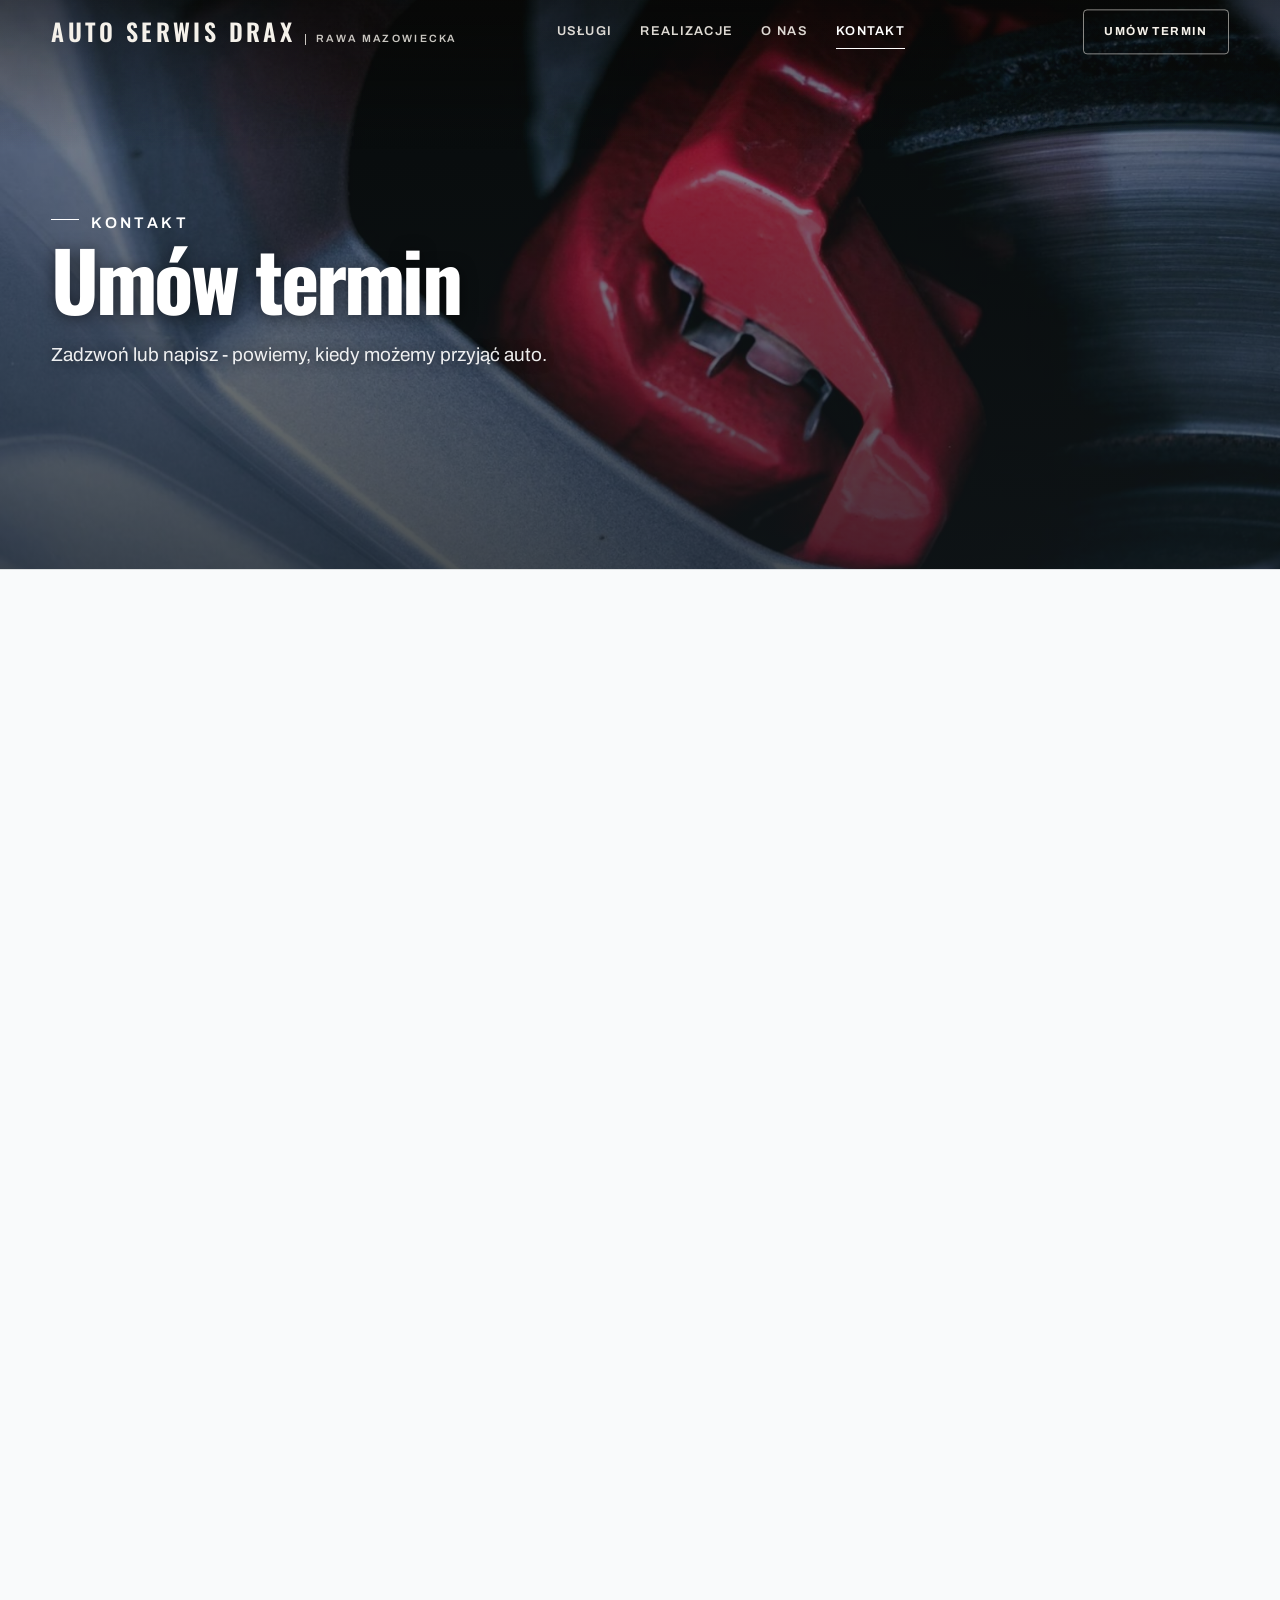
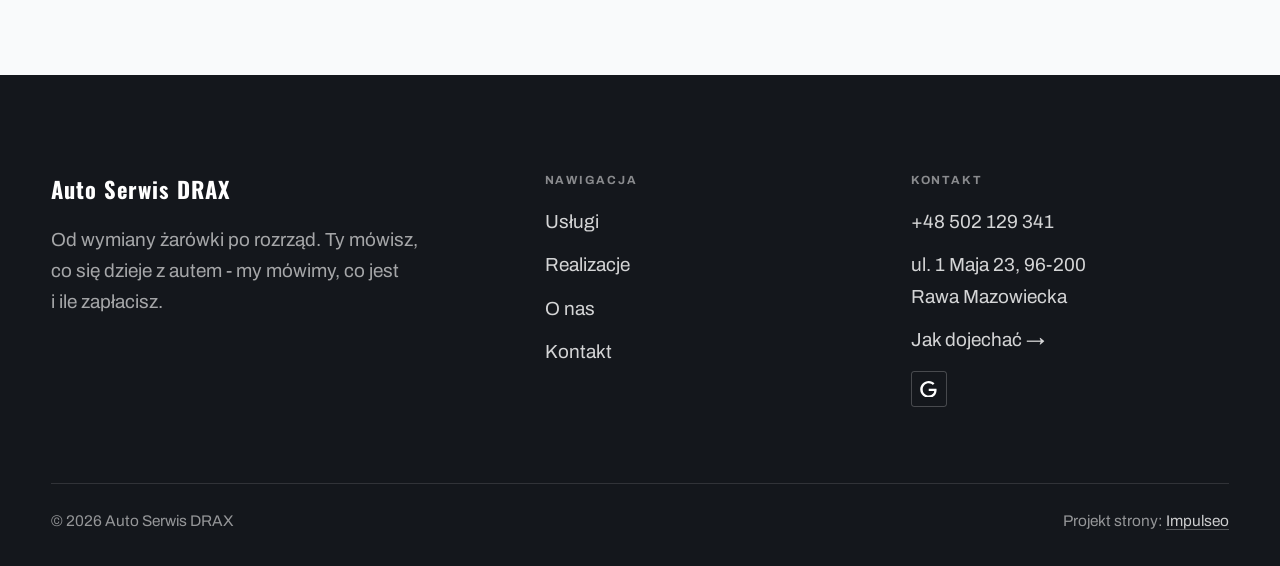
==== kontakt.html @ 4b18a327 "Strona demo: f-h-u-drax-katarzyna-dorabiala" ====
<!DOCTYPE html>
<html lang="pl">
<head>
<meta charset="UTF-8">
<meta name="viewport" content="width=device-width, initial-scale=1.0">
<title>Kontakt - Auto Serwis DRAX</title>
<meta name="description" content="Kontakt Auto Serwis DRAX - ul. 1 Maja 23, 96-200 Rawa Mazowiecka">
<link rel="canonical" href="https://kris20032.github.io/f-h-u-drax-katarzyna-dorabiala/kontakt.html">
<meta name="robots" content="noindex, nofollow">
<meta property="og:type" content="website">
<meta property="og:locale" content="pl_PL">
<meta property="og:site_name" content="Auto Serwis DRAX">
<meta property="og:title" content="Kontakt - Auto Serwis DRAX">
<meta property="og:description" content="Kontakt Auto Serwis DRAX - ul. 1 Maja 23, 96-200 Rawa Mazowiecka">
<meta property="og:url" content="https://kris20032.github.io/f-h-u-drax-katarzyna-dorabiala/kontakt.html">
<meta property="og:image" content="https://kris20032.github.io/f-h-u-drax-katarzyna-dorabiala/img/og.jpg">
<meta property="og:image:width" content="1200">
<meta property="og:image:height" content="630">
<meta name="twitter:card" content="summary_large_image">
<link rel="preconnect" href="https://fonts.googleapis.com">
<link rel="preconnect" href="https://fonts.gstatic.com" crossorigin>
<link href="https://fonts.googleapis.com/css2?family=Oswald:wght@500;600;700&family=Archivo:wght@400;500;600&display=swap" rel="stylesheet">
<link rel="stylesheet" href="assets/styles.css?v=0ae2d684">
</head>
<body>

<header class="nav">
  <div class="wrap nav-inner">
    <a class="brand" href="index.html"><span class="name">Auto Serwis DRAX</span><span class="sub">Rawa Mazowiecka</span></a>
    <nav class="nav-links">
      <a href="oferta.html">Usługi</a>
      <a href="realizacje.html">Realizacje</a>
      <a href="o-nas.html">O nas</a>
      <a href="kontakt.html" class="active" aria-current="page">Kontakt</a>
      <a href="kontakt.html" class="btn btn-accent">Umów termin</a>
    </nav>
    <button class="nav-toggle" aria-label="Menu"><span></span><span></span><span></span></button>
  </div>
</header>

<main>
<section class="pagehead">
  <img src="img/g5.jpg" alt="Auto Serwis DRAX - Umów termin" width="1516" height="960" decoding="async">
  <div class="wrap">
    <span class="eyebrow">Kontakt</span>
    <h1>Umów termin</h1>
    <p>Zadzwoń lub napisz - powiemy, kiedy możemy przyjąć auto.</p>
  </div>
</section>
<section>
  <div class="wrap contact-grid">
    <div class="reveal">
      <span class="eyebrow">Dane kontaktowe</span>
      <h2 style="margin:var(--space-4) 0 var(--space-6)">Auto Serwis DRAX</h2>
      <div class="info-list">
        <div class="info-row"><div class="ic"><svg class="ico-tel" width="16" height="16" viewBox="0 0 24 24" fill="none" aria-hidden="true"><path d="M6.6 10.8a15.5 15.5 0 0 0 6.6 6.6l2.2-2.2a1 1 0 0 1 1-.24 11.4 11.4 0 0 0 3.6.58 1 1 0 0 1 1 1V20a1 1 0 0 1-1 1A17 17 0 0 1 3 4a1 1 0 0 1 1-1h3.5a1 1 0 0 1 1 1c0 1.25.2 2.46.58 3.6a1 1 0 0 1-.25 1l-2.23 2.2Z" fill="currentColor"/></svg></div><div><div class="lbl">Telefon</div><a class="val" href="tel:+48502129341">+48 502 129 341</a></div></div>
        <div class="info-row"><div class="ic"><svg class="ico-pin" width="16" height="16" viewBox="0 0 24 24" fill="none" aria-hidden="true"><path d="M12 21s7-6.1 7-11.5A7 7 0 0 0 5 9.5C5 14.9 12 21 12 21Z" stroke="currentColor" stroke-width="1.6" fill="none"/><circle cx="12" cy="9.5" r="2.4" fill="currentColor"/></svg></div><div><div class="lbl">Adres</div><div class="val">ul. 1 Maja 23, 96-200 Rawa Mazowiecka</div></div></div>
        <div class="info-row"><div class="ic"><svg class="ico-clock" width="16" height="16" viewBox="0 0 24 24" fill="none" aria-hidden="true"><circle cx="12" cy="12" r="8.2" stroke="currentColor" stroke-width="1.6"/><path d="M12 7.5V12l3.2 1.9" stroke="currentColor" stroke-width="1.6" stroke-linecap="round"/></svg></div><div><div class="lbl">Godziny</div><div class="val" style="font-weight:500">pon.-pt. 8:00-16:00</div></div></div>
      </div>
    </div>
    <div class="reveal">
      <div class="form">
        <h3 style="margin-bottom:var(--space-4)">Najszybciej telefonicznie</h3>
        <p class="muted" style="margin-bottom:var(--space-5)">Zadzwoń, opisz usterkę, a powiemy, kiedy możemy przyjąć auto.</p>
        <a href="tel:+48502129341" class="btn btn-accent" style="justify-content:center">Zadzwoń: +48 502 129 341 <span class="arr">→</span></a>
      </div>
    </div>
  </div>
</section>
<section style="padding-top:0">
  <div class="wrap reveal">
    <iframe class="map" title="Auto Serwis DRAX - Rawa Mazowiecka" src="https://maps.google.com/maps?q=51.7636779%2C20.2411937&z=15&output=embed" loading="lazy" referrerpolicy="no-referrer-when-downgrade"></iframe>
  </div>
</section>
</main>

<footer>
  <div class="wrap">
    <div class="foot-grid">
      <div class="foot-brand">
        <div class="name">Auto Serwis DRAX</div>
        <p>Od wymiany żarówki po rozrząd. Ty mówisz, co się dzieje z autem - my mówimy, co jest i ile zapłacisz.</p>
      </div>
      <div class="foot-col">
        <h4>Nawigacja</h4>
        <a href="oferta.html">Usługi</a>
        <a href="realizacje.html">Realizacje</a>
        <a href="o-nas.html">O nas</a>
        <a href="kontakt.html">Kontakt</a>
      </div>
      <div class="foot-col">
        <h4>Kontakt</h4>
        <a href="tel:+48502129341">+48 502 129 341</a>
        <p>ul. 1 Maja 23, 96-200 Rawa Mazowiecka</p>
        <a href="https://www.google.com/maps/place/F.H.U.+DRAX+KATARZYNA+DORABIA%C5%81A/@51.7636779,20.2411937,17z/data=!4m6!3m5!1s0x4719705bfe88491b:0x3446fc376661b78e!8m2!3d51.7636779!4d20.2411937!16s%2Fg%2F1v26kvxt" target="_blank" rel="noopener">Jak dojechać →</a>
      <div class="foot-soc">
        <a class="soc" href="https://www.google.com/maps/place/F.H.U.+DRAX+KATARZYNA+DORABIA%C5%81A/@51.7636779,20.2411937,17z/data=!4m6!3m5!1s0x4719705bfe88491b:0x3446fc376661b78e!8m2!3d51.7636779!4d20.2411937!16s%2Fg%2F1v26kvxt" target="_blank" rel="noopener" aria-label="Google - Auto Serwis DRAX"><svg viewBox="0 0 24 24" aria-hidden="true" focusable="false"><path d="M12.48 10.92v3.28h7.84c-.24 1.84-.853 3.187-1.787 4.133-1.147 1.147-2.933 2.4-6.053 2.4-4.827 0-8.6-3.893-8.6-8.72s3.773-8.72 8.6-8.72c2.6 0 4.507 1.027 5.907 2.347l2.307-2.307C18.747 1.44 16.133 0 12.48 0 5.867 0 .307 5.387.307 12s5.56 12 12.173 12c3.573 0 6.267-1.173 8.373-3.36 2.16-2.16 2.84-5.213 2.84-7.667 0-.76-.053-1.467-.173-2.053H12.48z" fill="currentColor"/></svg></a>
      </div>
      </div>
    </div>
    <div class="foot-bot">
      <span>© 2026 Auto Serwis DRAX</span>
      <span>Projekt strony: <a class="foot-credit" href="https://impulseo.pl" target="_blank" rel="noopener">Impulseo</a></span>
    </div>
  </div>
</footer>
<div class="sticky-reserve"><a class="sr-book" href="kontakt.html">Umów termin</a><a class="sr-call" href="tel:+48502129341" aria-label="Zadzwoń"><svg class="ico-tel" width="16" height="16" viewBox="0 0 24 24" fill="none" aria-hidden="true"><path d="M6.6 10.8a15.5 15.5 0 0 0 6.6 6.6l2.2-2.2a1 1 0 0 1 1-.24 11.4 11.4 0 0 0 3.6.58 1 1 0 0 1 1 1V20a1 1 0 0 1-1 1A17 17 0 0 1 3 4a1 1 0 0 1 1-1h3.5a1 1 0 0 1 1 1c0 1.25.2 2.46.58 3.6a1 1 0 0 1-.25 1l-2.23 2.2Z" fill="currentColor"/></svg></a></div>
<div class="demo-wazne" data-do="2026-11-12" data-cykl="3" hidden><svg class="dw-ico" width="13" height="13" viewBox="0 0 24 24" fill="none" aria-hidden="true"><circle cx="12" cy="12" r="8.6" stroke="currentColor" stroke-width="1.8"/><path d="M12 7.2V12l3.3 2" stroke="currentColor" stroke-width="1.8" stroke-linecap="round"/></svg><span class="dw-txt"></span></div>

<script src="assets/main.js"></script>
</body>
</html>
---- assets/styles.css ----
/* ============================================================
   STOLBASZ — premium, architektoniczny B2B fit-out
   Jasna paleta, zero brązu. System wg premium-web-craft.
   Projekt strony: Impulseo (impulseo.pl)
   ============================================================ */

:root{
  /* PALETA — jasna, architektoniczna, chłodna */
  --paper:#f4f5f7;          /* główne tło */
  --paper-2:#e7e9ee;        /* sekcje alternatywne (chłodny jasny szary) */
  --paper-3:#e7e9ee;        /* delikatne wypełnienia */
  --ink:#14171c;            /* tekst główny — chłodny grafit */
  --ink-soft:#1f242c;       /* nagłówki drugorzędne */
  --muted:#8b9099;          /* tekst poboczny */
  --line:rgba(20,23,28,.12);/* hairline */
  --accent:#c8a04a;         /* stonowany petrol-slate — jedyny akcent */
  --accent-d:#9a7a31;
  --accent-soft:rgba(200,160,74,.10);
  --dark:#14171c;           /* sekcje ciemne (stopka/CTA) */

  /* HOVER ZDJĘĆ — JEDEN standard dla całego silnika (decyzja K. 04.08.2026, artefakt z wariantami).
     AKTUALNE (K.+Szymon 09.08.2026, wybór z artefaktu 6 wariantów): zoom 1.05 przy 1.4s -
     przy tak długim czasie mocniejszy kadr NIE skacze, tylko „oddycha". Poprzedni standard
     (1.02 / .55s z 04.08) odbierany jako dynamiczny i szybki.
     Spoczynek lekko przygaszony, ale TYLKO tam, gdzie jest mysz (@media hover:hover) —
     na telefonie zdjęcia zostają w pełnej jasności. */
  --img-zoom:1.05;                   /* K.+Szymon 09.08: wariant F z artefaktu porównawczego */
  --img-rest:brightness(.95) saturate(.99);
  --img-hot:brightness(1.06) saturate(1.05);
  --img-dur:1.4s;                    /* K.+Szymon 09.08 (wariant F): powoli = elegancko */
  --img-ease:cubic-bezier(.16,.84,.44,1);  /* miękki ogon, efekt „oddychania" */

  /* ODSTĘPY — skala 4/8 */
  --space-1:4px; --space-2:8px; --space-3:12px; --space-4:16px; --space-5:24px;
  --space-6:32px; --space-7:48px; --space-8:64px; --space-9:96px; --space-10:128px;

  /* TYPOGRAFIA — fluid clamp() (skala podbita 16.07.2026: większe, czytelniejsze litery — uwaga Adama) */
  --text-sm:clamp(.9rem,.87rem + .12vw,1rem);
  --text-base:clamp(1.08rem,1.04rem + .18vw,1.2rem);
  --text-lg:clamp(1.24rem,1.15rem + .34vw,1.44rem);
  --text-h3:clamp(1.34rem,1.22rem + .55vw,1.66rem);
  --text-h2:clamp(2.1rem,1.66rem + 2.1vw,3.1rem);
  --text-h1:clamp(2.9rem,2.1rem + 4vw,5.1rem);

  /* PROMIENIE — architektoniczne, raczej ostre */
  --r-sm:3px; --r-md:6px; --r-lg:10px;

  /* RUCH */
  --ease:cubic-bezier(.25,.46,.45,.94); --dur:.24s;

  /* CIENIE — miękkie, warstwowe */
  --sh-sm:0 1px 2px rgba(16,24,32,.04), 0 2px 8px rgba(16,24,32,.05);
  --sh-md:0 2px 6px rgba(16,24,32,.05), 0 12px 28px -8px rgba(16,24,32,.12);
  --sh-lg:0 6px 14px rgba(16,24,32,.07), 0 26px 56px -18px rgba(16,24,32,.22);

  --hairline:1px solid var(--line);

  --font-display:'Oswald','Archivo',sans-serif;
  --font-body:'Archivo',sans-serif;
}

*{box-sizing:border-box;margin:0;padding:0}
html{scroll-behavior:smooth}
body{
  font-family:var(--font-body);
  font-size:var(--text-base);
  line-height:1.65;
  color:var(--ink);
  background:var(--paper);
  -webkit-font-smoothing:antialiased;
  text-rendering:optimizeLegibility;
}
img{max-width:100%;height:auto;display:block}  /* height:auto = width/height z atrybutów trzyma proporcje (TOP#12) */
a{color:inherit;text-decoration:none}

.wrap{width:min(92%,1180px);margin-inline:auto}
section{padding-block:clamp(52px,6.5vw,96px)}

h1,h2,h3{font-family:var(--font-display);font-weight:700;line-height:1.08;letter-spacing:-.02em;color:var(--ink)}
h1{font-size:var(--text-h1);letter-spacing:-.035em}
h2{font-size:var(--text-h2);letter-spacing:-.025em}
h3{font-size:var(--text-h3)}
/* MIARA — długość wiersza. WCAG 2.2 SC 1.4.8: max 80 znaków; Butterick: 45–90.
   68ch daje realnie 72–78 znaków polskiego tekstu, czyli z zapasem pod granicą.
   Wcześniej limit miał TYLKO <p> — <li>, <blockquote> i <dd> nie miały żadnego,
   i to jedyny powód, dla którego 23 bloki na dwóch oddanych stronach jadą po
   83–106 znaków w wierszu (pomiar 07.08.2026, bramka `miara`).
   ⚠️ Listy i definicje ograniczamy TYLKO bez klasy: `ul`/`ol` z klasą to u nas
   układ (siatki kafli, menu), a nie tekst ciągły — tam miarę wyznacza układ. */
/* 60ch, nie 68ch (K. 10.08): po zmianie fontów na węższe kroje (DM Sans i spółka)
   w 68ch mieściło się ~90 znaków - bramka pikselowa słusznie zgłaszała przekroczenie
   granicy 80. Pomiar na żywej przeglądarce: 60ch = 90 znaków, 53ch = ~78 znaków, czyli normę WCAG 1.4.8. */
:root{ --miara:53ch }
p{max-width:min(100%,var(--miara))}
blockquote,
ul:not([class])>li, ol:not([class])>li,
dl:not([class])>dd{max-width:min(100%,var(--miara))}

/* ⚠️ Świadomie BEZ wyjątku `.tile p,.card p,.svc p{max-width:none}`, choć nasuwa się sam:
   te akapity BYŁY już ograniczone (stare `p{max-width:65ch}`), więc „wyjątek" nie odblokowałby
   niczego nowego — tylko ROZLUŹNIŁ stan sprzed zmiany na wszystkich demach naraz.
   `figcaption` żadna z reguł wyżej nie dotyczy, więc też nie potrzebuje zwolnienia. */

/* ŁAMANIE. `balance` wyrównuje długości wierszy w nagłówku, `pretty` pilnuje ostatniego
   wiersza akapitu, żeby nie został w nim jeden wyraz. Obsługiwane od Chrome 117 /
   Safari 17.5; starsze przeglądarki po prostu ignorują tę własność.
   `text-wrap:pretty` nie występowało dotąd ANI RAZ w silniku ani w repo klientów. */
h1,h2,h3,.lead,.lede{text-wrap:balance}
p,li,blockquote,dd{text-wrap:pretty}

.eyebrow{
  font-family:var(--font-body);
  font-size:var(--text-sm);
  font-weight:600;
  letter-spacing:.18em;
  text-transform:uppercase;
  color:var(--accent);
  display:inline-flex;align-items:center;gap:var(--space-3);
}
/* flex:none + margin-top = kreska trzyma się PIERWSZEJ linii. Wcześniej align-items:center
   centrowało ją względem całego bloku i przy zawinięciu (długi kicker typu
   „…WNĘTRZ · LESZNO · OD 2019") druga linia lądowała z brzydkim wcięciem. */
.eyebrow{align-items:flex-start}
.eyebrow>*,.eyebrow{text-wrap:balance}   /* dlugi kicker lamal sie na sierote typu samo „2019" w drugiej linii */
.eyebrow::before{content:"";width:28px;height:1px;background:var(--accent);display:inline-block;flex:none;margin-top:.62em}

.muted{color:var(--muted)}
.lead{font-size:var(--text-lg);line-height:1.55;color:var(--ink-soft);max-width:50ch}

/* ---------- BUTTONS ---------- */
.btn{
  display:inline-flex;align-items:center;gap:var(--space-2);
  font-weight:600;font-size:var(--text-sm);letter-spacing:.02em;
  padding:var(--space-4) var(--space-6);
  border-radius:var(--r-sm);
  transition:transform var(--dur) var(--ease),box-shadow var(--dur) var(--ease),background var(--dur) var(--ease);
  cursor:pointer;border:1px solid transparent;
}
.btn-accent{background:var(--accent);color:#fff;box-shadow:var(--sh-sm)}
.btn-accent:hover{background:var(--accent-d);transform:translateY(-2px);box-shadow:var(--sh-md)}
.btn-accent:active{transform:translateY(0);box-shadow:var(--sh-sm)}
.btn-ghost{background:transparent;color:var(--ink);border-color:var(--line)}
.btn-ghost:hover{border-color:var(--accent);color:var(--accent);transform:translateY(-2px)}
.btn-light{background:#fff;color:var(--ink);box-shadow:var(--sh-sm)}
.btn-light:hover{transform:translateY(-2px);box-shadow:var(--sh-md)}
.btn .arr{transition:transform var(--dur) var(--ease)}
.btn:hover .arr{transform:translateX(4px)}

/* ---------- NAV ---------- */
.nav{
  position:sticky;top:0;z-index:50;
  background:color-mix(in srgb,var(--paper) 88%,transparent);
  backdrop-filter:saturate(140%) blur(10px);
  border-bottom:var(--hairline);
}
.nav-inner{display:flex;align-items:center;justify-content:space-between;gap:var(--space-5);height:72px}
/* ANTY-NACHODZENIE (K. 05.08.2026): długa nazwa firmy + przycisk z pełnym numerem nie mieściły się w pasku
   i flex ściskał linki PONIŻEJ ich treści - "Kontakt" wchodził na ramkę "Zadzwoń +48 ...". Teraz ustępuje
   nazwa marki (skrót wielokropkiem), a menu i przycisk nigdy się nie kurczą ani nie zachodzą na siebie. */
.brand{display:flex;flex-direction:column;line-height:1;min-width:0;flex:0 1 auto}
.brand .name{font-family:var(--font-display);font-weight:800;font-size:1.35rem;letter-spacing:.04em;white-space:nowrap;overflow:hidden;text-overflow:ellipsis}
.brand .sub{font-size:.62rem;letter-spacing:.34em;text-transform:uppercase;color:var(--muted);margin-top:5px;white-space:nowrap;overflow:hidden;text-overflow:ellipsis}
.nav-links{display:flex;align-items:center;gap:var(--space-6);flex:0 0 auto}
.nav-links a{font-size:var(--text-sm);font-weight:500;color:var(--ink-soft);position:relative;padding-block:4px;white-space:nowrap;transition:color var(--dur) var(--ease)}
.nav-links a::after{content:"";position:absolute;left:0;bottom:0;width:0;height:1.5px;background:var(--accent);transition:width var(--dur) var(--ease)}
.nav-links a:hover,.nav-links a.active{color:var(--ink)}
.nav-links a:hover::after,.nav-links a.active::after{width:100%}
.nav-links .btn{padding:var(--space-2) var(--space-5)}
/* przyciski w nav: właściwy kolor (przebij .nav-links a) + bez podkreślenia */
.nav-links a.btn-accent{color:#fff}
.nav-links a.btn-ghost,.nav-links a.btn-light{color:var(--ink)}
/* CTA w pasku: NIE podkreślenie spod linków menu, ale ten sam przelatujący błysk,
   co na wszystkich innych przyciskach (zgłoszenie K. 13.08.2026 - „na hero jest efekt
   światła przechodzącego przez przycisk, na navbarze go nie ma, a mają być identyczne").
   Reguła `.nav-links a::after` jest silniejsza od `.btn::after`, więc trzeba jej
   geometrię wyzerować i wpisać połysk z nazwy - samo `display:none` gasiło efekt. */
.nav-links a.btn::after{
  display:block;content:"";position:absolute;inset:0;z-index:-1;pointer-events:none;
  width:auto;height:auto;border-radius:inherit;   /* kasuje geometrię podkreślenia (width:0;height:1.5px) */
  background:linear-gradient(100deg,transparent 32%,rgba(255,255,255,.20) 50%,transparent 68%);
  translate:-120% 0}
@media (prefers-reduced-motion:no-preference){
  .nav-links a.btn:hover::after{translate:120% 0;transition:translate .75s var(--mt-ease,cubic-bezier(.16,.84,.44,1))}
}
.nav-toggle{display:none;background:none;border:none;cursor:pointer;flex-direction:column;gap:5px;padding:8px}
.nav-toggle span{width:24px;height:2px;background:var(--ink);transition:var(--dur)}
/* Ciasny zakres MIĘDZY menu mobilnym a pełnym pulpitem: zbijamy odstępy i nazwę marki,
   żeby wszystko zmieściło się naturalnie, zanim w ogóle dojdzie do skracania wielokropkiem. */
@media(max-width:1280px) and (min-width:921px){
  .nav-links{gap:var(--space-4)}
  .nav-links .btn{padding:var(--space-2) var(--space-4)}
  .brand .name{font-size:1.15rem}
}

/* ---------- HERO (split) ---------- */
.hero{position:relative;overflow:hidden;border-bottom:var(--hairline)}
.hero-grid{display:grid;grid-template-columns:1.05fr .95fr;gap:clamp(24px,4vw,60px);align-items:center;
  padding-block:clamp(36px,4.5vw,64px)}
.hero-copy .eyebrow{margin-bottom:var(--space-5)}
.hero-copy h1{margin-bottom:var(--space-5)}
.hero-copy .lead{margin-bottom:var(--space-7)}
.hero-actions{display:flex;flex-wrap:wrap;gap:var(--space-4)}
.hero-art{position:relative;aspect-ratio:4/3;border-radius:var(--r-lg);overflow:hidden;box-shadow:var(--sh-lg)}
.hero-art img{width:100%;height:100%;object-fit:cover}
.hero-art::after{content:"";position:absolute;inset:0;background:linear-gradient(180deg,transparent 55%,rgba(18,24,28,.28))}
.hero-badge{position:absolute;left:var(--space-5);bottom:var(--space-5);z-index:2;
  background:rgba(252,252,251,.94);backdrop-filter:blur(4px);
  border-radius:var(--r-md);padding:var(--space-4) var(--space-5);box-shadow:var(--sh-md);max-width:78%}
.hero-badge strong{display:block;font-family:var(--font-display);font-size:1rem;letter-spacing:-.01em}
.hero-badge span{font-size:var(--text-sm);color:var(--muted)}

/* ---------- HERO duży / kinowy (strona główna) ---------- */
.hero-cine{position:relative;min-height:clamp(560px,82vh,840px);min-height:clamp(560px,82svh,840px);display:flex;align-items:center;overflow:hidden;border-bottom:var(--hairline)}
.hero-cine>img{position:absolute;inset:0;width:100%;height:100%;object-fit:cover;z-index:0}
.hero-cine::after{content:"";position:absolute;inset:0;z-index:1;
  background:linear-gradient(95deg,rgba(13,18,23,.86) 0%,rgba(13,18,23,.64) 32%,rgba(13,18,23,.24) 62%,rgba(13,18,23,.04) 100%)}
.hero-cine .wrap{position:relative;z-index:2;padding-block:var(--space-8)}
.hero-cine .hero-copy{max-width:660px}
.hero-cine .eyebrow{color:#fff;margin-bottom:var(--space-5)}
.hero-cine .eyebrow::before{background:#fff}
.hero-cine h1{color:#fff;margin-bottom:var(--space-5);font-size:clamp(2.9rem,2rem + 4.4vw,5.2rem);text-wrap:balance}
.hero-cine .lead{color:rgba(255,255,255,.92);max-width:48ch;margin-bottom:var(--space-7)}
.hero-cine .hero-actions{display:flex;flex-wrap:wrap;gap:var(--space-4)}
/* NISKIE OKNO (laptop z dokiem i paskami przeglądarki ma ~700-780 px wysokości widoku):
   H1 do 5.2rem + długi lead nie mieściły się i przyciski wypadały POD krawędź ekranu -
   klient widział stronę bez ani jednego CTA. Skalujemy w dół, zamiast przycinać treść. */
@media(min-width:821px) and (max-height:820px){
  .hero-cine{min-height:clamp(520px,94svh,780px)}
  .hero-cine .wrap{padding-block:var(--space-6)}
  .hero-cine h1{font-size:clamp(2.2rem,1.5rem + 2.6vw,3.6rem);margin-bottom:var(--space-4)}
  .hero-cine .eyebrow{margin-bottom:var(--space-4)}
  .hero-cine .lead{margin-bottom:var(--space-5);max-width:44ch}
}
@media(max-width:680px){
  .hero-cine{min-height:clamp(520px,76vh,640px);min-height:clamp(520px,76svh,640px);align-items:flex-end}
  .hero-cine::after{background:linear-gradient(0deg,rgba(13,18,23,.9) 6%,rgba(13,18,23,.45) 55%,rgba(13,18,23,.25) 100%)}
  .hero-cine .wrap{padding-bottom:var(--space-9)}
  /* TELEFON (~90% oglądających): lead potrafił zająć 8 linii i zepchnąć CTA poza pierwszy ekran.
     Zwężamy interlinię i skalę - treści nie ucinamy, bo to ona sprzedaje. */
  .hero-cine .lead{font-size:.98rem;line-height:1.5;margin-bottom:var(--space-5)}
  .hero-cine .eyebrow{font-size:.72rem;letter-spacing:.13em;margin-bottom:var(--space-4)}
  .hero-cine .eyebrow::before{width:20px}
  .hero-cine h1{margin-bottom:var(--space-4)}
}

/* full-bleed hero variant (podstrony) */
.pagehead{position:relative;min-height:46vh;min-height:46svh;display:flex;align-items:flex-end;overflow:hidden;border-bottom:var(--hairline)}
.pagehead img{position:absolute;inset:0;width:100%;height:100%;object-fit:cover}
/* 10.08.2026 (decyzja K.): mocniejsze przyciemnienie + cień pod tekstem. Bramka mierzyła na
   nagłówkach podstron 3,38-3,43:1 przy wymaganych 4,5 — jasne zdjęcie (hala, śnieg, niebo)
   podchodziło pod biały tekst. Zdjęcia klientów są różne, więc kontrast musi dawać WARSTWA,
   a nie szczęśliwy dobór kadru. */
.pagehead::after{content:"";position:absolute;inset:0;background:linear-gradient(180deg,rgba(18,24,28,.40),rgba(18,24,28,.76))}
.pagehead .wrap{position:relative;z-index:2;padding-block:var(--space-9);color:#fff}
.pagehead h1{color:#fff;max-width:18ch;text-shadow:0 2px 16px rgba(0,0,0,.55)}
.pagehead .eyebrow{color:#fff}
.pagehead .eyebrow::before{background:#fff}
.pagehead p{color:rgba(255,255,255,.92);margin-top:var(--space-4);max-width:54ch;text-shadow:0 1px 12px rgba(0,0,0,.5)}

/* ---------- STRIP (pasek skrótów / liczby) ---------- */
.strip{background:var(--dark);color:#fff}
/* PASEK HASEŁ — standard 04.08.2026 (decyzja K.): 5 haseł w JEDNYM rzędzie, tekst WYŚRODKOWANY,
   węższe marginesy boczne niż reszta strony (pasek ma iść szerzej), równe wysokości kolumn. */
.strip .wrap{width:min(96%,1440px);display:grid;grid-template-columns:repeat(5,1fr);
  gap:var(--space-5);padding-block:var(--space-7);align-items:stretch}
.strip .item .k{font-family:var(--font-display);font-size:clamp(1.05rem,.82rem + .85vw,1.55rem);
  font-weight:800;letter-spacing:-.02em;color:#fff;line-height:1.18;text-wrap:balance}
.strip .item .v{font-size:var(--text-sm);color:rgba(255,255,255,.66);margin-top:var(--space-2);line-height:1.4}
.strip .item{border-left:2px solid var(--accent);padding-inline:var(--space-4);
  text-align:center;display:flex;flex-direction:column;justify-content:center}
/* liczba kolumn = liczba haseł, żeby ostatnie nie zostawało samo w drugim rzędzie.
   Klasę n-N nadaje multipage.py; domyślnie (bez klasy) pasek jest 5-kolumnowy. */
.strip.n-2 .wrap{grid-template-columns:repeat(2,1fr)}
.strip.n-3 .wrap{grid-template-columns:repeat(3,1fr)}
.strip.n-4 .wrap{grid-template-columns:repeat(4,1fr);gap:var(--space-6)}
.strip.n-4 .item .k{font-size:clamp(1.3rem,1rem + 1.1vw,2rem)}
.strip.n-6 .wrap{grid-template-columns:repeat(6,1fr);gap:var(--space-4)}
.strip.n-6 .item .k{font-size:clamp(.98rem,.8rem + .7vw,1.35rem)}
/* równe łamanie: zamiast "długa linia + jedno słowo" obie linie zbliżonej długości */
.strip .item .k{text-wrap:balance}

/* ---------- SECTION HEAD ---------- */
.head{max-width:48rem;margin-bottom:var(--space-8)}
.head.center{margin-inline:auto;text-align:center}
.head .eyebrow{margin-bottom:var(--space-4)}
.head h2{margin-bottom:var(--space-4)}
.head p{color:var(--muted);font-size:var(--text-lg);line-height:1.55}
.head.center p{margin-inline:auto}

/* ---------- INTRO SPLIT ---------- */
.split{display:grid;grid-template-columns:.92fr 1.08fr;gap:clamp(28px,5vw,80px);align-items:center}
.split.rev{grid-template-columns:1.08fr .92fr}
.split.rev .split-art{order:-1}
.split-art{position:relative;aspect-ratio:5/4;border-radius:var(--r-lg);overflow:hidden;box-shadow:var(--sh-lg)}
.split-art img{width:100%;height:100%;object-fit:cover}
.split-copy h2{margin-bottom:var(--space-5)}
.split-copy p+p{margin-top:var(--space-4)}
.split-copy .btn{margin-top:var(--space-6)}

/* ---------- SERVICES (zakres) ---------- */
.svc-grid{display:grid;grid-template-columns:repeat(auto-fit,minmax(280px,1fr));gap:var(--space-5)}
.svc{background:#fff;border:var(--hairline);border-radius:var(--r-md);padding:var(--space-7) var(--space-6);
  transition:transform var(--dur) var(--ease),box-shadow var(--dur) var(--ease),border-color var(--dur) var(--ease);
  position:relative;overflow:hidden}
.svc::before{content:"";position:absolute;left:0;top:0;width:3px;height:0;background:var(--accent);transition:height var(--dur) var(--ease)}
.svc:hover{transform:translateY(-4px);box-shadow:var(--sh-md);border-color:transparent}
.svc:hover::before{height:100%}
.svc .ic{font-family:var(--font-display);font-size:.8rem;font-weight:700;letter-spacing:.12em;color:var(--accent);margin-bottom:var(--space-4)}
.svc h3{margin-bottom:var(--space-3);font-size:1.22rem}
.svc p{color:var(--muted);font-size:var(--text-base);line-height:1.6}

/* big detailed service rows */
.svc-row{display:grid;grid-template-columns:.8fr 1.2fr;gap:clamp(20px,4vw,60px);align-items:center;padding-block:var(--space-8)}
.svc-row+.svc-row{border-top:var(--hairline)}
.svc-row.rev{grid-template-columns:1.2fr .8fr}
/* Naprzemienny układ wierszy oferty: co drugi wiersz ma zdjęcie po PRAWEJ.
   Było `order:-1` — martwy kod, bo zdjęcie i tak jest pierwszym dzieckiem w HTML,
   więc wszystkie wiersze wyglądały identycznie (zdjęcie zawsze z lewej), a `rev`
   zmieniało tylko szerokość kolumn. Znalezione 29.07.2026 przy różnicowaniu kierunków
   animacji (pomiar pozycji: art.mid 390/502 przy row.mid 756 — zawsze lewa strona). */
.svc-row.rev .svc-row-art{order:2}
.svc-row-art{aspect-ratio:4/3;border-radius:var(--r-md);overflow:hidden;box-shadow:var(--sh-md)}
.svc-row-art img{width:100%;height:100%;object-fit:cover}
.svc-row h3{font-size:1.5rem;margin-bottom:var(--space-4)}
.svc-row .num{font-family:var(--font-display);font-size:.85rem;font-weight:700;letter-spacing:.14em;color:var(--accent);display:block;margin-bottom:var(--space-3)}
.svc-row ul{list-style:none;margin-top:var(--space-4);display:flex;flex-direction:column;gap:var(--space-2)}
.svc-row li{position:relative;padding-left:var(--space-5);color:var(--muted);font-size:var(--text-base)}
.svc-row li::before{content:"";position:absolute;left:0;top:.62em;width:8px;height:1px;background:var(--accent)}

/* ---------- GALLERY (realizacje) ---------- */
.gallery{display:grid;grid-template-columns:repeat(12,1fr);gap:var(--space-4);grid-auto-rows:200px}
/* GALERIA MASONRY — pionowe zdjęcia (portrety beauty/wellness) bez przycinania: kolumny, height auto */
.gallery-masonry{column-count:3;column-gap:var(--space-4)}
@media(max-width:900px){.gallery-masonry{column-count:2}}
@media(max-width:560px){.gallery-masonry{column-count:1}}
.gallery-masonry .m-tile{break-inside:avoid;margin:0 0 var(--space-4);padding:0;position:relative;overflow:hidden;border-radius:var(--r-md);border:1px solid var(--line)}
.gallery-masonry .m-tile img{width:100%;height:auto;display:block}
.gallery-masonry .m-tile .cap{position:absolute;left:0;right:0;bottom:0;padding:var(--space-4);color:#fff;background:linear-gradient(0deg,rgba(0,0,0,.55),transparent);font-size:var(--text-sm)}
.gallery-masonry .m-tile .cap small{display:block;font-weight:400;opacity:.78;letter-spacing:.04em;text-transform:uppercase;font-size:.66rem;margin-top:3px}
.tile{position:relative;overflow:hidden;border-radius:var(--r-md);box-shadow:var(--sh-sm);
  transition:transform var(--dur) var(--ease),box-shadow var(--dur) var(--ease)}
.tile img{width:100%;height:100%;object-fit:cover;
  transition:transform var(--img-dur) var(--img-ease),filter var(--img-dur) var(--img-ease)}
.tile:hover{box-shadow:var(--sh-md)}
.tile .cap{position:absolute;left:0;right:0;bottom:0;padding:var(--space-5) var(--space-4) var(--space-4);
  /* mocniejszy spad + cien pod tekstem: na JASNYCH zdjeciach klienta (biale fronty, sciany)
     slaby gradient dawal kontrast ~1.5:1 zamiast wymaganych 3.6:1 (bramka wygladu, 10.08.2026) */
  background:linear-gradient(transparent 10%,rgba(18,24,28,.55) 40%,rgba(18,24,28,.88) 68%,rgba(18,24,28,.99));color:#fff;
  text-shadow:0 1px 2px rgba(0,0,0,.85),0 2px 10px rgba(0,0,0,.55);
  font-size:var(--text-sm);font-weight:600;letter-spacing:.01em;
  opacity:0;transform:translateY(8px);transition:var(--dur) var(--ease)}
.tile:hover .cap{opacity:1;transform:translateY(0)}
.tile .cap small{display:block;font-weight:400;opacity:.78;letter-spacing:.04em;text-transform:uppercase;font-size:.66rem;margin-top:3px}
/* bento spans */
.t-wide{grid-column:span 6}
.t-tall{grid-column:span 6;grid-row:span 2}
.t-std{grid-column:span 6}
.t-third{grid-column:span 4}
.t-two3{grid-column:span 8}

/* ---------- TRUST / WIARYGODNOŚĆ ---------- */
.trust{background:var(--paper-2)}
.trust-grid{display:grid;grid-template-columns:repeat(auto-fit,minmax(240px,1fr));gap:var(--space-5);margin-top:var(--space-7)}
.trust-card{background:#fff;border-radius:var(--r-md);padding:var(--space-7) var(--space-6);box-shadow:var(--sh-sm);border-top:3px solid var(--accent)}
.trust-card .big{font-family:var(--font-display);font-size:clamp(1.8rem,1.3rem + 1.6vw,2.6rem);font-weight:800;letter-spacing:-.02em;color:var(--ink);line-height:1}
.trust-card h3{font-size:1.12rem;margin:var(--space-3) 0 var(--space-2)}
.trust-card p{color:var(--muted);font-size:var(--text-base);line-height:1.55}

/* ---------- CTA band ---------- */
.cta{background:var(--dark);color:#fff;position:relative;overflow:hidden}
/* telefon w CTA: na ciemnym tle biały (domyślnie), rodziny z JASNYM tłem CTA
   nadpisują to u siebie - wcześniej kolor siedział w stylu inline i wygrywał z rodziną. */
.cta .btn-ghost-cta{color:#fff;border-color:rgba(255,255,255,.3)}
.cta .wrap{display:grid;grid-template-columns:1.4fr .6fr;gap:var(--space-7);align-items:center;position:relative;z-index:2}
.cta h2{color:#fff;max-width:20ch}
.cta p{color:rgba(255,255,255,.74);margin-top:var(--space-4)}
.cta-actions{display:flex;flex-direction:column;gap:var(--space-3);align-items:flex-start}
.cta::before{content:"";position:absolute;right:-80px;top:-80px;width:360px;height:360px;border-radius:50%;
  background:radial-gradient(circle,var(--accent-soft),transparent 70%)}

/* ---------- CONTACT ---------- */
.contact-grid{display:grid;grid-template-columns:.85fr 1.15fr;gap:clamp(28px,4vw,56px);align-items:start}
.info-list{display:flex;flex-direction:column;gap:var(--space-2)}
.info-row{display:flex;gap:var(--space-4);align-items:flex-start;padding-block:var(--space-4);border-bottom:var(--hairline)}
.info-row .ic{flex:none;width:42px;height:42px;display:grid;place-items:center;border-radius:50%;
  background:var(--accent-soft);color:var(--accent);font-size:1.05rem}
.info-row .lbl{font-size:.72rem;letter-spacing:.14em;text-transform:uppercase;color:var(--muted)}
.info-row .val{font-weight:600;font-size:var(--text-base);margin-top:2px}
.info-row a.val:hover{color:var(--accent)}
.map{border:none;border-radius:var(--r-lg);box-shadow:var(--sh-md);width:100%;height:100%;min-height:380px;filter:grayscale(.2) contrast(1.02)}
.form{background:#fff;border:var(--hairline);border-radius:var(--r-lg);padding:clamp(24px,3vw,40px);box-shadow:var(--sh-sm)}
.form .fld{margin-bottom:var(--space-5)}
.form label{display:block;font-size:var(--text-sm);font-weight:600;margin-bottom:var(--space-2)}
.form input,.form textarea{width:100%;font-family:inherit;font-size:var(--text-base);color:var(--ink);
  padding:var(--space-4);border:var(--hairline);border-radius:var(--r-sm);background:var(--paper);transition:border-color var(--dur)}
.form input:focus,.form textarea:focus{outline:none;border-color:var(--accent);background:#fff}
.form textarea{resize:vertical;min-height:120px}
.form .note{font-size:var(--text-sm);color:var(--muted);margin-top:var(--space-3)}

/* ---------- FOOTER ---------- */
footer{background:var(--dark);color:#fff;padding-block:var(--space-9) var(--space-6)}
.foot-grid{display:grid;grid-template-columns:1.4fr 1fr 1fr;gap:var(--space-7);margin-bottom:var(--space-8)}
.foot-brand .name{font-family:var(--font-display);font-weight:800;font-size:1.4rem;letter-spacing:.04em}
.foot-brand p{color:rgba(255,255,255,.62);margin-top:var(--space-4);font-size:var(--text-base);max-width:38ch}
.foot-col h4{font-size:.74rem;letter-spacing:.16em;text-transform:uppercase;color:rgba(255,255,255,.5);margin-bottom:var(--space-4)}
.foot-col a,.foot-col p{display:block;color:rgba(255,255,255,.82);font-size:var(--text-base);margin-bottom:var(--space-3)}
.foot-col a:hover{color:#fff}
.foot-bot{border-top:1px solid rgba(255,255,255,.12);padding-top:var(--space-5);display:flex;justify-content:space-between;flex-wrap:wrap;gap:var(--space-3);
  font-size:var(--text-sm);color:rgba(255,255,255,.55)}
.foot-bot a:hover{color:#fff}
/* Podpis w stopce = klikalny link do impulseo.pl (31.07.2026). Ma być WIDOCZNIE klikalny,
   ale nie krzyczeć - stąd sam kolor jaśniejszy + delikatne podkreślenie na najeździe. */
.foot-bot a.foot-credit{color:rgba(255,255,255,.78);text-decoration:none;border-bottom:1px solid rgba(255,255,255,.28)}
.foot-bot a.foot-credit:hover{color:#fff;border-bottom-color:#fff}

/* ---------- REVEAL ---------- */
.reveal{opacity:0;transform:translateY(22px);transition:opacity .6s var(--ease),transform .6s var(--ease)}
.reveal.in{opacity:1;transform:none}

/* ---------- RESPONSIVE ---------- */
@media(max-width:920px){
  .hero-grid,.split,.split.rev,.svc-row,.svc-row.rev,.cta .wrap,.contact-grid,.foot-grid{grid-template-columns:1fr}
  .split.rev .split-art,.svc-row.rev .svc-row-art{order:0}
  .hero-art{aspect-ratio:16/10;max-height:420px}
  .strip .wrap,.strip.n-2 .wrap,.strip.n-3 .wrap,.strip.n-4 .wrap,.strip.n-6 .wrap{grid-template-columns:repeat(2,1fr);gap:var(--space-6)}
  .strip .item .k,.strip.n-6 .item .k{font-size:clamp(1.3rem,1.1rem + 1vw,2rem)}
  .gallery{grid-auto-rows:180px}
  .t-wide,.t-tall,.t-std,.t-third,.t-two3{grid-column:span 6}
  .t-tall{grid-row:span 1}
  .cta-actions{flex-direction:row;flex-wrap:wrap}
  .foot-grid{gap:var(--space-6)}
}
@media(max-width:680px){
  .nav-links{position:fixed;inset:72px 0 auto 0;background:var(--paper);flex-direction:column;align-items:stretch;
    gap:0;padding:var(--space-4) 6%;border-bottom:var(--hairline);box-shadow:var(--sh-md);
    transform:translateY(-120%);transition:transform var(--dur) var(--ease)}
  .nav-links.open{transform:translateY(0)}
  .nav-links a{padding-block:var(--space-4);border-bottom:var(--hairline)}
  .nav-links .btn{margin-top:var(--space-3);justify-content:center}
  .nav-toggle{display:flex}
  .strip .wrap,.strip.n-2 .wrap,.strip.n-3 .wrap,.strip.n-4 .wrap,.strip.n-6 .wrap{grid-template-columns:1fr}
  .gallery{grid-template-columns:repeat(6,1fr)}
  .foot-grid{grid-template-columns:1fr}
}
@media(prefers-reduced-motion:reduce){
  /* audyt 09.08 TOP#14: samo skrócenie duration przy animacji INFINITE = stroboskop
     (pętla .01ms miga ekranem); iteration-count:1 gasi pętlę naprawdę. Pseudoelementy
     też - tła hero (gastro/studio) animują ::before/img, blanket na * ich nie łapał. */
  *,*::before,*::after{animation-duration:.01ms!important;animation-iteration-count:1!important;animation-delay:0s!important;transition:none!important}
  .reveal{opacity:1!important;transform:none!important}
  html{scroll-behavior:auto}
}

/* ============================================================
   PREMIUM LAYER — destylat deep-researchu branż (anty-AI, spokój).
   Zmienne STOLBASZ (--accent/--ink/--paper/--line/--dark). Ruch ledwo
   zauważalny, krzywa cubic-bezier(.16,.84,.44,1); prefers-reduced-motion
   pokryte blanketem wyżej. Karty hairline zamiast cieni = #1 sygnał „nie-AI".
   ============================================================ */

/* więcej oddechu między sekcjami (liderzy: 110-130px) */
section{padding-block:clamp(64px,8vw,128px)}

/* 1) Aksamitny reveal — dłuższa, miękka krzywa zamiast „skoku" */
.reveal{transition:opacity .9s cubic-bezier(.16,.84,.44,1),transform .9s cubic-bezier(.16,.84,.44,1);will-change:opacity,transform}
/* stagger TYLKO w galerii (tam pozycja = porządek dzieci) */
.gallery .reveal:nth-child(2){transition-delay:.07s}
.gallery .reveal:nth-child(3){transition-delay:.14s}
.gallery .reveal:nth-child(4){transition-delay:.21s}
.gallery .reveal:nth-child(5){transition-delay:.28s}
.gallery .reveal:nth-child(6){transition-delay:.35s}

/* 2) Hero STATYCZNY na .hero-cine — Ken Burns CAŁKIEM WYŁĄCZONY 26.06 (3. zgłoszenie Szymona).
   GENEZA: animowanie scale na <img> hero z teksturami (cegły/framugi) re-samplinguje obraz
   klatka po klatce → na części ekranów drobne drganie/shimmer = „heroshot się trzęsie".
   translateY usunięto wcześniej, scale-only + will-change/GPU NIE wystarczyły do GWARANCJI gładkości.
   Krzysztof zażądał pewności („make sure, że błąd się nie pojawi") > efekt. Zero animacji = 0% drgania.
   Delikatny zoom zostaje TYLKO w pełnoekranowych hero gastro/studio (hg-bg/hs-bg — tło, inny
   mechanizm, chwalone, nigdy nie zgłaszane). NIE wracać do KB na .hero-cine bez realnego testu
   na sprzęcie klienta — to ryzyko regresji „trzęsienia”. */
/* BEZPIECZNY "wow" na hero = jednorazowy FADE-IN (opacity), nie zoom.
   opacity nie dotyka bitmapy → gładkie na KAŻDYM zdjęciu/ekranie/GPU, zero ryzyka migotania.
   Geometryczny ruch (scale/translate) na .hero-cine jest ZAKAZANY (bramka pilnuje). */
@keyframes heroFade{from{opacity:0}to{opacity:1}}
.hero-cine>img{transform:none;animation:heroFade 1.1s ease-out both}

/* 3) Akcentowy hairline pod nagłówkiem sekcji, który „rysuje się" przy wejściu */
.head h2{position:relative;padding-bottom:18px}
.head h2::after{content:"";position:absolute;left:0;bottom:0;height:1px;width:0;background:var(--accent);transition:width 1s cubic-bezier(.16,.84,.44,1) .15s}
.head.center h2::after{left:50%;transform:translateX(-50%)}
.head.reveal.in h2::after,.head.center.reveal.in h2::after{width:54px}

/* 4) Karty HAIRLINE zamiast cieni/zaokrągleń (najmocniejszy anty-AI detal) */
.svc{background:transparent;border:1px solid var(--line);border-radius:var(--r-sm);box-shadow:none}
.svc:hover{box-shadow:none;border-color:var(--accent);transform:translateY(-3px)}
.trust-card{background:transparent;box-shadow:none;border:1px solid var(--line);border-top:2px solid var(--accent);border-radius:var(--r-sm)}
.tile{box-shadow:none;border-radius:var(--r-sm)}
.tile:hover{box-shadow:none}

/* 5) Sticky-nav kondensuje się po przewinięciu (sygnał dopracowania) */
.nav{transition:box-shadow .4s ease,background .4s ease}
.nav.is-stuck{box-shadow:0 1px 0 var(--line),0 14px 30px -24px rgba(0,0,0,.45)}
.nav-inner{transition:height .35s var(--ease)}
.nav.is-stuck .nav-inner{height:60px}

/* 6) MANIFESTO — pełnoekranowy cytat-bohater (zastępuje generyczne „Dlaczego my") */
.manifesto{background:var(--paper-2);text-align:center}
.manifesto .wrap{max-width:60rem}
.manifesto p{font-family:var(--font-display);font-style:italic;font-size:clamp(1.6rem,1rem + 2.4vw,2.8rem);line-height:1.32;color:var(--ink-soft);margin-inline:auto;max-width:26ch;position:relative;padding-top:var(--space-8)}
.manifesto p::before{content:"";position:absolute;top:0;left:50%;transform:translateX(-50%);width:54px;height:1px;background:var(--accent)}
.manifesto p span{color:var(--accent);font-style:italic}

/* 7) GATEWAYS — 3 duże bramy-zdjęcia (zamiast paska menu usług) */
.gateways{display:grid;grid-template-columns:repeat(3,1fr);gap:var(--space-4)}
.gateway{position:relative;aspect-ratio:3/4;overflow:hidden;border-radius:var(--r-sm);display:block}
.gateway img{width:100%;height:100%;object-fit:cover;
  transition:transform var(--img-dur) var(--img-ease),filter var(--img-dur) var(--img-ease)}
.gateway::after{content:"";position:absolute;inset:0;background:linear-gradient(180deg,transparent 38%,rgba(18,24,28,.74))}
/* ===== HOVER ZDJĘĆ — jedno miejsce dla WSZYSTKICH kafli ze zdjęciem (K. 04.08.2026) ===== */
@media(hover:hover){
  .tile img,.gateway img,.m-tile img{filter:var(--img-rest)}
  .tile:hover img,
  .gateway:hover img,
  .m-tile:hover img{transform:scale(var(--img-zoom));filter:var(--img-hot)}
}
.m-tile img{transition:transform var(--img-dur) var(--img-ease),filter var(--img-dur) var(--img-ease)}
.gateway .g-ttl{position:absolute;left:0;right:0;bottom:0;z-index:2;padding:var(--space-6) var(--space-5);color:#fff;font-family:var(--font-display);font-size:1.45rem;letter-spacing:-.01em;line-height:1.15}
.gateway .g-ttl small{display:block;font-family:var(--font-body);font-size:var(--text-sm);font-weight:400;opacity:.82;letter-spacing:.03em;margin-top:5px}
@media(max-width:760px){.gateways{grid-template-columns:1fr}.gateway{aspect-ratio:16/10}}

/* 8) LOGO klienta w nagłówku (gdy podane --logo) */
/* 52px domyślnie (feedback Bartka 06.07.2026: 40px ginęło, uwaga padła 3x; ~56px sprawdzone na żywym demie anna-borowiec-makeup) */
.brand-logo{height:64px;width:auto;max-width:300px;object-fit:contain;display:block}
.nav.is-stuck .brand-logo{height:52px}
@media(max-width:680px){.brand-logo{height:46px;max-width:210px}}


/* === RWD: nagłówki na wąskich ekranach (dodane 17.07.2026 razem z fixem clamp) ===
   Po przywróceniu działania clamp() dolna granica --text-h1 (2.9rem) rozpychała
   dokument przy długich polskich słowach na telefonach. Tu ją zjeżdżamy. */
@media (max-width:560px){
  :root{
    --text-h1:clamp(1.9rem, 1.15rem + 4.4vw, 2.7rem);
    --text-h2:clamp(1.5rem, 1rem + 3vw, 2.1rem);
  }
  .hero-cine h1{font-size:clamp(1.9rem, 1.15rem + 4.4vw, 2.7rem)}
  h1,h2{overflow-wrap:break-word}
}

/* GODZINY (godziny_grid z briefu) — dzień po lewej, godziny po prawej. Wcześniej BRAK stylu
   powodował sklejenie "Poniedziałek-Piątek8:00-20:00" (dodane 2026-07-21). Neutralne dla dem bez grafiku. */
.godz{display:flex;flex-direction:column;gap:2px;max-width:440px;margin-top:8px}
.godz-row{display:flex;justify-content:space-between;align-items:baseline;gap:24px;padding:10px 0;border-bottom:1px solid var(--line)}
.godz-row:last-child{border-bottom:0}
.godz-row b{font-weight:600;color:var(--ink)}
.godz-row span{color:var(--muted);white-space:nowrap}

/* === FAQ (lekcja 08.08.2026) ===
   Sekcja faq_klinika() trafia NIE tylko do rodziny „klinika" (multipage.py: także układ FACHOWCY),
   a style leżały wyłącznie w families/klinika.css — u hydraulika/dekarza FAQ renderowało się jako
   goła lista <details> z domyślnym trójkącikiem przeglądarki (wpadka: demo Instalatorstwo Gała).
   Dlatego baza. Rodzina może to nadpisać na wierzchu. */
.faq-list{max-width:48rem;margin:var(--space-8) auto 0;display:flex;flex-direction:column;gap:var(--space-3)}
.faq-item{border:1px solid var(--line);border-radius:var(--r-md);background:var(--paper);padding:var(--space-4) var(--space-5)}
.faq-item summary{font-family:var(--font-display);font-weight:600;color:var(--ink);cursor:pointer;list-style:none;display:flex;justify-content:space-between;gap:1rem}
.faq-item summary::-webkit-details-marker{display:none}
.faq-item summary::after{content:"+";color:var(--accent-d);font-weight:700;font-size:1.2rem;line-height:1}
.faq-item[open] summary::after{content:"-"}
.faq-item p{color:var(--ink-soft);font-size:var(--text-base);line-height:1.6;margin:var(--space-3) 0 0}

/* === LICZBA OPINII PRZY SEKCJI OPINII (08.08.2026, wzorzec irismeble.pl, decyzja K.) ===
   Trzy cytaty bez kontekstu czyta się jak „firma ma trzy opinie". Ta linijka mówi wprost,
   ile ich jest naprawdę - dane i tak przychodzą z reconu i szły dotąd wyłącznie do hero.
   Baza, nie rodzina: sekcja opinii renderuje się we WSZYSTKICH układach, a style opinii
   leżą per rodzina - bez tego u części rodzin linijka byłaby gołym tekstem (ta sama pułapka
   co z FAQ wyżej). Rodzina może nadpisać na wierzchu. */
.op-meta{
  text-align:center;margin:calc(var(--space-3) * -1) 0 var(--space-6);
  color:var(--muted);font-size:var(--text-base);letter-spacing:.01em;
}
.op-meta .ico-star{color:var(--accent-d);margin-right:2px}

/* --- licznik ważności DEMA (pomysł K. 09.08) - tylko wersje pokazowe --- */
.demo-wazne{position:fixed;top:calc(var(--nav-h, 64px) + 14px);right:14px;z-index:95;
  display:inline-flex;align-items:center;gap:.45em;
  background:rgba(21,25,28,.82);color:#fff;font-size:.72rem;font-weight:600;letter-spacing:.01em;
  padding:.42em .8em .42em .62em;border-radius:999px;backdrop-filter:saturate(140%) blur(8px);
  border:1px solid rgba(255,255,255,.14);box-shadow:0 10px 24px -14px rgba(0,0,0,.6);
  pointer-events:none;
  /* NIE pokazuje się przy wejściu (K. 09.08) - wjeżdża dopiero po zejściu z hero */
  opacity:0;transform:translateY(-10px);
  transition:opacity .7s var(--ease),transform .7s var(--ease)}
.demo-wazne.is-on{opacity:1;transform:none}
.demo-wazne .dw-ico{flex:none;opacity:.85}
.demo-wazne b{font-weight:700;font-variant-numeric:tabular-nums;color:#FFD9A3}
.demo-wazne .dw-zeg{font-variant-numeric:tabular-nums;font-feature-settings:"tnum";
  opacity:.72;margin-left:.15em;letter-spacing:.01em}
.demo-wazne.is-pilne{background:rgba(150,32,28,.9);border-color:rgba(255,255,255,.2)}
.demo-wazne .dw-pilne{color:#FFE0DE}
@media(max-width:820px){.demo-wazne{top:auto;bottom:70px;right:10px}}

/* --- pasek mini-opinii pod hero (audyt 09.08 TOP#27) - tylko przy realnych recenzjach --- */
.opinie-mini{padding-block:0;border-bottom:var(--hairline)}
.opinie-mini .om-row{display:grid;grid-template-columns:repeat(3,1fr);gap:var(--space-6);padding-block:var(--space-5)}
.opinie-mini .om-item blockquote{font-size:var(--text-sm);color:var(--ink-soft);line-height:1.5;margin:0}
.opinie-mini .om-autor{display:block;margin-top:var(--space-2);font-size:.78rem;font-weight:600;color:var(--muted);letter-spacing:.04em}
@media(max-width:820px){.opinie-mini .om-row{grid-template-columns:1fr;gap:var(--space-4)}
  .opinie-mini .om-item:nth-child(n+3){display:none}}

/* --- AKCENT-TEKST (audyt 09.08 TOP#11/12, decyzja K.) ---------------------------
   Kolor firmowy jest jasny, dopóki nie musi być literą. --accent zostaje żywy
   (kreski, przyciski, pasek haseł); litera akcentowa na JASNYM tle bierze
   --accent-text (dokleja palette_auto; domyślnie accent-d). Tylko color -
   border/background/pseudo zostają żywe. Ciemna sekcja CTA = wyjątek. */
:root{--accent-text:var(--accent-d)}
.eyebrow, .svc .ic, .svc-row .num, .info-row .ic, .info-row a.val:hover,
.manifesto p span, .faq-item summary::after, .op-meta .ico-star, .op-star,
.fu-cta, .obszar-list li:hover, .btn-ghost:hover, .nav.nav-solid .brand .sub,
.proces-os .pc-cur, .os-on .proces-os .proces-line > li.os-done .pno { color:var(--accent-text) }
.cta .eyebrow { color:var(--accent) }

/* --- dostępność (audyt 09.08 TOP#23, podzbiór bezpieczny) --- */
html{scroll-padding-top:84px}                       /* kotwice nie chowają się pod sticky-nav */
:focus-visible{outline:2px solid var(--accent-text);outline-offset:2px}  /* widoczny fokus tylko z klawiatury */
main{display:block}

/* --- kafelek „Zobacz opinie w Google" (K. 09.08) - znak marki zamiast gołego linku --- */
.op-meta{text-align:center;max-width:none;margin-inline:auto}
.op-google{display:inline-flex;align-items:center;gap:.6em;
  padding:.62em 1.15em;border:1px solid var(--line);border-radius:999px;
  background:var(--paper);color:var(--ink);font-size:var(--text-sm);font-weight:600;
  transition:border-color var(--dur) var(--ease),box-shadow var(--dur) var(--ease),transform var(--dur) var(--ease)}
.op-google .op-g-ico{flex:none}                        /* oficjalny 4-kolorowy znak Google */
.op-google .arr{transition:transform var(--dur) var(--ease)}
.op-google:hover{border-color:var(--accent);box-shadow:var(--sh-sm);transform:translateY(-1px)}
.op-google:hover .arr{transform:translateX(3px)}

/* ============================================================
   HOVER KART I KAFLI - JEDEN STANDARD DLA WSZYSTKICH RODZIN (K. 10.08:
   „każde demo ma wyglądać tak premium"). Wcześniej premium-hover miała tylko
   rodzina fachowców (.fu-row), reszta rodzin renderowała karty bez reakcji.
   Zasada ta sama: reakcja NATYCHMIAST (0s), gaśnięcie łagodne; ledwie widoczne
   tło, kreska akcentu z lewej, strzałka rusza. Zero cieni-poduszek.
   ⛔ Świadomie POMIJAMY kafle ze zdjęciem (.tile/.gateway/.m-tile) - tam działa
   już zoom 1.05/1.4s i dokładanie ramek by go zabiło.
   ============================================================ */
.card, .svc, .gateway-txt, .menu-cat, .prod-card, .pak-card, .faq-item, .obj-tile{
  position:relative;transition:background .22s ease-out,border-color .22s ease-out}
.card::before, .menu-cat::before, .prod-card::before, .pak-card::before{
  content:"";position:absolute;left:0;top:0;bottom:0;width:3px;background:var(--accent);
  transform:scaleY(0);transform-origin:top;transition:transform .09s ease-out;border-radius:2px}
@media(hover:hover){
  .card:hover, .svc:hover, .menu-cat:hover, .prod-card:hover, .pak-card:hover{
    background:color-mix(in srgb,var(--accent) 9%,transparent);
    border-color:color-mix(in srgb,var(--accent) 45%,var(--line));
    transition-duration:0s}
  .card:hover::before, .menu-cat:hover::before,
  .prod-card:hover::before, .pak-card:hover::before{transform:scaleY(1)}
  .card:hover .arr, .svc:hover .arr, .menu-cat:hover .arr{transform:translateX(.3rem)}
}
.card .arr, .svc .arr, .menu-cat .arr{display:inline-block;transition:transform .1s ease-out}

/* ============================================================
   PLAKIETKA OPINII GOOGLE (K. 13.08.2026, wzór od Marcelego)
   Jedna forma we WSZYSTKICH układach hero (hg/hk/hs/ha/hd/tb/kt) zamiast
   gołego tekstu „★ Ocena 4,4 w Google · 7 opinii". Cudza ocena to najmocniejszy
   dowód zaufania na stronie - ma wyglądać jak odznaka, nie jak podpis.
   Tło i obwódka liczone z KOLORU TEKSTU, więc ta sama plakietka działa na
   ciemnym zdjęciu (biały napis → jasna mgiełka) i na jasnej sekcji (ciemny
   napis → delikatny szary). Zero osobnych wariantów do utrzymania.
   ============================================================ */
.g-badge{
  display:inline-flex;align-items:center;gap:.62em;
  padding:.52em 1em;border-radius:999px;
  background:color-mix(in srgb,currentColor 8%,transparent);
  border:1px solid color-mix(in srgb,currentColor 20%,transparent);
  -webkit-backdrop-filter:blur(6px);backdrop-filter:blur(6px);
  font-size:.98rem;line-height:1;font-weight:500;letter-spacing:.01em;
  white-space:nowrap;vertical-align:middle;max-width:100%}
.g-badge .gb-ico,.g-badge .gb-stars{flex:none}
.g-badge .gb-ocena{font-weight:700;font-size:1.08em;letter-spacing:.01em}
.g-badge .gb-txt{opacity:.92}
@media(max-width:560px){
  .g-badge{gap:.45em;padding:.45em .8em;font-size:.86rem}
  .g-badge .gb-stars{width:62px;height:12.4px}
  .g-badge .gb-ico{width:16px;height:16px}
}

/* === rodzina: auto === */
/* ============================================================
   RODZINA: AUTO (detailing / auto-serwis / powłoki / lakiernictwo / myjnia)
   Doklejane NA WIERZCH base.css. Skin auto (Oswald + grafit/bursztyn).
   Filozofia: PREMIUM, MĘSKO, TECHNICZNIE + "Umów termin". Jasna baza, ciemne kinowe hero, Oswald CAPS.
   (Świadomie BEZ ciemnej bazy - dark-skin guard wymusza jasne tło; ciemne hero+paski daja dramat.)
   FAZA 3 (research wf_5b470404, topowe studia detailingu/powłok): osobny układ - hero-auto (kicker+claim+1 CTA),
   nav fixed przezroczysty->ciemny grafit + zwijany, spec-ribbon (sygnatura), pakiety powłok (1 ciemny band),
   before/after suwak, poziomy "bay" proces, marki. Pakiety/before-after/marki = BRAMKOWANE (tylko z reconu).
   ============================================================ */

/* --- Wersaliki na nagłówkach sekcji (motorsport/inżynierski sznyt) --- */
.head h2{text-transform:uppercase;letter-spacing:.015em}
.eyebrow{letter-spacing:.22em}

/* --- Ostrzejsze, "techniczne" karty --- */
.svc,.trust-card,.tile,.gateway,.svc-row-art,.split-art{border-radius:var(--r-sm)}

/* --- STICKY "Umów termin" (mobile) --- */
.sticky-reserve{display:none}
@media(max-width:820px){
  .sticky-reserve{display:flex;position:fixed;left:0;right:0;bottom:0;z-index:90;
    background:var(--line);box-shadow:0 -6px 20px -10px rgba(0,0,0,.4);padding-bottom:env(safe-area-inset-bottom,0px);transition:transform .25s ease,opacity .25s ease}
  .sticky-reserve.schowany{transform:translateY(110%);opacity:0;pointer-events:none}
  .sticky-reserve a{padding:15px 8px;text-align:center;font-weight:700;font-size:.95rem;text-transform:uppercase;letter-spacing:.03em}
  .sr-book{flex:1;background:var(--accent);color:#fff}
  .sr-call{width:60px;background:var(--paper);color:var(--ink);font-size:1.15rem;border-left:1px solid var(--line)}
  body{padding-bottom:calc(64px + env(safe-area-inset-bottom,0px))}
}

/* ============================================================
   FAZA 3 - OSOBNY UKŁAD AUTO (detailing/powłoki). Wszystko poniżej doklejane na wierzch.
   ============================================================ */

/* --- Brass = ciemny tekst dla kontrastu (mosiądz #c8a04a + biel = za słaby kontrast) --- */
.btn-accent{color:#14171c}
.btn-accent:hover{color:#14171c}

/* === HERO AUTO: pełnoekranowe ciemne kino, blok dolny-lewy, Ken Burns, kontrast gwarantowany === */
/* padding-top = rezerwa pod stały pasek nawigacji; `align-items:safe flex-end` sprawia, że blok
   wyższy od hero przestaje być wypychany w GÓRĘ pod nav. Realna wpadka (demo Patris, 10.08.2026):
   przy oknie ~700 px wysokości nagłówek wchodził na nazwę firmy w pasku. Agent @claude naprawił to
   w WYGENEROWANYM styles.css jednego dema — czyli następne dema auto miały ten sam błąd.
   Poprawka należy TU, w źródle rodziny. */
.hero-auto{position:relative;height:100vh;height:100svh;min-height:560px;display:flex;align-items:flex-end;align-items:safe flex-end;padding-top:clamp(6rem,13vh,8rem);box-sizing:border-box;overflow:hidden;isolation:isolate;background:#0a0c0f}
.hero-auto .ha-bg{position:absolute;inset:0;width:100%;height:100%;object-fit:cover;z-index:-2;will-change:transform}
/* Ken Burns = TYLKO scale (zero translate = zero dryfu), DESKTOP-only (min-width:900) - zgodnie z konwencją base.css heroBreath, anty-jank na mobile */
@keyframes haKen{from{transform:scale(1.04)}to{transform:scale(1.12)}}
@media(min-width:900px){.hero-auto .ha-bg{animation:haKen 30s ease-out infinite alternate}}
/* Kontrast GWARANTOWANY niezależnie od zdjęcia: (a) ciemna LEWA kolumna pod tekstem (tekst jest do lewej, top->bottom),
   (b) górny scrim pod nav + dolny scrim. Nie liczymy na ciemne zdjęcie. */
.hero-auto .ha-veil{position:absolute;inset:0;z-index:-1;
  background:linear-gradient(90deg,rgba(10,12,15,.86) 0%,rgba(10,12,15,.44) 34%,rgba(10,12,15,0) 62%),
             linear-gradient(180deg,rgba(10,12,15,.42) 0%,rgba(10,12,15,0) 30%,rgba(10,12,15,.55) 78%,rgba(10,12,15,.82) 100%)}
.ha-inner{position:relative;z-index:2;margin:0 0 clamp(2.6rem,7vh,5rem) clamp(1.4rem,5vw,4rem);max-width:32ch}
.ha-tick{display:block;width:48px;height:3px;background:var(--accent);margin-bottom:clamp(1rem,2.4vh,1.6rem)}
/* 10.08.2026 (decyzja K.): kicker BIAŁY, nie akcentowy. Bramka zmierzyła na demie Patris
   kontrast 2,05:1 przy wymaganych 3,6 — akcent bywa jasny (paleta liczona z logo klienta),
   a leży na zdjęciu, czyli na tle, którego nie kontrolujemy. Akcent zostaje w kresce `.ha-tick`
   tuż nad napisem, więc kolor marki nadal jest widoczny, tylko nie niesie tekstu. */
.ha-kicker{display:block;font-family:var(--font-display);font-weight:600;text-transform:uppercase;
  letter-spacing:.22em;font-size:clamp(.72rem,1.4vw,.86rem);color:#fff;opacity:.94;
  text-shadow:0 1px 12px rgba(0,0,0,.75),0 0 3px rgba(0,0,0,.5)}
.ha-claim{font-family:var(--font-display);font-weight:700;text-transform:uppercase;letter-spacing:.005em;line-height:1.02;
  /* rozmiar skalowany TAKŻE wysokością okna (7vh) — na niskim ekranie laptopa nagłówek maleje, zamiast rosnąć w górę */
  font-size:clamp(2.3rem,min(5.6vw,7vh),4.4rem);color:#fff;margin:clamp(.7rem,1.6vh,1.1rem) 0 clamp(1.5rem,3vh,2.2rem);
  text-shadow:0 2px 18px rgba(0,0,0,.55)}
.ha-cta{margin:0}
.ha-rating{margin:clamp(1rem,2vh,1.4rem) 0 0;color:#fff;font-weight:600;letter-spacing:.02em;font-size:var(--text-sm);opacity:.94;text-shadow:0 1px 10px rgba(0,0,0,.5)}
@media(max-width:640px){.ha-claim{font-size:clamp(2rem,9vw,2.7rem)}.ha-inner{margin-bottom:clamp(2rem,9vh,3.4rem)}}
@media(prefers-reduced-motion:reduce){.hero-auto .ha-bg{animation:none}}

/* === SPEC-RIBBON: poziomy pasek etykiet usług tuż pod hero (sygnatura strukturalna, NIE liczby) === */
.spec-ribbon{background:var(--paper);border-bottom:1px solid var(--line);padding-block:0}
.spec-ribbon .wrap{padding-block:var(--space-5)}
.sr-row{display:flex;flex-wrap:wrap;justify-content:center;align-items:center;gap:clamp(.8rem,2.4vw,2rem);list-style:none;margin:0;padding:0}
.sr-row li{font-family:var(--font-display);font-weight:600;text-transform:uppercase;letter-spacing:.14em;
  font-size:clamp(.7rem,1.3vw,.82rem);color:var(--ink-soft);display:flex;align-items:center}
.sr-row li:not(:last-child)::after{content:"";width:5px;height:5px;border-radius:50%;background:var(--accent);margin-left:clamp(.8rem,2.4vw,2rem)}

/* === PAKIETY POWŁOK: jedyny ciemny carbon-band w jasnej stronie (BRAMKOWANE) === */
.auto-dark{background:var(--ink)}
.auto-dark .head h2{color:#fff}
.auto-dark .head p{color:rgba(244,245,247,.74)}
.auto-dark .eyebrow{color:var(--accent)}
.auto-dark .eyebrow::before{background:var(--accent)}
.pakiety-grid{display:grid;grid-template-columns:repeat(3,1fr);gap:var(--space-6);margin-top:var(--space-8)}
.pakiet{background:rgba(255,255,255,.045);border:1px solid rgba(255,255,255,.12);border-radius:var(--r-sm);
  padding:var(--space-7) var(--space-6);display:flex;flex-direction:column;gap:var(--space-4)}
.pakiet h3{font-family:var(--font-display);text-transform:uppercase;letter-spacing:.04em;color:#fff;font-size:1.3rem}
.pak-lata{display:flex;align-items:baseline;gap:.5rem}
.pak-lata b{font-family:var(--font-display);font-size:2.4rem;line-height:1;color:var(--accent);font-weight:700}
.pak-lata span{font-size:var(--text-sm);color:rgba(244,245,247,.7);text-transform:uppercase;letter-spacing:.08em}
.pak-opis{color:rgba(244,245,247,.76);font-size:var(--text-base);line-height:1.6}
.pak-zakres{list-style:none;margin:0;padding:0;display:flex;flex-direction:column;gap:.6rem}
.pak-zakres li{position:relative;padding-left:1.4rem;padding-bottom:.6rem;color:rgba(244,245,247,.84);
  font-size:var(--text-sm);border-bottom:1px solid rgba(255,255,255,.08)}
.pak-zakres li::before{content:"";position:absolute;left:0;top:.55em;width:8px;height:2px;background:var(--accent)}
.pak-cena{margin-top:auto;font-family:var(--font-display);font-size:1.3rem;color:#fff;letter-spacing:.01em}
.pak-cta{margin-top:auto;color:var(--accent);font-weight:600;font-size:var(--text-sm);display:inline-flex;align-items:center;gap:.4rem}
.pak-cta:hover{color:#fff}
@media(max-width:900px){.pakiety-grid{grid-template-columns:1fr;max-width:32rem;margin-inline:auto}}

/* === BEFORE / AFTER: suwak (JASNE, NIE ciemny band). Oba zdjęcia full-size = ten sam kadr; clip-path odsłania === */
.auto-ba .ba-slider{position:relative;--ba-pos:50%;max-width:62rem;margin:var(--space-8) auto 0;aspect-ratio:16/9;
  overflow:hidden;border-radius:var(--r-sm);border:1px solid var(--line);touch-action:none;user-select:none;cursor:ew-resize}
.ba-slider img{position:absolute;inset:0;width:100%;height:100%;object-fit:cover;display:block}
.ba-before-wrap{position:absolute;inset:0;clip-path:inset(0 calc(100% - var(--ba-pos)) 0 0)}
.ba-lab{position:absolute;top:var(--space-4);z-index:3;font-family:var(--font-display);text-transform:uppercase;
  letter-spacing:.1em;font-size:.7rem;color:#fff;background:rgba(10,12,15,.6);padding:.3rem .6rem;border-radius:2px}
.ba-lab-l{left:var(--space-4)}
.ba-lab-r{right:var(--space-4)}
.ba-handle{position:absolute;top:0;bottom:0;left:var(--ba-pos);width:2px;background:var(--accent);transform:translateX(-1px);z-index:4;pointer-events:none}
.ba-handle span{position:absolute;top:50%;left:50%;transform:translate(-50%,-50%);width:38px;height:38px;border-radius:50%;
  background:var(--accent);box-shadow:0 2px 12px rgba(0,0,0,.4);display:flex;align-items:center;justify-content:center}
.ba-handle span::before,.ba-handle span::after{content:"";position:absolute;width:0;height:0;border-block:5px solid transparent}
.ba-handle span::before{left:9px;border-right:6px solid #14171c}
.ba-handle span::after{right:9px;border-left:6px solid #14171c}
.ba-podpis{text-align:center;color:var(--muted);font-size:var(--text-sm);margin-top:var(--space-5)}

/* === PROCES AUTO: poziomy "bay" stepper (top-border + numer) - inny kształt niż wspólny pionowy timeline === */
.auto-proc-row{list-style:none;margin:var(--space-8) 0 0;padding:0;display:grid;grid-template-columns:repeat(4,1fr);gap:var(--space-6)}
.auto-proc-row li{position:relative;padding-top:var(--space-5);border-top:2px solid var(--line)}
.auto-proc-row li::before{content:"";position:absolute;top:-2px;left:0;width:42%;height:2px;background:var(--accent)}
.ap-no{font-family:var(--font-display);font-weight:700;color:var(--accent);font-size:1.05rem;letter-spacing:.12em}
.auto-proc-row h3{font-family:var(--font-display);text-transform:uppercase;letter-spacing:.02em;font-size:1.1rem;margin:.5rem 0 .4rem}
.auto-proc-row p{color:var(--muted);font-size:var(--text-sm);line-height:1.55}
@media(max-width:760px){.auto-proc-row{grid-template-columns:1fr 1fr;gap:var(--space-7) var(--space-5)}}
@media(max-width:420px){.auto-proc-row{grid-template-columns:1fr}}

/* === MARKI / CZYM PRACUJEMY: nazwy tekstem (bez logotypów) - eyebrow neutralny (krytyka 4a) === */
.auto-marki .marki-list{display:flex;flex-wrap:wrap;justify-content:center;gap:clamp(.8rem,2.5vw,1.6rem);list-style:none;margin:var(--space-7) 0 0;padding:0}
.auto-marki .marki-list li{font-family:var(--font-display);text-transform:uppercase;letter-spacing:.12em;font-weight:600;
  font-size:clamp(.82rem,1.5vw,1rem);color:var(--ink-soft);padding:.5rem 1rem;border:1px solid var(--line);border-radius:var(--r-sm)}
.marki-gwar{text-align:center;color:var(--muted);font-size:var(--text-sm);margin-top:var(--space-6)}

/* === sticky-reserve: brass z ciemnym tekstem (kontrast) === */
.sticky-reserve .sr-book{color:#14171c}

/* === OPINIE (realne recenzje Google) - dodane dla rodziny auto === */
.opinie{padding-block:var(--space-9);background:var(--bg)}
.opinie .head{margin-bottom:var(--space-2)}
.opinie-grid{display:grid;grid-template-columns:repeat(auto-fit,minmax(16rem,1fr));gap:var(--space-6);margin-top:var(--space-8)}
.op-card{margin:0;background:var(--paper);border:1px solid var(--line);border-radius:var(--r-md);padding:var(--space-6);display:flex;flex-direction:column;gap:var(--space-3);box-shadow:0 1px 2px rgba(0,0,0,.04)}
.op-star{color:var(--accent-d,var(--accent));letter-spacing:.1em;font-size:.95rem}
.op-card blockquote{margin:0;color:var(--ink-soft);font-size:var(--text-base);line-height:1.6}
.op-autor{font-family:var(--font-display);font-weight:700;color:var(--ink);font-size:.95rem}

/* === NAV NOBU (silnik): auto === */
.nav{position:fixed;left:0;right:0;backdrop-filter:none;border-bottom:1px solid transparent;z-index:100;transition:transform .35s var(--ease),background .35s ease,box-shadow .35s ease}
.nav.nav-hidden{transform:translateY(-100%)}
.nav.is-stuck{background:transparent;box-shadow:none;border-bottom-color:transparent}
.nav.is-stuck .nav-inner{height:64px}
.nav .brand{flex-direction:row;align-items:baseline;gap:.6rem;line-height:1}
.nav .brand .name{font-family:var(--font-display);font-weight:600;font-size:1.5rem;text-transform:uppercase;letter-spacing:.14em}
.nav .brand .sub{margin-top:0;padding-left:.65rem;border-left:1px solid currentColor;font-size:.66rem;font-weight:600;letter-spacing:.22em;text-transform:uppercase}
.nav .nav-links a{font-size:.8rem;font-weight:600;text-transform:uppercase;letter-spacing:.1em;padding-block:6px}
.nav .nav-links a::after{height:1px}
.nav .nav-links a.btn-accent{font-size:.73rem;font-weight:700;text-transform:uppercase;letter-spacing:.12em;padding:.5rem 1.1rem;border-radius:4px;box-shadow:none}
.nav .nav-links a.btn-accent{background:var(--accent);border:1px solid var(--accent);color:#14171c}
.nav .nav-links a.btn-accent:hover{background:var(--accent);border-color:var(--accent);color:#14171c;filter:brightness(1.07)}
.nav{background:transparent}
.nav::after{content:"";position:absolute;left:0;right:0;top:0;height:150px;z-index:-1;pointer-events:none;transition:opacity .35s ease;background:linear-gradient(180deg,rgba(8,6,4,.55) 0%,rgba(8,6,4,0) 100%)}
.nav.nav-solid::after{opacity:0}
.nav .brand .name{color:#f5f1ea}
.nav .brand .sub{color:rgba(245,241,234,.82)}
.nav .nav-links a:not(.btn-accent){color:rgba(245,241,234,.9)}
.nav .nav-links a:not(.btn-accent):hover,.nav .nav-links a.active:not(.btn-accent){color:#fff}
.nav .nav-links a:not(.btn-accent)::after{background:#fff}
.nav .nav-toggle span{background:#f5f1ea}
.nav.nav-solid{background:rgba(12,13,16,.92);backdrop-filter:saturate(130%) blur(10px);border-bottom:1px solid rgba(255,255,255,.10)}
.nav.nav-solid .brand .sub{color:var(--accent)}
.nav.nav-solid.nav-hidden{background:transparent;box-shadow:none;border-bottom-color:transparent}
@media(min-width:681px){
.nav .nav-inner{position:relative;height:64px}
.nav .nav-links{flex:1;justify-content:center;gap:clamp(1rem,2.2vw,1.9rem);padding-right:15.5rem}
.nav .nav-links a.btn-accent{position:absolute;right:0;top:50%;transform:translateY(-50%);--klocek-stoi:translateY(-50%);margin:0}
.nav:not(.nav-solid) .nav-links a.btn-accent{background:transparent;border-color:rgba(245,241,234,.55);color:#f5f1ea}
.nav:not(.nav-solid) .nav-links a.btn-accent:hover{background:var(--accent);border-color:var(--accent);color:#14171c;transform:translateY(-50%)}
}
@media(max-width:680px){
.nav .nav-links:not(.open){transform:translateY(-160%);visibility:hidden}
.nav .nav-links.open{visibility:visible}
.nav .brand .name{font-size:1.12rem;letter-spacing:.1em;line-height:1.15}
.nav .brand .sub{display:none}
.nav .brand{min-width:0;overflow:hidden;padding-right:.6rem}
.nav .nav-links{background:var(--paper)}
.nav .nav-links a:not(.btn-accent){color:var(--ink-soft)}
.nav .nav-links a:not(.btn-accent):hover,.nav .nav-links a.active:not(.btn-accent){color:var(--ink)}
}
@media(max-width:430px){
.nav .brand .name{font-size:.95rem;letter-spacing:.06em}
}

/* === WARSTWA PREMIUM (silnik, 08.08.2026) === */
/* ============================================================
   OŚ PROCESU „PREMIUM" + OKNO NA NIERUCHOME TŁO + ODZNAKI + POWRÓT NA GÓRĘ
   (08.08.2026 — wdrożenie decyzji K. z warsztatu ruchu II)

   ⚠️ TEN PLIK JEST DOKLEJANY **PO** PLIKU RODZINY.
   Powód: strukturę `.proces-line` stylują cztery rodziny (fachowcy, dom, klinika,
   studio) jako poziomy rząd kart. Nowy układ musi je nadpisać, a base.css ładuje
   się PRZED rodziną, więc tam by przegrał. Kolejność w multipage.py:
       base.css → rodzina → TEN PLIK → motion.css → hero-fit.css

   ZASADA BEZPIECZEŃSTWA (jak w całej warstwie ruchu):
   stany „ukryte" nadaje WYŁĄCZNIE JavaScript przez klasę na <html>. Bez skryptu
   albo przy jego błędzie strona wygląda jak przed tą zmianą — nigdy pusty ekran.
   ============================================================ */

/* ---------------- 1) OŚ PROCESU ---------------- */
.proces-os .proc-grid{
  display:grid;grid-template-columns:34% 1fr;gap:var(--space-8);align-items:start;
}
.proces-os .proc-side{position:sticky;top:calc(72px + var(--space-6))}
.proces-os .proc-side .head{text-align:left;margin:0}
.proces-os .proc-side .head h2{margin-bottom:var(--space-3)}
.proces-os .proc-side .head p{margin:0}

.proces-os .proc-count{display:flex;align-items:baseline;gap:var(--space-2);margin-top:var(--space-6)}
.proces-os .pc-cur{
  font-family:var(--font-display);font-size:2.6rem;line-height:1;color:var(--accent-d);
  font-variant-numeric:tabular-nums;
}
.proces-os .pc-all{font-size:var(--text-base);color:var(--muted);font-variant-numeric:tabular-nums}
.proces-os .proc-bar{
  height:2px;background:var(--line);border-radius:2px;overflow:hidden;
  max-width:14rem;margin-top:var(--space-3);
}
.proces-os .proc-bar > i{display:block;height:100%;width:0;background:var(--accent-d)}
.proces-os .proc-now{
  color:var(--muted);font-size:var(--text-sm);margin:var(--space-3) 0 0;min-height:2.4em;
}

/* ⚠️ TWARDY RESET OZDOBNIKÓW RODZINY (naprawa po teście 08.08.2026, demo hydraulika)
   Rodziny nie tylko układają kroki w rząd — DORYSOWUJĄ do nich własną grafikę:
   fachowcy.css ma poziomą kreskę (li::before), kropkę na osi (li::after), środkowanie
   tekstu i `.pno` jako wielki numer nad tytułem. Po nałożeniu pionowej osi zostawało
   z tego pobojowisko: numery w kółkach po lewej, a tytuły wyśrodkowane po prawej
   z wiszącymi kropkami i liniami.
   Nadpisujemy z `!important`, bo to jedyny sposób, żeby ta warstwa wygrała z CZTEREMA
   rodzinami naraz (fachowcy, dom, klinika, studio), a każda dorysowuje coś innego.
   Zasięg jest wąski — wyłącznie wnętrze `.proces-os`. */
.proces-os .proces-line > li::before,
.proces-os .proces-line > li::after{content:none !important;display:none !important}
.proces-os .proces-line > li{padding:0 !important;position:relative}
.proces-os .proces-line > li .pno,
.proces-os .proces-line > li h3,
.proces-os .proces-line > li p{text-align:left !important;margin-inline:0 !important;max-width:min(100%,var(--miara)) !important}
.proces-os .proces-line > li .pno{
  font-family:var(--font-body,inherit) !important;font-weight:500 !important;
  font-size:var(--text-sm) !important;letter-spacing:0 !important;margin-bottom:0 !important;
}

/* lista: z poziomego rzędu rodziny na pionową oś */
/* DROGA PRZEWIJANIA NA KROK (K. 09.08: „przy scrollu mega szybko przeskakuje").
   NIE spowalniamy animacji - podświetlenie musi trzymać się palca, inaczej strona
   sprawia wrażenie zacinającej się. Zamiast tego każdy krok dostaje własny kawałek
   ekranu do przewinięcia: 4 kroki x ~34vh = ~1,4 ekranu zamiast jednego machnięcia.
   Tylko duży ekran - na telefonie sticky-kolumna i tak jest wyłączona, a rozciąganie
   sekcji zamieniłoby ją w tunel. */
.proces-os .proces-line{
  display:flex;flex-direction:column;gap:var(--space-5);
  position:relative;margin:0;padding:0;list-style:none;counter-reset:none;
  grid-template-columns:none;
}
.proces-os .proces-line:before{
  content:"";position:absolute;left:1.19rem;top:1.2rem;bottom:1.2rem;width:1px;background:var(--line);
}
/* nakładka: ta sama linia, ale w kolorze akcentu, dociągnięta do aktywnego kroku.
   Wysokość ustawia skrypt (--os-fill) - oś POKAZUJE postęp zamiast tylko podświetlać kropkę. */
.proces-os .proces-line:after{
  content:"";position:absolute;left:1.19rem;top:1.2rem;width:1px;background:var(--accent);
  height:var(--os-fill, 0%);transition:height .7s cubic-bezier(.16,.84,.44,1);
  opacity:.85;pointer-events:none;
}
.proces-os .proces-line > li{
  display:grid;grid-template-columns:2.4rem 1fr;gap:var(--space-4);align-items:start;
  background:none;border:0;padding:0;margin:0;box-shadow:none;
}
.proces-os .proces-line > li .pno{
  grid-row:1 / span 3;width:2.4rem;height:2.4rem;border-radius:50%;
  display:flex;align-items:center;justify-content:center;
  background:var(--paper);border:1px solid var(--line);color:var(--muted);
  font-size:var(--text-sm);font-variant-numeric:tabular-nums;position:relative;z-index:1;
  top:auto;left:auto;right:auto;bottom:auto;transform:none;
}
.proces-os .proces-line > li h3,
.proces-os .proces-line > li p{grid-column:2;margin:0}
.proces-os .proces-line > li h3{margin-bottom:var(--space-2)}
.proces-os .proces-line > li p{color:var(--ink-soft);max-width:min(100%,var(--miara))}

/* karta kroku — tło i ramka na kolumnie treści, nie na całym <li> */
.proces-os .proces-line > li h3,
.proces-os .proces-line > li p{padding-left:0}
.proces-os .proces-line > li > h3{
  padding-top:.15rem;
}

/* ---- stany sterowane skryptem (klasa .os-on na <html>) ---- */
.os-on .proces-os .proces-line > li{
  opacity:.3;
  transition:opacity .8s cubic-bezier(.16,.84,.44,1);
}
/* krok przeczytany zostaje czytelny, ale ustępuje aktywnemu - hierarchia zamiast migotania */
.os-on .proces-os .proces-line > li.os-seen{opacity:.62}
.os-on .proces-os .proces-line > li.os-live{opacity:1}
.os-on .proces-os .proces-line > li h3,
.os-on .proces-os .proces-line > li p{
  transform:translateX(var(--os-dx, 1.4rem));
  transition:transform .65s cubic-bezier(.16,.84,.44,1);
}
.os-on .proces-os .proces-line > li.os-seen{opacity:1}
.os-on .proces-os .proces-line > li.os-seen h3,
.os-on .proces-os .proces-line > li.os-seen p{transform:translateX(0)}
.os-on .proces-os .proces-line > li.os-live .pno{
  background:var(--accent-d);border-color:var(--accent-d);color:var(--paper);
  transition:background .45s ease,color .45s ease,border-color .45s ease;
}
.os-on .proces-os .proces-line > li.os-done .pno{border-color:var(--accent-d);color:var(--accent-d)}
.os-on .proces-os .proc-bar > i{transition:width .45s cubic-bezier(.16,.84,.44,1)}

@media (min-width:901px){
  /* Droga przewijania na krok - ale treść ZAWSZE razem z numerem (błąd 09.08: kropka
     przyklejona do środka ekranu odrywała się od swojego nagłówka = chaos).
     Zapas robimy padding-bottom pod treścią, nie rozpychaniem wiersza. */
  .proces-os .proces-line{gap:0}
  .proces-os .proces-line > li{padding-bottom:clamp(150px, 26vh, 280px) !important}
  .proces-os .proces-line > li:last-child{padding-bottom:0 !important}
}
@media (max-width:900px){
  .proces-os .proc-grid{grid-template-columns:1fr;gap:var(--space-6)}
  .proces-os .proc-side{position:static}          /* przyklejony tytuł zjadałby górę ekranu */
  .proces-os .proc-count{margin-top:var(--space-4)}
  .proces-os .proc-now{display:none}
  .os-on .proces-os .proces-line > li h3,
  .os-on .proces-os .proces-line > li p{transform:none}   /* wjazd z boków tylko na dużym ekranie */
}
@media (prefers-reduced-motion:reduce){
  .os-on .proces-os .proces-line > li{opacity:1}
  .os-on .proces-os .proces-line > li h3,
  .os-on .proces-os .proces-line > li p{transform:none}
}

/* ---------------- 2) OKNO NA NIERUCHOME TŁO ----------------
   `clip-path` na sekcji tworzy kontekst przycinający, więc dziecko `position:fixed`
   przykleja się do OKNA PRZEGLĄDARKI, ale rysuje się wyłącznie w obrębie sekcji.
   ⛔ NIE `background-attachment:fixed` (tak robi irismeble.pl) — to nie działa na iOS,
   a dema oglądane są głównie na telefonie. */
.stopklatka{
  position:relative;height:min(78vh,620px);overflow:hidden;
  clip-path:inset(0);            /* to jest cały mechanizm — nie usuwać */
  background:var(--ink);
  margin:var(--space-10) 0;
}
.stopklatka .stk-bg{
  position:fixed;inset:0;background-size:cover;background-position:center;
  will-change:transform;
}
.stopklatka .stk-cap{
  position:absolute;left:0;right:0;bottom:0;margin:0;
  padding:var(--space-6) var(--space-6) var(--space-5);
  color:#fff;font-family:var(--font-display);font-size:var(--text-lg);
  background:linear-gradient(0deg,rgba(0,0,0,.55),transparent);
}
/* Telefon: pełna wysokość okna wyglądałaby jak przypadkowa pusta przerwa między sekcjami. */
@media (max-width:700px){ .stopklatka{height:52vh;margin:var(--space-8) 0} }
/* Bezpiecznik: gdy ktoś kiedyś doda transform na przodku sekcji, przyszpilenie się gubi
   i zdjęcie „ucieka". Wtedy lepiej mieć zwykłe, nieruchome tło niż rozjechany kadr. */
@supports not (clip-path: inset(0)){
  .stopklatka .stk-bg{position:absolute}
}

/* ---------------- 3) ODZNAKI / WYRÓŻNIENIA ---------------- */
.odznaki{padding:var(--space-9) 0}
.odznaki .odz-row{
  list-style:none;margin:0;padding:0;
  display:flex;flex-wrap:wrap;justify-content:center;align-items:center;
  gap:var(--space-8) var(--space-10);
}
.odznaki .odz img{
  display:block;height:5.2rem;width:auto;max-width:11rem;object-fit:contain;
}
/* ⛔ Bez wyblakłego szarego filtra, jaki ma irismeble.pl — odznaka to najmocniejszy
   dowód, jaki firma ma; przygaszona marnuje się (decyzja K. 08.08.2026). */
@media (max-width:700px){
  .odznaki{padding:var(--space-7) 0}
  .odznaki .odz-row{gap:var(--space-6)}
  .odznaki .odz img{height:4rem}
}

/* ---------------- 4) IKONY SPOŁECZNOŚCIOWE W STOPCE ---------------- */
.foot-soc{display:flex;gap:var(--space-3);margin-top:var(--space-4)}
.foot-soc .soc{
  width:2.25rem;height:2.25rem;border-radius:var(--r-sm);
  display:inline-flex;align-items:center;justify-content:center;
  border:1px solid rgba(255,255,255,.22);color:inherit;
  transition:border-color .2s ease,transform .2s ease,background .2s ease;
}
.foot-soc .soc svg{width:1.05rem;height:1.05rem;display:block}
.foot-soc .soc:hover{border-color:var(--accent);background:rgba(255,255,255,.06);transform:translateY(-1px)}
.foot-soc .soc:focus-visible{outline:2px solid var(--accent);outline-offset:2px}

/* ---------------- 5) POWRÓT NA GÓRĘ ---------------- */
.to-top{
  position:fixed;right:var(--space-5);bottom:var(--space-5);z-index:40;
  width:2.75rem;height:2.75rem;border-radius:var(--r-sm);
  display:flex;align-items:center;justify-content:center;
  background:var(--paper);color:var(--ink);border:1px solid var(--line);
  box-shadow:0 4px 16px rgba(0,0,0,.14);cursor:pointer;
  opacity:0;visibility:hidden;transform:translateY(6px);
  transition:opacity .25s ease,transform .25s ease,visibility .25s;
}
.to-top.show{opacity:1;visibility:visible;transform:translateY(0)}
.to-top svg{width:1.1rem;height:1.1rem}
.to-top:hover{border-color:var(--accent)}
.to-top:focus-visible{outline:2px solid var(--accent);outline-offset:2px}
/* Nie wolno zasłonić przyklejonego paska „Zadzwoń" na telefonie — tam siada wyżej. */
@media (max-width:680px){
  body:has(.sticky-call) .to-top,
  body:has(.sticky-reserve) .to-top{bottom:calc(var(--space-5) + 4.5rem)}
}

/* ---------------- 6) NAZWA FIRMY NA PIERWSZYM EKRANIE ----------------
   Wariant „nazwa ustępuje miejsca" (wybór K. z warsztatu ruchu II):
   nazwa wchodzi duża, po chwili siada do swojego rozmiaru i robi miejsce
   nagłówkowi sprzedażowemu. Marka i sprzedaż mieszczą się w jednym ekranie.

   Rozmiar zależy od DŁUGOŚCI nazwy (klasę wylicza multipage.py: bm-l / bm-m / bm-s),
   a nazwy dłuższe niż 30 znaków nie dostają tej sekcji wcale — patrz brandmark().
   Skalowanie dotyczy TEKSTU, nie zdjęcia: zakaz ruchu geometrycznego na .hero-cine>img
   (shimmer na teksturach) pozostaje nienaruszony. */
.hero-cine .brandmark{
  display:block;line-height:.95;margin:0 0 var(--space-4);
  font-family:var(--font-display);font-weight:600;color:#fff;
  text-shadow:0 2px 30px rgba(0,0,0,.38);
  letter-spacing:.14em;
}
.hero-cine .brandmark .bm-line{display:block;overflow:hidden}
.hero-cine .brandmark .bm-line > span{display:block}
.hero-cine .brandmark.bm-l{font-size:clamp(2.4rem,7.4vw,5.2rem)}
.hero-cine .brandmark.bm-m{font-size:clamp(1.9rem,5.2vw,3.6rem);letter-spacing:.1em}
.hero-cine .brandmark.bm-s{font-size:clamp(1.5rem,3.6vw,2.4rem);letter-spacing:.07em}
/* Bardzo wąskie ekrany: nazwa musi się złamać, a nie wyjechać poza kadr. */
.hero-cine .brandmark{overflow-wrap:anywhere}

/* stany startowe nadaje TYLKO skrypt (klasa .bm-on na <html>) */
.bm-on .hero-cine .brandmark{opacity:0;transform:scale(1.42);transform-origin:left center}
.bm-on .hero-cine .hero-copy .eyebrow,
.bm-on .hero-cine .hero-copy h1,
.bm-on .hero-cine .hero-copy .lead,
.bm-on .hero-cine .hero-copy .hero-actions{opacity:0}
.bm-on .hero-cine .brandmark.bm-in{
  opacity:1;transform:scale(1);
  transition:opacity .6s ease, transform 1s cubic-bezier(.16,.84,.44,1) .38s;
}
.bm-on .hero-cine .brandmark.bm-in ~ .eyebrow{opacity:1;transition:opacity .6s ease .9s}
.bm-on .hero-cine .brandmark.bm-in ~ h1{opacity:1;transition:opacity .6s ease 1s}
.bm-on .hero-cine .brandmark.bm-in ~ .lead{opacity:1;transition:opacity .6s ease 1.1s}
.bm-on .hero-cine .brandmark.bm-in ~ .hero-actions{opacity:1;transition:opacity .6s ease 1.2s}
@media (prefers-reduced-motion:reduce){
  .bm-on .hero-cine .brandmark{opacity:1;transform:none}
  .bm-on .hero-cine .hero-copy > *{opacity:1 !important;transition:none !important}
}

/* ============================================================
   1b) MECHANIKA PREMIUM DLA RODZIN Z WŁASNYM KSZTAŁTEM PROCESU
   (10.08.2026 — zgłoszenie K. po demie Patris: „czemu nie ma tego procesu,
   który ustaliliśmy w weekend?")

   Rodziny AUTO (poziomy rząd kart) i DOM (wiersze katalogowe) mają kształty
   dobrane celowo, żeby dema nie wyglądały jak rodzeństwo — więc nie przerabiamy
   ich na pionową oś. Dostają za to to samo, co robi oś premium: licznik kroków,
   pasek postępu, nazwę aktywnego etapu i zapalanie kroków przy przewijaniu.
   Sterowanie: `.os-mech` + `[data-os-steps]` w proces-os.js (tryb poziomy).

   Bezpiecznik bez zmian: stan „przygaszony" wchodzi WYŁĄCZNIE z klasą `.os-on`,
   którą nadaje JS. Bez skryptu sekcja wygląda dokładnie jak przed tą zmianą.
   ============================================================ */
.os-mech .proc-count{display:flex;align-items:baseline;gap:var(--space-2);margin-top:var(--space-5)}
.os-mech .pc-cur{
  font-family:var(--font-display);font-size:2.1rem;line-height:1;color:var(--accent-d);
  font-variant-numeric:tabular-nums;
}
.os-mech .pc-all{font-size:var(--text-base);color:var(--muted);font-variant-numeric:tabular-nums}
.os-mech .proc-bar{
  height:2px;background:var(--line);border-radius:2px;overflow:hidden;
  max-width:14rem;margin-top:var(--space-3);
}
.os-mech .proc-bar > i{display:block;height:100%;width:0;background:var(--accent-d);
  transition:width .5s cubic-bezier(.16,.84,.44,1)}
.os-mech .proc-now{color:var(--muted);font-size:var(--text-sm);margin:var(--space-3) 0 0;min-height:1.6em}

/* kroki: wjazd i przygaszenie tych jeszcze nieobejrzanych — bez ruszania siatki */
.os-on .os-mech [data-os-steps] > li{
  opacity:.45;transform:translateY(1rem);
  transition:opacity .55s cubic-bezier(.16,.84,.44,1),transform .55s cubic-bezier(.16,.84,.44,1);
  transition-delay:calc(var(--os-i,0) * 90ms);   /* kaskada: karty zapalają się po kolei */
}
.os-on .os-mech [data-os-steps] > li.os-seen{opacity:1;transform:none}
.os-on .os-mech [data-os-steps] > li.os-live .ap-no,
.os-on .os-mech [data-os-steps] > li.os-live .dp-no{color:var(--accent-d)}

/* SYGNATURA: kreska nad krokiem dopełnia się akcentem, gdy krok wchodzi na ekran.
   Obie rodziny mają ją już w swoim arkuszu (auto 42%, dom 38%) — tu tylko ożywa. */
.os-on .os-mech [data-os-steps] > li::before{
  transition:width .6s cubic-bezier(.16,.84,.44,1);
}
.os-on .os-mech [data-os-steps] > li.os-seen::before{width:100%}

@media (prefers-reduced-motion: reduce){
  .os-on .os-mech [data-os-steps] > li{opacity:1;transform:none;transition:none}
  .os-on .os-mech [data-os-steps] > li::before{transition:none}
  .os-mech .proc-bar > i{transition:none}
}


/* === MOTION LAYER v2 (silnik) === */
/* ============================================================
   MOTION LAYER v2 — warstwa RUCHU wspólna dla wszystkich rodzin (2026-07-26)
   ------------------------------------------------------------
   PO CO: dema były technicznie poprawne, ale statyczne („za mało efektowne",
   K. 26.07). Ta warstwa dokłada to, co dziś odróżnia stronę premium od
   porządnej: maskowane wejście nagłówków, zdjęcia odsłaniane kurtyną + zoom-out,
   parallax sterowany scrollem (CSS scroll-driven, zero JS w pętli scrolla),
   płynne przejścia MIĘDZY podstronami (View Transitions), stagger siatek.

   ZASADY BEZPIECZEŃSTWA (wynikają z realnych wpadek — NIE łamać):
   1. ⛔ ZERO ruchu geometrycznego na `.hero-cine>img` — skalowanie teksturowanej
      bitmapy = shimmer („heroshot się trzęsie", 3x Szymon). Hero rusza się TYLKO
      tekstem i tylko raz. Bramka predeploy tego pilnuje.
   2. Stan początkowy (ukrycie) ustawia ZAWSZE JavaScript przez klasę `.mt-on`
      na <html>. Bez JS / przy błędzie JS strona wygląda dokładnie jak przed tą
      warstwą — nigdy pusty ekran (wpadka Zmalovane 29.06).
   3. Używamy osobnych właściwości `scale:` / `translate:` zamiast `transform:` —
      dzięki temu wejście NIE kasuje istniejących hoverów (które jadą na transform).
   4. Każdy efekt „drogi" (parallax) tylko desktop + tylko gdy przeglądarka umie
      scroll-driven animations. Mobile dostaje sam fade/mask (bateria, jank).
   5. prefers-reduced-motion wyłącza wszystko (blanket w base.css + własne guardy).
   ============================================================ */

:root{
  --mt-ease:cubic-bezier(.16,.84,.44,1);
  --mt-step:70ms;          /* odstęp między kolejnymi elementami siatki */
}

/* ---------- 1) STAGGER — kolejne elementy siatki wchodzą po sobie ----------
   JS ustawia --i (numer w grupie). Podbita specyficzność (:nth-child(n)) bije
   sztywne delaye galerii z base.css, nie ruszając tamtego pliku. */
.reveal{transition-delay:calc(var(--i,0) * var(--mt-step))}
.gallery .reveal:nth-child(n),
.gateways .reveal:nth-child(n),
.svc-grid .reveal:nth-child(n){transition-delay:calc(var(--i,0) * var(--mt-step))}

/* dłuższy, bardziej „aksamitny" dojazd + delikatny zoom-out całej karty */
.mt-on .reveal{transition-duration:1s,1s}

/* ---------- 2) NAGŁÓWKI — wjazd linia po linii zza maski ----------
   JS dzieli tekst na realne linie (po pomiarze) i owija w .mt-line>i.
   Efekt „szuflady": litery wjeżdżają z dołu, obcięte krawędzią linii. */
/* 27.07.2026: zapas .08em był za mały - JS mierzy linie ZANIM doładuje się webfont, więc po
   podmianie fontu tekst rośnie i maska ucina dolną część linii (na telefonie widać było ucięte
   „pomiaru po montaż." nachodzące na akapit). Większy zapas + maska znika po wjeździe,
   bo wtedy nie jest już do niczego potrzebna. */
.mt-lines .mt-line{display:block;overflow:hidden;padding-bottom:.2em;margin-bottom:-.2em}
.mt-lines.mt-in .mt-line{animation:mt-unmask 0s linear 1.4s forwards}
@keyframes mt-unmask{to{overflow:visible}}
.mt-lines .mt-line > i{
  display:block;font-style:inherit;
  translate:0 108%;
  transition:translate 1.05s var(--mt-ease) var(--mt-d,0s);
}
.mt-lines.mt-in .mt-line > i{translate:0 0}

/* wariant awaryjny (nagłówek ma zagnieżdżony markup → nie dzielimy na linie) */
.mt-fade{opacity:0;translate:0 18px;transition:opacity .9s var(--mt-ease) var(--mt-d,0s),translate .9s var(--mt-ease) var(--mt-d,0s)}
.mt-fade.mt-in{opacity:1;translate:0 0}

/* ---------- 3) ZDJĘCIA — odsłanianie „kurtyną" + zoom-out do naturalnej skali ----
   clip-path jedzie od dołu do góry, jednocześnie obraz schodzi z 1.10 do 1.
   Uwaga: `scale:` (nie transform) → hover .tile:hover img{transform:scale(var(--img-zoom))}
   nadal działa i nie kłóci się z wejściem (standard hoveru: base.css, K. 04.08.2026). */
.mt-on .mt-ph > img,
.mt-on .mt-ph > picture > img{
  clip-path:inset(0 0 100% 0);
  scale:1.10;
  transition:clip-path 1.15s var(--mt-ease) var(--mt-d,0s),
             scale 1.6s var(--mt-ease) var(--mt-d,0s),
             /* BEZ tych dwóch linii deklaracja kasowała przejście hovera z base.css
                i powiększenie skakało NATYCHMIAST (znalezione 09.08 przez K. na żywym
                demie: w artefakcie płynnie, na stronie nie - różnicą była ta warstwa). */
             transform var(--img-dur) var(--img-ease),
             filter var(--img-dur) var(--img-ease);
}
.mt-on .mt-ph.in > img,
.mt-on .in .mt-ph > img,
.mt-on .mt-ph.mt-in > img,
.mt-on .mt-ph.in > picture > img,
.mt-on .in .mt-ph > picture > img{clip-path:inset(0 0 0 0);scale:1}

/* ---------- 3b) KIERUNEK KURTYNY — RÓŻNICOWANY (29.07.2026, pomysł K.) ----------
   Było: KAŻDE zdjęcie na stronie odsłaniało się identycznie, z góry w dół. Przy 15 zdjęciach
   ten sam ruch 15 razy czyta się jak szablon.

   Research (Emil Kowalski „The Magic of Clip Path" + praktyka scroll-reveal):
   reveal ma być ODSŁONIĘCIEM treści, nie ozdobą — więc kierunek nie może być losowy.
   Losowanie przy każdym wejściu sprawia, że ta sama sekcja zachowuje się inaczej po powrocie
   i strona robi się nerwowa. Dlatego kierunek wynika Z UKŁADU (deterministycznie):

   • zdjęcie OBOK TEKSTU (split/oferta)  → kurtyna pozioma, jedzie OD STRONY TEKSTU ku zdjęciu:
     oko już tam wędruje, więc ruch kontynuuje czytanie zamiast z nim walczyć;
   • KAFLE W SIATCE  → lustrzanie: lewa kolumna odsłania się od lewej, prawa od prawej,
     środek pionowo. Siatka „otwiera się" na zewnątrz, zamiast 6 razy powtórzyć ten sam gest;
   • pojedyncze zdjęcie w treści → pionowo (zgodnie z kierunkiem przewijania).

   Jedna scena = jeden spójny system, nigdy 4 różne kierunki obok siebie.
   Technicznie: tylko clip-path + scale (kompozytor, bez layoutu), ten sam czas i easing
   co dotąd — zmienia się WYŁĄCZNIE oś. */
.mt-on .mt-ph[data-dir="right"] > img,
.mt-on .mt-ph[data-dir="right"] > picture > img{clip-path:inset(0 100% 0 0)}   /* widać najpierw lewą krawędź */
.mt-on .mt-ph[data-dir="left"] > img,
.mt-on .mt-ph[data-dir="left"] > picture > img{clip-path:inset(0 0 0 100%)}    /* widać najpierw prawą krawędź */
.mt-on .mt-ph[data-dir="up"] > img,
.mt-on .mt-ph[data-dir="up"] > picture > img{clip-path:inset(100% 0 0 0)}      /* wychodzi z dołu do góry */
.mt-on .mt-ph[data-dir] .in > img,
.mt-on .mt-ph[data-dir].in > img,
.mt-on .in .mt-ph[data-dir] > img,
.mt-on .mt-ph[data-dir].mt-in > img,
.mt-on .mt-ph[data-dir].in > picture > img,
.mt-on .in .mt-ph[data-dir] > picture > img{clip-path:inset(0 0 0 0)}
/* dryf skali w OSI kurtyny — obraz „dojeżdża" w tę samą stronę, w którą się odsłania.
   Bez tego pozioma kurtyna przy pionowym zoomie wygląda jak dwa niezgrane ruchy. */
.mt-on .mt-ph[data-dir="right"] > img{transform-origin:left center}
.mt-on .mt-ph[data-dir="left"] > img{transform-origin:right center}
.mt-on .mt-ph[data-dir="up"] > img{transform-origin:center bottom}

/* podpis kafla — delikatnie widoczny od razu, pełny na hover (mniej „martwych" kafli) */
.mt-on .tile .cap{opacity:.001}
.mt-on .tile.in .cap{opacity:.9;translate:0 0;transform:none}
.mt-on .tile.in:hover .cap{opacity:1}

/* ---------- 4) PARALLAX — sterowany scrollem, natywnym CSS (bez JS) ----------
   animation-timeline:view() = przeglądarka sama liczy postęp elementu w oknie.
   Zero listenerów scrolla → zero janku. Desktop only, tylko gdy wspierane. */
@supports (animation-timeline: view()){
  @media (prefers-reduced-motion:no-preference) and (min-width:900px){
    /* 🔴 NAZWANA OŚ JEST KONIECZNA (zmierzone 22.08.2026 na demie meble-wieczorek).
       `animation-timeline: view()` bierze NAJBLIŻSZY kontener przewijania przodka SUBIEKTU.
       Subiektem jest tutaj <img>, a jego najbliższym przodkiem jest `.mt-para` z
       `overflow:hidden` — czyli sam jest kontenerem przewijania i NIGDY się nie przewija.
       Skutek: postęp animacji stał zamrożony na 49,99% niezależnie od pozycji strony,
       więc parallax kafli NIE DZIAŁAŁ w żadnym demie od 26.07.2026 (widać było tylko
       stałe przesunięcie o -7%, które braliśmy za „delikatny ruch").
       Nazwana oś zakłada się na `.mt-para`, a JEJ kontenerem przewijania jest już dokument.
       ⚠️ Ta sama pułapka dotyczy KAŻDEGO `view()` wewnątrz `overflow:hidden` — zanim
       dodasz nową animację na osi przewijania, zmierz `getAnimations()[0].currentTime`. */
    .mt-para{overflow:hidden;view-timeline-name:--mt-para-okno}
    .mt-para > img{
      height:114%;
      position:relative;top:-7%;
      animation:mtPara linear both;
      animation-timeline:--mt-para-okno;
      animation-range:cover 0% cover 100%;
      will-change:translate;
    }
    @keyframes mtPara{from{translate:0 -4.5%}to{translate:0 4.5%}}

    /* sekcje wchodzą z lekkim „oddechem" — zanika przy wyjeździe z ekranu */
    .mt-breathe{
      animation:mtBreathe linear both;
      animation-timeline:view();
      animation-range:entry 0% entry 70%;
    }
    @keyframes mtBreathe{from{opacity:.35}to{opacity:1}}
  }
}

/* ---------- 4b) ŻYWY NAGŁÓWEK — przenikanie kadrów ----------
   Warstwy leżą DOKŁADNIE na zdjęciu hero i różnią się tylko przezroczystością.
   ⛔ Żadnego scale/translate — to skalowanie bitmapy dawało migotanie na teksturach.
   Warstwy wstawia JS; bez niego nic się nie dzieje i nagłówek jest statyczny jak dotąd. */
.mt-hero-layer{
  position:absolute;inset:0;width:100%;height:100%;
  object-fit:cover;object-position:inherit;
  opacity:0;transition:opacity 1.6s ease-in-out;
  pointer-events:none;z-index:1;
}
/* ⚠️ KONIECZNE: warstwa jest zwykłym <img> wewnątrz hero, więc łapie ją reguła
   `.hero-cine > img{animation:heroFade both}` z base.css. Animacja CSS ma pierwszeństwo przed
   zwykłymi deklaracjami — trzymała przezroczystość na klatce startowej i przenikanie nie działało.
   Zdejmujemy JEDYNIE to jednorazowe pojawienie się (heroFade), celowo BEZ !important, żeby
   rodziny z delikatnym zoomem tła (gastro/auto/dom/studio) mogły go warstwie przekazać. */
.hero-cine > img.mt-hero-layer{animation:none}
.mt-hero-layer.mt-show{opacity:1}
/* gdy pokazujemy kadr z rotacji, oryginalne zdjęcie zostaje pod spodem (nigdy nie znika
   całkowicie — gdyby warstwa nie doszła, pod spodem zawsze jest pełne zdjęcie) */
img[data-rotate].mt-under{opacity:1}
/* treść nagłówka musi zostać NAD warstwami */
.hero-cine > .wrap,.hero-cine .hero-copy,
.hg-copy,.ha-copy,.hd-copy,.hs-copy,.hf-copy,.hk-copy,.hero-spa .wrap{position:relative;z-index:3}
/* 🔴 FIX 31.07.2026 (zgłoszenie K. na demie M4M): przy zmianie kadru ZNIKAŁ napis w nagłówku.
   Powód: warstwa rotacji miała z-index:1, czyli leżała NAD przyciemnieniem (z-index:-1) i - w
   rodzinie „fachowcy" - nad panelem z tekstem (.hf-panel nie miał własnego z-index, więc szedł
   normalnym flow). Efekt: kadr się pojawiał i zasłaniał tytuł, kadr znikał i tytuł wracał.
   Naprawa jest dwustronna, żeby nie zależeć od jednej reguły:
   1) warstwa ląduje DOKŁADNIE tam, gdzie zdjęcie tła danej rodziny (z-index:-2),
   2) wszystkie kontenery treści nagłówka dostają twardy z-index:3.
   Skutek: zmieniają się WYŁĄCZNIE zdjęcia w tle, napis stoi nieruchomo cały czas.
   (hero-cine nie ruszamy - tam img ma z-index:0, a ::after/wrap leżą wyżej i działało dobrze.) */
.hero-fach > img.mt-hero-layer,.hero-gastro > img.mt-hero-layer,.hero-auto > img.mt-hero-layer,
.hero-dom > img.mt-hero-layer,.hero-studio > img.mt-hero-layer{z-index:-2}
.hf-panel,.hf-inner,.hd-panel,.hk-panel,.ha-inner,.hs-inner,.hg-inner{position:relative;z-index:3}
@media(prefers-reduced-motion:reduce){
  .mt-hero-layer{display:none}
}

/* ---------- 5) PRZEJŚCIA MIĘDZY PODSTRONAMI (View Transitions) ----------
   Klik w menu przestaje być białym mignięciem — strony przenikają, a pasek
   nawigacji zostaje w miejscu (nazwany element). Przeglądarki bez wsparcia
   nawigują normalnie — zero ryzyka. */
@view-transition{navigation:auto}
@media (prefers-reduced-motion:no-preference){
  ::view-transition-old(root){animation:mtVtOut .26s ease both}
  ::view-transition-new(root){animation:mtVtIn .42s var(--mt-ease) both}
  @keyframes mtVtOut{from{opacity:1}to{opacity:0}}
  @keyframes mtVtIn{from{opacity:0}to{opacity:1}}
}
.nav{view-transition-name:mt-nav}
footer{view-transition-name:mt-foot}

/* ---------- 6) PASEK POSTĘPU CZYTANIA — 2px w kolorze marki ----------
   Też scroll-driven (bez JS). Wstawiany przez JS tylko gdy przeglądarka umie. */
.mt-progress{
  position:fixed;top:0;left:0;z-index:60;
  height:2px;width:100%;
  background:var(--accent);
  transform-origin:0 50%;
  scale:0 1;
  pointer-events:none;
}
@supports (animation-timeline: scroll()){
  .mt-progress{animation:mtProg linear both;animation-timeline:scroll(root block)}
  @keyframes mtProg{from{scale:0 1}to{scale:1 1}}
}

/* ---------- 7) PRZYCISKI — przelot światła + magnes (JS) ----------
   Nakładka jest przezroczysta i przelotowa → NIE zmienia kontrastu tekstu
   (kontrasty WCAG policzone dla wszystkich rodzin zostają w mocy). */
.btn{position:relative;overflow:hidden;isolation:isolate}
.btn::after{
  content:"";position:absolute;inset:0;z-index:-1;pointer-events:none;
  background:linear-gradient(100deg,transparent 32%,rgba(255,255,255,.20) 50%,transparent 68%);
  translate:-120% 0;
}
@media (prefers-reduced-motion:no-preference){
  .btn:hover::after{translate:120% 0;transition:translate .75s var(--mt-ease)}
}
.btn{transition:transform var(--dur) var(--ease),box-shadow var(--dur) var(--ease),
               background var(--dur) var(--ease),translate .25s ease-out}

/* ---------- 8) LINKI NAWIGACJI / LISTY — mikro-detale ---------- */
.mt-on .svc,.mt-on .trust-card{transition:transform .5s var(--mt-ease),border-color .35s ease,box-shadow .35s ease}
.mt-on .svc:hover{transform:translateY(-4px)}

/* kotwice nie chowają się pod przyklejonym paskiem */
:target,[id]{scroll-margin-top:96px}

/* ---------- 9) LICZBY (count-up) ---------- */
.mt-num{font-variant-numeric:tabular-nums}

/* ---------- 9b) ZWALNIANIE WARSTW GPU (27.07 — zgłoszenie „zamula na komputerze") ----------
   `.reveal{will-change:opacity,transform}` z base.css każe przeglądarce trzymać dla KAŻDEGO
   pojawiającego się elementu osobną warstwę w pamięci karty graficznej. Deklaracja jest stała —
   warstwa nigdy nie jest zwalniana, więc na typowej podstronie wisi ich ~26 przy ~157 elementach.
   Na komputerze ze zintegrowaną grafiką to realny koszt (pamięć + praca kompozytora).
   Element, który już wjechał, nie będzie się więcej animował → warstwa jest zbędna.
   ⚠️ KLUCZOWE: NIE wolno tego wiązać z klasą `.in` — ona pojawia się w chwili STARTU przejścia,
   więc zdjęlibyśmy warstwę dokładnie wtedy, gdy jest potrzebna. Klasę `mt-settled` dokłada JS
   dopiero po `transitionend`, czyli gdy ruch faktycznie się skończył. Brak JS = zostaje jak było. */
.reveal.mt-settled{will-change:auto}
.mt-settled > img,.mt-settled > picture > img{will-change:auto}

/* ---------- 10) WYŁĄCZNIK GLOBALNY ----------
   Gdy user woli mniej ruchu — zdejmujemy wszystko, łącznie ze scroll-driven
   (blanket z base.css nie obejmuje animation-timeline). */
@media (prefers-reduced-motion:reduce){
  .mt-lines .mt-line > i{translate:0 0}
  .mt-fade{opacity:1;translate:0 0}
  .mt-on .mt-ph > img,.mt-on .mt-ph > picture > img{clip-path:none;scale:1}
  .mt-para > img{animation:none;height:100%;top:0}
  .mt-breathe{animation:none}
  .mt-progress{display:none}
  .mt-on .tile .cap{opacity:0}
}


/* === JEDNA ANIMACJA NA KLOCKACH (silnik, 13.08.2026) === */
/* ============================================================
   JEDNA ANIMACJA NA WSZYSTKICH KLOCKACH — silnik dem
   Wdrożone 13.08.2026 (decyzja K.), wzorzec przeniesiony z dema
   Stolarstwo Drewniok, gdzie powstał pod trzema zgłoszeniami z rzędu.

   PO CO TEN PLIK ISTNIEJE
   Agata zgłosiła trzy razy to samo: „tylko przycisk w prawym górnym rogu ma
   tę animację, wszystkie klocki mają mieć taką samą". Dwie pierwsze poprawki
   nie trafiły, bo porównywałem WYGLĄD PO najechaniu (kolor, obwódka, cień) —
   a te się zgadzały. Różniła się ANIMACJA, czyli droga do tego wyglądu.
   Pomiar na przeglądarce pokazał, że na jednej stronie żyły naraz:
     • przyciski w hero      0,72 s + przelot światła
     • karty                 0,35 s + podskok o 4 px, bez światła
     • CTA w pasku górnym    0,24 s, bez światła (bo `.nav-links a::after`
                             to podkreślenie linków menu i bije `.btn::after`)
     • numer telefonu        0 s (skok koloru)
   Świeże demo prosto z silnika miało 7 różnych reakcji na 14 klockach.
   Oko tego nie zsumuje — dlatego pilnuje tego bramka `hover_diag.mjs`.

   ZASADA
   Klocek STOI W MIEJSCU i się podświetla — jednym tempem, z tym samym
   przelotem światła. Nic nie podskakuje, nic nie wyjeżdża.

   ⛔ ŚWIADOMIE POZA WZORCEM: kafle ze zdjęciem (.tile/.gateway/.m-tile).
      Tam działa powolny zoom 1,05 / 1,4 s (standard z 09.08) — to kadr,
      nie klocek, i dokładanie mu ramek zabiłoby efekt.

   ⚠️ KOLEJNOŚĆ: plik MUSI być doklejany PO motion.css, bo to warstwa ruchu
      dokłada kartom podskok i własne tempo (`.mt-on .svc` i pokrewne).
      Wpięty w multipage.py zaraz za blokiem MOTION LAYER.
   ============================================================ */

:root{
  --cta-dur:.72s;                              /* było ~0,25 s — stąd wrażenie „szarpania" */
  --cta-ease:cubic-bezier(.16,.84,.44,1);
  --reveal-dur:1s;                             /* czas ODSŁANIANIA przy przewijaniu (warstwa ruchu) */
}

/* ---------- 1) JEDNO TEMPO ----------
   Każdy klocek dostaje ten sam czas i tę samą krzywą. Selektory z `.mt-on`
   i `.nav .nav-links` są tu nie przez przypadek: te dwa miejsca miały własne,
   mocniejsze reguły tempa i to one wyłamywały się z reszty.

   ⚠️ `opacity` i `transform` MUSZĄ zostać na liście, choć hover ich nie rusza.
   Pisząc `transition` nadpisujemy CAŁĄ listę własności — a te dwie odpowiadają
   za ODSŁANIANIE karty przy przewijaniu (`.reveal`). Pierwsza wersja tego pliku
   ich nie miała i karty zaczęły wskakiwać skokowo, zamiast się wyłaniać
   (wykryte pomiarem tego samego dnia: transition-property bez opacity). */
.btn,
.card,.svc,.menu-cat,.prod-card,.pak-card,.faq-item,.obj-tile,
.gateway-txt,.trust-card,.op-google,
.sticky-reserve a,
.nav .nav-links a.btn,
.mt-on .svc,.mt-on .trust-card,.mt-on .card,
.mt-on .menu-cat,.mt-on .prod-card,.mt-on .pak-card{
  transition:box-shadow var(--cta-dur) var(--cta-ease),
             border-color var(--cta-dur) var(--cta-ease),
             filter var(--cta-dur) var(--cta-ease),
             background var(--cta-dur) var(--cta-ease),
             color var(--cta-dur) var(--cta-ease),
             opacity var(--reveal-dur) var(--cta-ease),
             transform var(--reveal-dur) var(--cta-ease)}

/* Warstwa ruchu ustawia `.mt-on .reveal{transition-duration:1s,1s}` — specyficzność 0,2,0,
   czyli WIĘCEJ niż selektor klasy klocka. Skutkiem był hover trwający 1 s zamiast 0,72 s
   na każdym klocku, który jest odsłaniany przy przewijaniu (czyli na większości kart).
   Powtarzamy tu czasy w tej samej kolejności co lista własności wyżej. */
.mt-on .card,.mt-on .svc,.mt-on .menu-cat,.mt-on .prod-card,.mt-on .pak-card,
.mt-on .faq-item,.mt-on .obj-tile,.mt-on .gateway-txt,.mt-on .trust-card,
.mt-on .op-google,.mt-on .btn{
  transition-duration:var(--cta-dur),var(--cta-dur),var(--cta-dur),var(--cta-dur),
                      var(--cta-dur),var(--reveal-dur),var(--reveal-dur)}
/* numer telefonu w wierszu kontaktowym zmieniał kolor natychmiast (0 s) —
   jedyne miejsce, gdzie coś jeszcze „strzelało" */
.info-row a.val{transition:color var(--cta-dur) var(--cta-ease)}

/* ---------- 2) NIC SIĘ NIE RUSZA ----------
   Podskok kart dokładała warstwa ruchu (`.mt-on .svc:hover`), unoszenie
   przycisków — base.css (`translateY(-2px)`). Oba gasimy w jednym miejscu. */
.btn:hover,.btn:focus-visible,
.card:hover,.svc:hover,.menu-cat:hover,.prod-card:hover,.pak-card:hover,
.faq-item:hover,.obj-tile:hover,.gateway-txt:hover,.trust-card:hover,
.op-google:hover,.op-google:focus-visible,
.sticky-reserve a:hover,
.mt-on .svc:hover{transform:var(--klocek-stoi,none);translate:0 0}
/* strzałki i kreska z lewej krawędzi karty też stoją — każde z nich było
   osobną, drugą animacją na tym samym klocku */
.btn:hover .arr,.btn:focus-visible .arr,
.card:hover .arr,.svc:hover .arr,.menu-cat:hover .arr,
.op-google:hover .arr,.gateway-txt:hover .arr,
.sticky-reserve a:hover .ico-tel{transform:none}
.card:hover::before,.menu-cat:hover::before,
.prod-card:hover::before,.pak-card:hover::before{transform:scaleY(0)}
.svc:hover::before{height:0}

/* ---------- 3) JEDEN STAN PODŚWIETLENIA ----------
   Wypełnienie ciemnym wariantem akcentu + biały napis + pierścień + cień.
   `--accent-d` jest z definicji CIEMNY, więc to nie jest „jaskrawa
   płaszczyzna" z zakazu K. z 05.08 — biały tekst na nim ma pełny kontrast. */
@media(hover:hover){
  .btn:hover,.btn:focus-visible,
  .btn-on-dark:hover,.btn-on-dark:focus-visible,
  .cta .btn:hover,.cta .btn:focus-visible,
  .nav .nav-links a.btn:hover,.nav .nav-links a.btn:focus-visible,
  .nav .nav-links a.btn-accent:hover,.nav .nav-links a.btn-accent:focus-visible,
  .sticky-reserve a:hover,.sticky-reserve a:focus-visible,
  .card:hover,.svc:hover,.menu-cat:hover,.prod-card:hover,.pak-card:hover,
  .faq-item:hover,.obj-tile:hover,.gateway-txt:hover,.trust-card:hover,
  .op-google:hover,.op-google:focus-visible{
    background:var(--accent-d);
    border-color:var(--accent-d);
    color:#fff;
    filter:brightness(1.1);
    box-shadow:0 0 0 3px var(--accent-soft),0 8px 20px -14px rgba(0,0,0,.5)}
  /* cała treść klocka idzie za kolorem napisu — inaczej ciemny tekst zostaje
     na ciemnym tle i karta robi się nieczytelna */
  .btn:hover .arr,.btn:focus-visible .arr,
  .sticky-reserve a:hover .ico-tel,
  .card:hover *,.svc:hover *,.menu-cat:hover *,.prod-card:hover *,
  .pak-card:hover *,.faq-item:hover *,.obj-tile:hover *,
  .gateway-txt:hover *,.trust-card:hover *,.op-google:hover *{
    color:#fff;border-color:rgba(255,255,255,.35)}
  /* znak Google jest 4-kolorowy z definicji — jego NIE przemalowujemy */
  .op-google:hover .op-g-ico *,
  .g-badge .gb-ico *{color:inherit}
}
/* spoczynek klocka obrysowanego na ciemnym zdjęciu */
.btn-on-dark{color:#fff;border-color:rgba(255,255,255,.45)}

/* ---------- 3b) TEN SAM PUNKT WYJŚCIA, NIE TYLKO TEN SAM CEL ----------
   Warstwa nawigacji (NAV NOBU) dawała CTA w pasku ciemniejszy wariant akcentu
   JUŻ W SPOCZYNKU. Skutek: przy najechaniu wszystkie inne przyciski zmieniały
   kolor z `--accent` na `--accent-d`, a ten jedynie jaśniał — czyli znowu
   „inna animacja", tyle że tym razem schowana w stanie wyjściowym, nie w hoverze.
   Wyrównujemy start: pasek zaczyna tam, gdzie reszta. */
.nav .nav-links a.btn-accent{background:var(--accent);border-color:var(--accent)}
/* Wariant „outline": na ciemnym hero CTA w pasku jest przezroczysty z białą obwódką
   (to świadome — inaczej zniknąłby na zdjęciu). Jego hover wypełniał się jednak
   JAŚNIEJSZYM `--accent`, gdy cała reszta klocków jedzie na `--accent-d`. Spoczynek
   zostaje bez zmian, wyrównujemy tylko kolor docelowy. Selektor musi mieć 0,4,1,
   bo tyle ma reguła nawigacji, którą przebijamy. */
.nav:not(.nav-solid) .nav-links a.btn-accent:hover,
.nav:not(.nav-solid) .nav-links a.btn-accent:focus-visible{
  background:var(--accent-d);border-color:var(--accent-d)}

/* ---------- 4) TEN SAM PRZELOT ŚWIATŁA ----------
   Motion layer dawał go tylko `.btn`. Karty go nie miały, a CTA w pasku miał
   go WYGASZONY, bo `.nav-links a::after` (podkreślenie linków menu) jest
   silniejsze od `.btn::after` — trzeba wyzerować jego geometrię i wpisać
   połysk z nazwy. Samo `display:none` gasiło efekt (tak było do 13.08). */
.nav .nav-links a.btn::after{
  display:block;content:"";position:absolute;inset:0;z-index:-1;pointer-events:none;
  width:auto;height:auto;border-radius:inherit;   /* kasuje width:0;height:1.5px podkreślenia */
  background:linear-gradient(100deg,transparent 32%,rgba(255,255,255,.20) 50%,transparent 68%);
  translate:-120% 0}
.card,.svc,.menu-cat,.prod-card,.pak-card,.trust-card,.gateway-txt,
.faq-item,.obj-tile,.op-google{
  position:relative;overflow:hidden;isolation:isolate}
.card::after,.svc::after,.menu-cat::after,.prod-card::after,.pak-card::after,
.trust-card::after,.gateway-txt::after,.obj-tile::after,.op-google::after{
  content:"";position:absolute;inset:0;z-index:-1;pointer-events:none;
  background:linear-gradient(100deg,transparent 32%,rgba(255,255,255,.20) 50%,transparent 68%);
  translate:-120% 0}
@media (prefers-reduced-motion:no-preference){
  .nav .nav-links a.btn:hover::after,
  .card:hover::after,.svc:hover::after,.menu-cat:hover::after,
  .prod-card:hover::after,.pak-card:hover::after,.trust-card:hover::after,
  .gateway-txt:hover::after,.obj-tile:hover::after,.op-google:hover::after{
    translate:120% 0;transition:translate .75s var(--mt-ease,cubic-bezier(.16,.84,.44,1))}
}

/* ---------- 4b) KARTY ZE ZDJĘCIEM W RODZINACH ----------
   `.doc` (wellness, klinika), `.dom-card` (dom), `.artist` (studio) to karty
   z fotografią w środku. Należą do standardu KAFLA ZE ZDJĘCIEM (powolny zoom
   1,05 / 1,4 s z 09.08), więc świadomie NIE dostają wypełnienia akcentem —
   zalanie kolorem zabiłoby zdjęcie, po które ta karta w ogóle istnieje.
   Ale PODSKOK już nie: unoszenie o 3-5 px to ta sama trzecia animacja, którą
   usunęliśmy wszędzie indziej, i nie jest częścią standardu kafla. */
.doc:hover,.dom-card:hover,.artist:hover{transform:var(--klocek-stoi,none);translate:0 0}

/* ---------- 5) DROBIAZG, KTÓRY WRACAŁ ----------
   CTA w pasku brał 4 px odstępu z reguły dla linków menu (bije `.btn`
   specyficznością) i napis kleił się do krawędzi — lekcja 2026-08-06-012. */
.nav .nav-links a.btn{padding:12px 20px}


/* === HERO-FIT (29.07.2026) — hero DOPASOWUJE SIĘ do wysokości okna =========================
   Zgłoszenie K. 29.07: na jego laptopie przyciski CTA w hero były ucięte dolną krawędzią
   (Modern House). Pomiar headless (1512x879 → realny widok 792 px): dolna krawędź CTA
   wypadała 123 px POD ekranem. Nawet przy maksymalnym oknie (982) było -20 px.

   DLACZEGO POPRZEDNI FIX NIE DZIAŁAŁ: 27.07 dołożyliśmy @media(max-height:820px) — próg.
   Widok K. ma ~792-895 px, czyli TUŻ NAD progiem → reguła w ogóle się nie włączała.
   Progi są kruche: każdy inny laptop/dok/pasek zakładek przesuwa granicę.

   ROZWIĄZANIE: zero progów. Każdy rozmiar, który decyduje o wysokości hero (typografia,
   odstępy, padding), dostaje `min(dotychczasowa-wartość, X svh)` — czyli na wysokim ekranie
   nic się nie zmienia, a im niższe okno, tym płynniej mniejsze. Treści NIE ucinamy.

   Doklejane na SAM KONIEC styles.css (po motion) → wygrywa kaskadę, nie rusza reguł w miejscu.
   Weryfikacja: tools-retrofit/measure_fold.py (mierzy zapas pod CTA dla 720/800/879/982). */

/* ---------- HERO KINOWY (strona główna, rodziny „editorial") ---------- */
.hero-cine .wrap{padding-block:min(var(--space-8),4svh)}
.hero-cine .eyebrow{margin-bottom:min(var(--space-5),2svh)}
.hero-cine h1{font-size:min(clamp(2.9rem,2rem + 4.4vw,5.2rem),7.6svh);
  margin-bottom:min(var(--space-5),2.4svh)}
.hero-cine .lead{font-size:min(1.125rem,2.3svh);line-height:1.55;
  margin-bottom:min(var(--space-7),3.2svh)}

/* ---------- HERO FACHOWCY — wariant A (pełny ekran) ---------- */
.hf-panel{padding-top:min(clamp(6.5rem,13vh,9rem),11svh);
  padding-bottom:min(clamp(2.6rem,6vh,3.6rem),4svh)}
.hf-title{font-size:min(clamp(2.3rem,1.6rem + 3.2vw,4.3rem),7svh);
  margin-top:min(var(--space-4),1.8svh);margin-bottom:min(var(--space-4),1.8svh)}
.hf-lead{font-size:min(1.18rem,2.3svh);line-height:1.5}
.hf-phone{margin-top:min(var(--space-6),2.8svh);margin-bottom:min(var(--space-5),2.2svh)}
.hf-phone-num{font-size:min(clamp(2rem,1.5rem + 2.4vw,3.05rem),5.2svh)}
.hf-trust{margin-top:min(var(--space-6),2.6svh);padding-top:min(var(--space-4),1.6svh)}

/* Telefon: tam liczy się czytelność, nie upychanie — skalowanie wysokością wyłączone,
   bo przy 844 px wysokości ekranu svh-limity zaczęłyby zmniejszać tekst bez potrzeby. */
@media(max-width:680px){
  .hero-cine h1{font-size:clamp(1.9rem,1.15rem + 4.4vw,2.7rem)}
  .hero-cine .lead{font-size:.98rem}
  .hf-title{font-size:clamp(2.1rem,1.6rem + 3.2vw,3rem)}
  .hf-lead{font-size:1rem}
  .hf-phone-num{font-size:clamp(1.9rem,1.5rem + 2.4vw,2.5rem)}
}
/* === /HERO-FIT === */

/* ---------- ZNAK FIRMOWY W HERO (08.08.2026) ----------
   Musi być TUTAJ, a nie tylko w proces-os.css: ten plik doklejamy na samym końcu i tylko on
   wiąże rozmiary z wysokością okna. Pomiar na demie ADIVER: hero z nazwą urosło do 1087 px
   przy oknie 893 px i przycisk wypadł pod krawędź — czyli wróciła wpadka, dla której hero-fit
   w ogóle powstał. `min(..., Xsvh)` sprawia, że na niskim ekranie nazwa maleje razem z resztą.
   Nazwa NIE ŁAMIE SIĘ na dwie linie (to zjadało kolejne 80 px) — przy dłuższych po prostu maleje. */
.hero-cine .brandmark{
  margin-bottom:min(var(--space-5),2.6svh);
  white-space:nowrap;
}
/* Rozmiar CELOWO mniejszy od nagłówka. Pierwsza wersja dała 62 px przy nagłówku 60 px —
   dwa napisy tej samej wagi jeden nad drugim, więc oko nie wiedziało, co czytać najpierw.
   Znak firmowy ma się przedstawiać, a sprzedawać ma nagłówek pod nim. */
.hero-cine .brandmark.bm-l{font-size:min(clamp(1.7rem,1.1rem + 2.2vw,2.7rem),5svh)}
.hero-cine .brandmark.bm-m{font-size:min(clamp(1.45rem,1rem + 1.7vw,2.2rem),4.2svh)}
.hero-cine .brandmark.bm-s{font-size:min(clamp(1.2rem,.9rem + 1.2vw,1.7rem),3.4svh)}
/* Wąski telefon: nazwa ma prawo się złamać, ale wtedy jest już mała. */
@media (max-width:560px){
  .hero-cine .brandmark{white-space:normal;overflow-wrap:anywhere}
}


/* === auto-paleta z marki klienta (źródło: bank palet (skórka dawała brąz)) === */
:root{--accent:#477598;--accent-d:#336183;--accent-soft:rgba(71,117,152,0.10);--paper:#F9FAFB;--paper-2:#EEF0F2;--paper-3:#E4E6E8;--ink:#1E2123;--ink-soft:#45484A;--muted:#7A7C7E;--line:rgba(30,33,35,.12);}
.btn-accent{color:#fff}
.nav .nav-links a.btn-accent{color:#fff}
.btn-accent[data-accent-d],.cta-d .btn-accent{color:#fff}

/* === szary tekst dociągnięty do czytelności (WCAG 4.5 na wszystkich tłach) === */
:root{--muted:#666768;}

/* === rozróżnienie palety: szaro-zielony przygaszony (odtworzona z rejestru) ===
   Blokada powtórzeń (13.08.2026): ten sam odcień nie idzie do kolejnych
   klientów pod rząd. Wybór zapisany w palety-uzyte.json, więc przebudowa
   tego dema odtworzy DOKŁADNIE ten kolor. */
:root{--accent:#627949;--accent-d:#4F6435;--accent-soft:rgba(98,121,73,.10);--gold:#627949;}
.btn-accent{color:#fff}
.nav .nav-links a.btn-accent{color:#fff}
.btn-accent[data-accent-d],.cta-d .btn-accent{color:#fff}
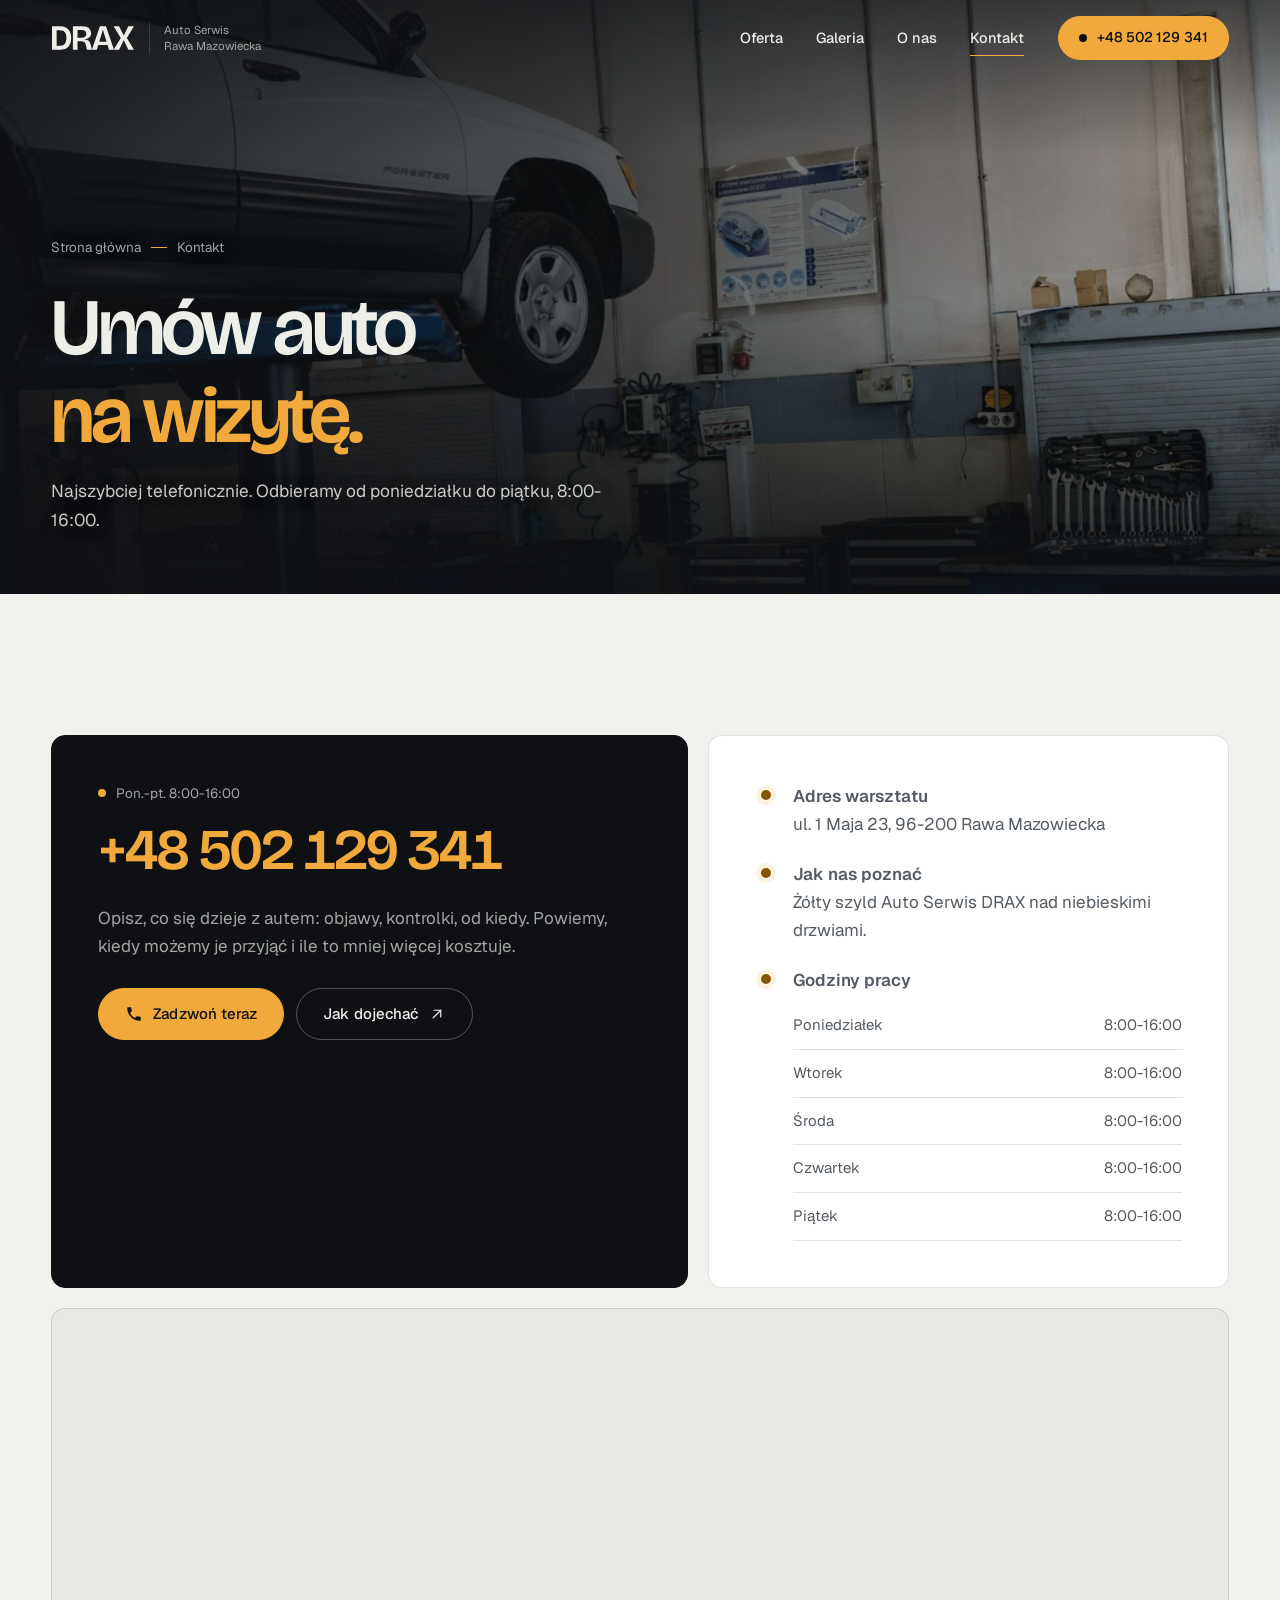
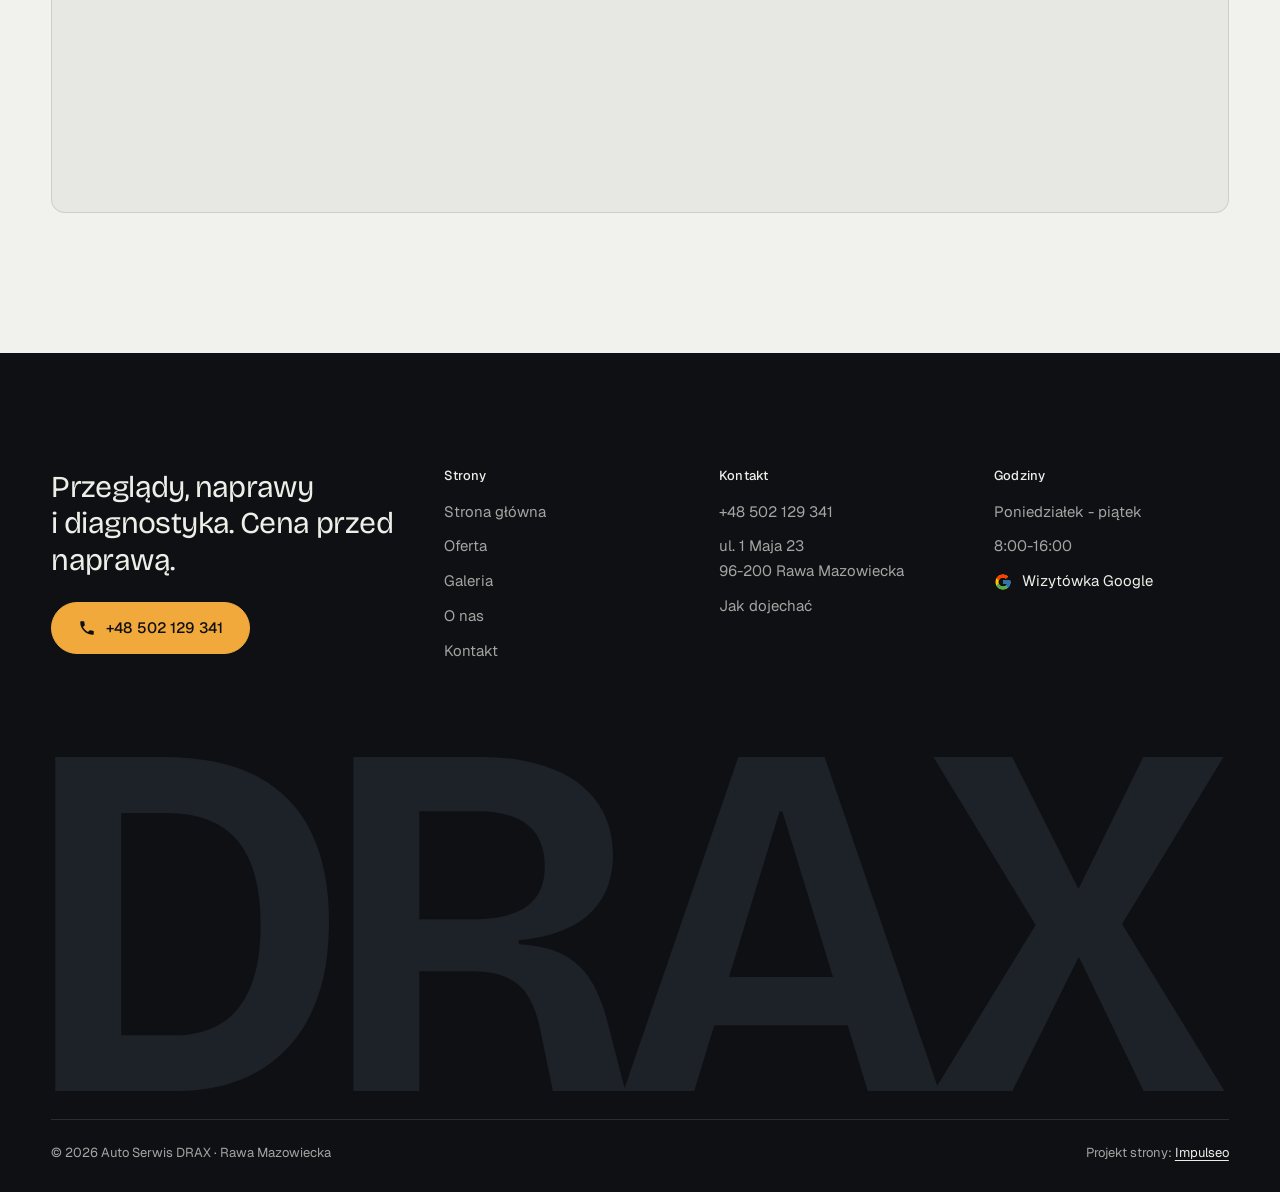
==== commit e7b46041: "[claude-edit][cmt:aeeec389-f5db-4a8e-a1ee-e52c9dfc9a3b] nowy projekt na wzór ElMac: grafit + burszty" ====
--- a/kontakt.html
+++ b/kontakt.html
@@ -3,110 +3,133 @@
 <head>
 <meta charset="UTF-8">
 <meta name="viewport" content="width=device-width, initial-scale=1.0">
-<title>Kontakt - Auto Serwis DRAX</title>
-<meta name="description" content="Kontakt Auto Serwis DRAX - ul. 1 Maja 23, 96-200 Rawa Mazowiecka">
-<link rel="canonical" href="https://kris20032.github.io/f-h-u-drax-katarzyna-dorabiala/kontakt.html">
+<title>Kontakt - Auto Serwis DRAX, Rawa Mazowiecka</title>
+<meta name="description" content="Kontakt z Auto Serwis DRAX: tel. +48 502 129 341, ul. 1 Maja 23, 96-200 Rawa Mazowiecka. Pon.-pt. 8:00-16:00.">
+<link rel="canonical" href="https://impulseo-pl.github.io/f-h-u-drax-katarzyna-dorabiala/kontakt.html">
 <meta name="robots" content="noindex, nofollow">
+<meta name="theme-color" content="#0E1013">
 <meta property="og:type" content="website">
 <meta property="og:locale" content="pl_PL">
 <meta property="og:site_name" content="Auto Serwis DRAX">
-<meta property="og:title" content="Kontakt - Auto Serwis DRAX">
-<meta property="og:description" content="Kontakt Auto Serwis DRAX - ul. 1 Maja 23, 96-200 Rawa Mazowiecka">
-<meta property="og:url" content="https://kris20032.github.io/f-h-u-drax-katarzyna-dorabiala/kontakt.html">
-<meta property="og:image" content="https://kris20032.github.io/f-h-u-drax-katarzyna-dorabiala/img/og.jpg">
+<meta property="og:title" content="Kontakt - Auto Serwis DRAX, Rawa Mazowiecka">
+<meta property="og:description" content="Kontakt z Auto Serwis DRAX: tel. +48 502 129 341, ul. 1 Maja 23, 96-200 Rawa Mazowiecka. Pon.-pt. 8:00-16:00.">
+<meta property="og:url" content="https://impulseo-pl.github.io/f-h-u-drax-katarzyna-dorabiala/kontakt.html">
+<meta property="og:image" content="https://impulseo-pl.github.io/f-h-u-drax-katarzyna-dorabiala/img/og.jpg">
 <meta property="og:image:width" content="1200">
 <meta property="og:image:height" content="630">
 <meta name="twitter:card" content="summary_large_image">
+<script>(function(){var d=document.documentElement;d.classList.add('js');try{if(!window.matchMedia('(prefers-reduced-motion: reduce)').matches)d.classList.add('anim');}catch(e){}setTimeout(function(){if(!d.classList.contains('anim-ok'))d.classList.remove('anim');},3500);})();</script>
+
+<link rel="preload" as="image" href="img/g9.jpg" fetchpriority="high">
 <link rel="preconnect" href="https://fonts.googleapis.com">
 <link rel="preconnect" href="https://fonts.gstatic.com" crossorigin>
-<link href="https://fonts.googleapis.com/css2?family=Oswald:wght@500;600;700&family=Archivo:wght@400;500;600&display=swap" rel="stylesheet">
-<link rel="stylesheet" href="assets/styles.css?v=0ae2d684">
+<link href="https://fonts.googleapis.com/css2?family=Bricolage+Grotesque:opsz,wght@12..96,400..700&family=Geist:wght@400..600&display=swap" rel="stylesheet">
+<link rel="stylesheet" href="assets/styles.css?v=20261106">
+<script src="assets/lenis.min.js?v=1.1.20" defer></script>
+<script src="assets/main.js?v=20261106" defer></script>
+<meta name="nb-deploy" content="4b18a327428f">
 </head>
 <body>
-
-<header class="nav">
-  <div class="wrap nav-inner">
-    <a class="brand" href="index.html"><span class="name">Auto Serwis DRAX</span><span class="sub">Rawa Mazowiecka</span></a>
-    <nav class="nav-links">
-      <a href="oferta.html">Usługi</a>
-      <a href="realizacje.html">Realizacje</a>
-      <a href="o-nas.html">O nas</a>
-      <a href="kontakt.html" class="active" aria-current="page">Kontakt</a>
-      <a href="kontakt.html" class="btn btn-accent">Umów termin</a>
-    </nav>
-    <button class="nav-toggle" aria-label="Menu"><span></span><span></span><span></span></button>
-  </div>
+<a class="skip" href="#tresc">Przejdź do treści</a>
+<header class="site-head">
+<div class="head-in">
+  <a class="brand" href="index.html" aria-label="Auto Serwis DRAX - strona główna">
+    <span class="znak"><svg class="wm" viewBox="37 -668 2327 676" role="img" aria-label="DRAX"><path pathLength="1" style="--i:0" d="M107.4 0V-110.4H285.3Q334.4 -110.4 371.7 -132.7Q409 -155 430 -202.8Q451.1 -250.6 451.1 -328Q451.1 -383.7 439.9 -425.3Q428.8 -466.9 406 -494.5Q383.3 -522.1 348.1 -535.8Q312.9 -549.6 264.1 -549.6H107.4V-660H259.2Q373.2 -660 445.6 -621Q517.9 -582 552.2 -509.5Q586.4 -437 586.4 -336.3Q586.4 -258.3 569.2 -201.3Q552 -144.3 521.8 -105.3Q491.5 -66.3 453.4 -43.3Q415.3 -20.3 372.8 -10.1Q330.3 0 288.8 0ZM45.4 0V-660H175.9V0Z"/><path pathLength="1" style="--i:1" d="M634.4 0V-660H889.5Q934.1 -660 973.5 -652.4Q1012.8 -644.7 1044.7 -629.3Q1076.6 -613.8 1099.7 -590.5Q1122.8 -567.2 1135.2 -535.7Q1147.6 -504.2 1147.6 -464.5Q1147.6 -434.4 1137.9 -406.3Q1128.1 -378.2 1106.4 -355.5Q1084.6 -332.7 1048.7 -317.8Q1012.7 -302.8 961.3 -298V-290Q1021.7 -286.7 1056 -265.8Q1090.2 -244.8 1108.6 -210.7Q1127 -176.6 1137.8 -132.5L1171.9 0H1028.6L1003.6 -122Q996.4 -158.1 982.2 -183.6Q968.1 -209.1 941.3 -222.8Q914.6 -236.6 869.1 -236.6H764.9V0ZM764.9 -339.7H873.6Q941.5 -339.7 977.1 -364.9Q1012.7 -390.1 1012.7 -443Q1012.7 -498.4 979.2 -525.7Q945.8 -553.1 877.9 -553.1H764.9Z"/><path pathLength="1" style="--i:2" d="M1168.4 0 1395.1 -660H1565.8L1791.8 0H1651L1482.3 -552.4H1476.6L1308.1 0ZM1285.6 -129.9V-225.3H1690.1V-129.9Z"/><path pathLength="1" style="--i:3" d="M1781.9 0 1982.7 -328.2 1780.7 -660H1936.4L2066.4 -401H2068.4L2195.4 -660H2354L2153.6 -329.9L2355.9 0H2196L2069.1 -263.5H2067.1L1936.7 0Z"/></svg></span>
+    <span class="brand-sub">Auto Serwis<br>Rawa Mazowiecka</span>
+  </a>
+  <nav class="nav-links" aria-label="Menu główne">
+    <a class="nl" href="oferta.html">Oferta</a><a class="nl" href="realizacje.html">Galeria</a><a class="nl" href="o-nas.html">O&nbsp;nas</a><a class="nl" href="kontakt.html" aria-current="page">Kontakt</a>
+    <a class="btn btn-copper nav-cta" href="tel:+48502129341"><span class="live" aria-hidden="true"></span>+48 502 129 341</a>
+  </nav>
+  <button class="burger" type="button" aria-label="Otwórz menu" aria-expanded="false" aria-controls="mnav"><span></span><span></span></button>
+</div>
 </header>
 
-<main>
+<div class="mnav" id="mnav">
+  <div class="mnav-in">
+    <a class="ml" href="index.html">Strona główna</a><a class="ml" href="oferta.html">Oferta</a><a class="ml" href="realizacje.html">Galeria</a><a class="ml" href="o-nas.html">O&nbsp;nas</a><a class="ml" href="kontakt.html" aria-current="page">Kontakt</a>
+    <div class="mnav-foot">
+      <span>Warsztat czynny od poniedziałku do piątku, 8:00-16:00</span>
+      <a class="btn btn-copper" href="tel:+48502129341"><svg class="ico" width="16" height="16" viewBox="0 0 24 24" fill="none" aria-hidden="true"><path d="M6.6 10.8a15.5 15.5 0 0 0 6.6 6.6l2.2-2.2a1 1 0 0 1 1-.24 11.4 11.4 0 0 0 3.6.58 1 1 0 0 1 1 1V20a1 1 0 0 1-1 1A17 17 0 0 1 3 4a1 1 0 0 1 1-1h3.5a1 1 0 0 1 1 1c0 1.25.2 2.46.58 3.6a1 1 0 0 1-.25 1l-2.23 2.2Z" fill="currentColor"/></svg>+48 502 129 341</a>
+    </div>
+  </div>
+</div>
+<main id="tresc">
 <section class="pagehead">
-  <img src="img/g5.jpg" alt="Auto Serwis DRAX - Umów termin" width="1516" height="960" decoding="async">
-  <div class="wrap">
-    <span class="eyebrow">Kontakt</span>
-    <h1>Umów termin</h1>
-    <p>Zadzwoń lub napisz - powiemy, kiedy możemy przyjąć auto.</p>
+  <div class="pagehead-media"><img src="img/g9.jpg" alt="Hala warsztatu z podnośnikiem i stanowiskiem pracy" width="1510" height="952" decoding="async" fetchpriority="high"></div>
+  <div class="ph-in">
+    <p class="crumb up" style="--d:0"><a href="index.html">Strona główna</a><span class="sl" aria-hidden="true"></span>Kontakt</p>
+    <h1><span class="ln"><span class="ln-i" style="--k:0">Umów auto</span></span><span class="ln"><span class="ln-i" style="--k:1"><em>na wizytę.</em></span></span></h1>
+    <p class="ph-lead up" style="--d:300">Najszybciej telefonicznie. Odbieramy od poniedziałku do piątku, 8:00-16:00.</p>
   </div>
 </section>
-<section>
-  <div class="wrap contact-grid">
-    <div class="reveal">
-      <span class="eyebrow">Dane kontaktowe</span>
-      <h2 style="margin:var(--space-4) 0 var(--space-6)">Auto Serwis DRAX</h2>
-      <div class="info-list">
-        <div class="info-row"><div class="ic"><svg class="ico-tel" width="16" height="16" viewBox="0 0 24 24" fill="none" aria-hidden="true"><path d="M6.6 10.8a15.5 15.5 0 0 0 6.6 6.6l2.2-2.2a1 1 0 0 1 1-.24 11.4 11.4 0 0 0 3.6.58 1 1 0 0 1 1 1V20a1 1 0 0 1-1 1A17 17 0 0 1 3 4a1 1 0 0 1 1-1h3.5a1 1 0 0 1 1 1c0 1.25.2 2.46.58 3.6a1 1 0 0 1-.25 1l-2.23 2.2Z" fill="currentColor"/></svg></div><div><div class="lbl">Telefon</div><a class="val" href="tel:+48502129341">+48 502 129 341</a></div></div>
-        <div class="info-row"><div class="ic"><svg class="ico-pin" width="16" height="16" viewBox="0 0 24 24" fill="none" aria-hidden="true"><path d="M12 21s7-6.1 7-11.5A7 7 0 0 0 5 9.5C5 14.9 12 21 12 21Z" stroke="currentColor" stroke-width="1.6" fill="none"/><circle cx="12" cy="9.5" r="2.4" fill="currentColor"/></svg></div><div><div class="lbl">Adres</div><div class="val">ul. 1 Maja 23, 96-200 Rawa Mazowiecka</div></div></div>
-        <div class="info-row"><div class="ic"><svg class="ico-clock" width="16" height="16" viewBox="0 0 24 24" fill="none" aria-hidden="true"><circle cx="12" cy="12" r="8.2" stroke="currentColor" stroke-width="1.6"/><path d="M12 7.5V12l3.2 1.9" stroke="currentColor" stroke-width="1.6" stroke-linecap="round"/></svg></div><div><div class="lbl">Godziny</div><div class="val" style="font-weight:500">pon.-pt. 8:00-16:00</div></div></div>
+
+<section class="sec">
+  <div class="wrap">
+    <div class="k-grid">
+      <div class="k-card dark rv">
+        <span class="lbl"><span class="live" aria-hidden="true"></span>Pon.-pt. 8:00-16:00</span>
+        <a class="k-phone" href="tel:+48502129341">+48 502 129 341</a>
+        <p>Opisz, co się dzieje z&nbsp;autem: objawy, kontrolki, od kiedy. Powiemy, kiedy możemy je przyjąć i&nbsp;ile to mniej więcej kosztuje.</p>
+        <div class="cta-row" style="margin-top:28px">
+          <a class="btn btn-copper" href="tel:+48502129341"><svg class="ico" width="16" height="16" viewBox="0 0 24 24" fill="none" aria-hidden="true"><path d="M6.6 10.8a15.5 15.5 0 0 0 6.6 6.6l2.2-2.2a1 1 0 0 1 1-.24 11.4 11.4 0 0 0 3.6.58 1 1 0 0 1 1 1V20a1 1 0 0 1-1 1A17 17 0 0 1 3 4a1 1 0 0 1 1-1h3.5a1 1 0 0 1 1 1c0 1.25.2 2.46.58 3.6a1 1 0 0 1-.25 1l-2.23 2.2Z" fill="currentColor"/></svg>Zadzwoń teraz</a>
+          <a class="btn btn-ghost" href="https://www.google.com/maps/place/F.H.U.+DRAX+KATARZYNA+DORABIA%C5%81A/@51.7636779,20.2411937,17z/data=!4m6!3m5!1s0x4719705bfe88491b:0x3446fc376661b78e!8m2!3d51.7636779!4d20.2411937!16s%2Fg%2F1v26kvxt" target="_blank" rel="noopener">Jak dojechać<svg class="ico" width="18" height="18" viewBox="0 0 24 24" fill="none" stroke="currentColor" stroke-width="1.6" stroke-linecap="round" stroke-linejoin="round" aria-hidden="true"><path d="M7 17 17 7M8 7h9v9"/></svg></a>
+        </div>
+      </div>
+      <div class="k-card rv" style="--d:120">
+        <ul class="k-list">
+          <li><span class="kd" aria-hidden="true"></span><span><b>Adres warsztatu</b>ul. 1 Maja 23, 96-200 Rawa Mazowiecka</span></li>
+          <li><span class="kd" aria-hidden="true"></span><span><b>Jak nas poznać</b>Żółty szyld Auto Serwis DRAX nad niebieskimi drzwiami.</span></li>
+          <li><span class="kd" aria-hidden="true"></span><span><b>Godziny pracy</b>
+            <ul class="hours"><li><span>Poniedziałek</span><span>8:00-16:00</span></li><li><span>Wtorek</span><span>8:00-16:00</span></li><li><span>Środa</span><span>8:00-16:00</span></li><li><span>Czwartek</span><span>8:00-16:00</span></li><li><span>Piątek</span><span>8:00-16:00</span></li></ul></span></li>
+        </ul>
       </div>
     </div>
-    <div class="reveal">
-      <div class="form">
-        <h3 style="margin-bottom:var(--space-4)">Najszybciej telefonicznie</h3>
-        <p class="muted" style="margin-bottom:var(--space-5)">Zadzwoń, opisz usterkę, a powiemy, kiedy możemy przyjąć auto.</p>
-        <a href="tel:+48502129341" class="btn btn-accent" style="justify-content:center">Zadzwoń: +48 502 129 341 <span class="arr">→</span></a>
-      </div>
+    <div class="map map-lg rv">
+      <iframe title="Mapa dojazdu - Auto Serwis DRAX, ul. 1 Maja 23, Rawa Mazowiecka" src="https://maps.google.com/maps?q=51.7636779,20.2411937&z=15&output=embed" loading="lazy" referrerpolicy="no-referrer-when-downgrade"></iframe>
     </div>
   </div>
 </section>
-<section style="padding-top:0">
-  <div class="wrap reveal">
-    <iframe class="map" title="Auto Serwis DRAX - Rawa Mazowiecka" src="https://maps.google.com/maps?q=51.7636779%2C20.2411937&z=15&output=embed" loading="lazy" referrerpolicy="no-referrer-when-downgrade"></iframe>
-  </div>
-</section>
 </main>
-
-<footer>
+<footer class="site-foot">
   <div class="wrap">
-    <div class="foot-grid">
-      <div class="foot-brand">
-        <div class="name">Auto Serwis DRAX</div>
-        <p>Od wymiany żarówki po rozrząd. Ty mówisz, co się dzieje z autem - my mówimy, co jest i ile zapłacisz.</p>
+    <div class="foot-top">
+      <div>
+        <p class="foot-claim">Przeglądy, naprawy i&nbsp;diagnostyka. Cena przed naprawą.</p>
+        <a class="btn btn-copper" href="tel:+48502129341"><svg class="ico" width="16" height="16" viewBox="0 0 24 24" fill="none" aria-hidden="true"><path d="M6.6 10.8a15.5 15.5 0 0 0 6.6 6.6l2.2-2.2a1 1 0 0 1 1-.24 11.4 11.4 0 0 0 3.6.58 1 1 0 0 1 1 1V20a1 1 0 0 1-1 1A17 17 0 0 1 3 4a1 1 0 0 1 1-1h3.5a1 1 0 0 1 1 1c0 1.25.2 2.46.58 3.6a1 1 0 0 1-.25 1l-2.23 2.2Z" fill="currentColor"/></svg>+48 502 129 341</a>
       </div>
-      <div class="foot-col">
-        <h4>Nawigacja</h4>
-        <a href="oferta.html">Usługi</a>
-        <a href="realizacje.html">Realizacje</a>
-        <a href="o-nas.html">O nas</a>
-        <a href="kontakt.html">Kontakt</a>
+      <div>
+        <h4>Strony</h4>
+        <ul><li><a href="index.html">Strona główna</a></li><li><a href="oferta.html">Oferta</a></li><li><a href="realizacje.html">Galeria</a></li><li><a href="o-nas.html">O&nbsp;nas</a></li><li><a href="kontakt.html">Kontakt</a></li></ul>
       </div>
-      <div class="foot-col">
+      <div>
         <h4>Kontakt</h4>
-        <a href="tel:+48502129341">+48 502 129 341</a>
-        <p>ul. 1 Maja 23, 96-200 Rawa Mazowiecka</p>
-        <a href="https://www.google.com/maps/place/F.H.U.+DRAX+KATARZYNA+DORABIA%C5%81A/@51.7636779,20.2411937,17z/data=!4m6!3m5!1s0x4719705bfe88491b:0x3446fc376661b78e!8m2!3d51.7636779!4d20.2411937!16s%2Fg%2F1v26kvxt" target="_blank" rel="noopener">Jak dojechać →</a>
-      <div class="foot-soc">
-        <a class="soc" href="https://www.google.com/maps/place/F.H.U.+DRAX+KATARZYNA+DORABIA%C5%81A/@51.7636779,20.2411937,17z/data=!4m6!3m5!1s0x4719705bfe88491b:0x3446fc376661b78e!8m2!3d51.7636779!4d20.2411937!16s%2Fg%2F1v26kvxt" target="_blank" rel="noopener" aria-label="Google - Auto Serwis DRAX"><svg viewBox="0 0 24 24" aria-hidden="true" focusable="false"><path d="M12.48 10.92v3.28h7.84c-.24 1.84-.853 3.187-1.787 4.133-1.147 1.147-2.933 2.4-6.053 2.4-4.827 0-8.6-3.893-8.6-8.72s3.773-8.72 8.6-8.72c2.6 0 4.507 1.027 5.907 2.347l2.307-2.307C18.747 1.44 16.133 0 12.48 0 5.867 0 .307 5.387.307 12s5.56 12 12.173 12c3.573 0 6.267-1.173 8.373-3.36 2.16-2.16 2.84-5.213 2.84-7.667 0-.76-.053-1.467-.173-2.053H12.48z" fill="currentColor"/></svg></a>
+        <ul>
+          <li><a href="tel:+48502129341">+48 502 129 341</a></li>
+          <li>ul. 1 Maja 23<br>96-200 Rawa Mazowiecka</li>
+          <li><a href="https://www.google.com/maps/place/F.H.U.+DRAX+KATARZYNA+DORABIA%C5%81A/@51.7636779,20.2411937,17z/data=!4m6!3m5!1s0x4719705bfe88491b:0x3446fc376661b78e!8m2!3d51.7636779!4d20.2411937!16s%2Fg%2F1v26kvxt" target="_blank" rel="noopener">Jak dojechać</a></li>
+        </ul>
       </div>
+      <div>
+        <h4>Godziny</h4>
+        <ul>
+          <li>Poniedziałek - piątek</li>
+          <li>8:00-16:00</li>
+          <li><a class="soc" href="https://www.google.com/maps/place/F.H.U.+DRAX+KATARZYNA+DORABIA%C5%81A/@51.7636779,20.2411937,17z/data=!4m6!3m5!1s0x4719705bfe88491b:0x3446fc376661b78e!8m2!3d51.7636779!4d20.2411937!16s%2Fg%2F1v26kvxt" target="_blank" rel="noopener" aria-label="Wizytówka Auto Serwis DRAX w Google"><svg class="g-logo" viewBox="0 0 48 48" aria-hidden="true"><path fill="#FFC107" d="M43.6 20.5H42V20H24v8h11.3C33.7 32.7 29.2 36 24 36c-6.6 0-12-5.4-12-12s5.4-12 12-12c3.1 0 5.8 1.2 7.9 3.1l5.7-5.7C34 6.1 29.3 4 24 4 12.9 4 4 12.9 4 24s8.9 20 20 20 20-8.9 20-20c0-1.3-.1-2.4-.4-3.5z"/><path fill="#FF3D00" d="m6.3 14.7 6.6 4.8C14.7 15.1 19 12 24 12c3.1 0 5.8 1.2 7.9 3.1l5.7-5.7C34 6.1 29.3 4 24 4 16.3 4 9.7 8.3 6.3 14.7z"/><path fill="#4CAF50" d="M24 44c5.2 0 9.9-2 13.4-5.2l-6.2-5.2A11.9 11.9 0 0 1 24 36c-5.2 0-9.6-3.3-11.3-7.9l-6.5 5C9.5 39.6 16.2 44 24 44z"/><path fill="#1976D2" d="M43.6 20.5H42V20H24v8h11.3a12 12 0 0 1-4.1 5.6l6.2 5.2C37 39.2 44 34 44 24c0-1.3-.1-2.4-.4-3.5z"/></svg>Wizytówka Google</a></li>
+        </ul>
       </div>
     </div>
-    <div class="foot-bot">
-      <span>© 2026 Auto Serwis DRAX</span>
+    <div class="foot-mark" aria-hidden="true"><svg class="wm-foot" viewBox="37 -668 2327 676" aria-hidden="true" focusable="false"><path style="--i:0" d="M107.4 0V-110.4H285.3Q334.4 -110.4 371.7 -132.7Q409 -155 430 -202.8Q451.1 -250.6 451.1 -328Q451.1 -383.7 439.9 -425.3Q428.8 -466.9 406 -494.5Q383.3 -522.1 348.1 -535.8Q312.9 -549.6 264.1 -549.6H107.4V-660H259.2Q373.2 -660 445.6 -621Q517.9 -582 552.2 -509.5Q586.4 -437 586.4 -336.3Q586.4 -258.3 569.2 -201.3Q552 -144.3 521.8 -105.3Q491.5 -66.3 453.4 -43.3Q415.3 -20.3 372.8 -10.1Q330.3 0 288.8 0ZM45.4 0V-660H175.9V0Z"/><path style="--i:1" d="M634.4 0V-660H889.5Q934.1 -660 973.5 -652.4Q1012.8 -644.7 1044.7 -629.3Q1076.6 -613.8 1099.7 -590.5Q1122.8 -567.2 1135.2 -535.7Q1147.6 -504.2 1147.6 -464.5Q1147.6 -434.4 1137.9 -406.3Q1128.1 -378.2 1106.4 -355.5Q1084.6 -332.7 1048.7 -317.8Q1012.7 -302.8 961.3 -298V-290Q1021.7 -286.7 1056 -265.8Q1090.2 -244.8 1108.6 -210.7Q1127 -176.6 1137.8 -132.5L1171.9 0H1028.6L1003.6 -122Q996.4 -158.1 982.2 -183.6Q968.1 -209.1 941.3 -222.8Q914.6 -236.6 869.1 -236.6H764.9V0ZM764.9 -339.7H873.6Q941.5 -339.7 977.1 -364.9Q1012.7 -390.1 1012.7 -443Q1012.7 -498.4 979.2 -525.7Q945.8 -553.1 877.9 -553.1H764.9Z"/><path style="--i:2" d="M1168.4 0 1395.1 -660H1565.8L1791.8 0H1651L1482.3 -552.4H1476.6L1308.1 0ZM1285.6 -129.9V-225.3H1690.1V-129.9Z"/><path style="--i:3" d="M1781.9 0 1982.7 -328.2 1780.7 -660H1936.4L2066.4 -401H2068.4L2195.4 -660H2354L2153.6 -329.9L2355.9 0H2196L2069.1 -263.5H2067.1L1936.7 0Z"/></svg></div>
+    <div class="foot-bottom">
+      <span>© 2026 Auto Serwis DRAX · Rawa Mazowiecka</span>
       <span>Projekt strony: <a class="foot-credit" href="https://impulseo.pl" target="_blank" rel="noopener">Impulseo</a></span>
     </div>
   </div>
 </footer>
-<div class="sticky-reserve"><a class="sr-book" href="kontakt.html">Umów termin</a><a class="sr-call" href="tel:+48502129341" aria-label="Zadzwoń"><svg class="ico-tel" width="16" height="16" viewBox="0 0 24 24" fill="none" aria-hidden="true"><path d="M6.6 10.8a15.5 15.5 0 0 0 6.6 6.6l2.2-2.2a1 1 0 0 1 1-.24 11.4 11.4 0 0 0 3.6.58 1 1 0 0 1 1 1V20a1 1 0 0 1-1 1A17 17 0 0 1 3 4a1 1 0 0 1 1-1h3.5a1 1 0 0 1 1 1c0 1.25.2 2.46.58 3.6a1 1 0 0 1-.25 1l-2.23 2.2Z" fill="currentColor"/></svg></a></div>
+<div class="sticky-call">
+  <a class="btn btn-copper" href="tel:+48502129341"><svg class="ico" width="16" height="16" viewBox="0 0 24 24" fill="none" aria-hidden="true"><path d="M6.6 10.8a15.5 15.5 0 0 0 6.6 6.6l2.2-2.2a1 1 0 0 1 1-.24 11.4 11.4 0 0 0 3.6.58 1 1 0 0 1 1 1V20a1 1 0 0 1-1 1A17 17 0 0 1 3 4a1 1 0 0 1 1-1h3.5a1 1 0 0 1 1 1c0 1.25.2 2.46.58 3.6a1 1 0 0 1-.25 1l-2.23 2.2Z" fill="currentColor"/></svg>Zadzwoń</a>
+  <a class="btn btn-ghost" href="kontakt.html">Kontakt i&nbsp;dojazd</a>
+</div>
 <div class="demo-wazne" data-do="2026-11-12" data-cykl="3" hidden><svg class="dw-ico" width="13" height="13" viewBox="0 0 24 24" fill="none" aria-hidden="true"><circle cx="12" cy="12" r="8.6" stroke="currentColor" stroke-width="1.8"/><path d="M12 7.2V12l3.3 2" stroke="currentColor" stroke-width="1.8" stroke-linecap="round"/></svg><span class="dw-txt"></span></div>
-
-<script src="assets/main.js"></script>
 </body>
 </html>
--- a/assets/styles.css
+++ b/assets/styles.css
@@ -1,1755 +1,522 @@
-/* ============================================================
-   STOLBASZ — premium, architektoniczny B2B fit-out
-   Jasna paleta, zero brązu. System wg premium-web-craft.
-   Projekt strony: Impulseo (impulseo.pl)
-   ============================================================ */
-
+/* Auto Serwis DRAX - warsztat samochodowy, Rawa Mazowiecka. Projekt strony: Impulseo, 11.2026.
+   Paleta: grafit + bursztyn (kolor szyldu nad warsztatem). Krój: Bricolage Grotesque + Geist. */
 :root{
-  /* PALETA — jasna, architektoniczna, chłodna */
-  --paper:#f4f5f7;          /* główne tło */
-  --paper-2:#e7e9ee;        /* sekcje alternatywne (chłodny jasny szary) */
-  --paper-3:#e7e9ee;        /* delikatne wypełnienia */
-  --ink:#14171c;            /* tekst główny — chłodny grafit */
-  --ink-soft:#1f242c;       /* nagłówki drugorzędne */
-  --muted:#8b9099;          /* tekst poboczny */
-  --line:rgba(20,23,28,.12);/* hairline */
-  --accent:#c8a04a;         /* stonowany petrol-slate — jedyny akcent */
-  --accent-d:#9a7a31;
-  --accent-soft:rgba(200,160,74,.10);
-  --dark:#14171c;           /* sekcje ciemne (stopka/CTA) */
-
-  /* HOVER ZDJĘĆ — JEDEN standard dla całego silnika (decyzja K. 04.08.2026, artefakt z wariantami).
-     AKTUALNE (K.+Szymon 09.08.2026, wybór z artefaktu 6 wariantów): zoom 1.05 przy 1.4s -
-     przy tak długim czasie mocniejszy kadr NIE skacze, tylko „oddycha". Poprzedni standard
-     (1.02 / .55s z 04.08) odbierany jako dynamiczny i szybki.
-     Spoczynek lekko przygaszony, ale TYLKO tam, gdzie jest mysz (@media hover:hover) —
-     na telefonie zdjęcia zostają w pełnej jasności. */
-  --img-zoom:1.05;                   /* K.+Szymon 09.08: wariant F z artefaktu porównawczego */
-  --img-rest:brightness(.95) saturate(.99);
-  --img-hot:brightness(1.06) saturate(1.05);
-  --img-dur:1.4s;                    /* K.+Szymon 09.08 (wariant F): powoli = elegancko */
-  --img-ease:cubic-bezier(.16,.84,.44,1);  /* miękki ogon, efekt „oddychania" */
-
-  /* ODSTĘPY — skala 4/8 */
-  --space-1:4px; --space-2:8px; --space-3:12px; --space-4:16px; --space-5:24px;
-  --space-6:32px; --space-7:48px; --space-8:64px; --space-9:96px; --space-10:128px;
-
-  /* TYPOGRAFIA — fluid clamp() (skala podbita 16.07.2026: większe, czytelniejsze litery — uwaga Adama) */
-  --text-sm:clamp(.9rem,.87rem + .12vw,1rem);
-  --text-base:clamp(1.08rem,1.04rem + .18vw,1.2rem);
-  --text-lg:clamp(1.24rem,1.15rem + .34vw,1.44rem);
-  --text-h3:clamp(1.34rem,1.22rem + .55vw,1.66rem);
-  --text-h2:clamp(2.1rem,1.66rem + 2.1vw,3.1rem);
-  --text-h1:clamp(2.9rem,2.1rem + 4vw,5.1rem);
-
-  /* PROMIENIE — architektoniczne, raczej ostre */
-  --r-sm:3px; --r-md:6px; --r-lg:10px;
-
-  /* RUCH */
-  --ease:cubic-bezier(.25,.46,.45,.94); --dur:.24s;
-
-  /* CIENIE — miękkie, warstwowe */
-  --sh-sm:0 1px 2px rgba(16,24,32,.04), 0 2px 8px rgba(16,24,32,.05);
-  --sh-md:0 2px 6px rgba(16,24,32,.05), 0 12px 28px -8px rgba(16,24,32,.12);
-  --sh-lg:0 6px 14px rgba(16,24,32,.07), 0 26px 56px -18px rgba(16,24,32,.22);
-
-  --hairline:1px solid var(--line);
-
-  --font-display:'Oswald','Archivo',sans-serif;
-  --font-body:'Archivo',sans-serif;
-}
-
-*{box-sizing:border-box;margin:0;padding:0}
-html{scroll-behavior:smooth}
-body{
-  font-family:var(--font-body);
-  font-size:var(--text-base);
-  line-height:1.65;
-  color:var(--ink);
-  background:var(--paper);
-  -webkit-font-smoothing:antialiased;
-  text-rendering:optimizeLegibility;
-}
-img{max-width:100%;height:auto;display:block}  /* height:auto = width/height z atrybutów trzyma proporcje (TOP#12) */
+  --ink:#0E1013;--ink-2:#15181D;--ink-3:#1D2128;--ink-line:rgba(238,238,233,.13);
+  --paper:#F1F1EE;--paper-2:#E7E8E4;--line:rgba(18,20,24,.12);
+  --text:#121418;--muted:#555B64;
+  --on-dark:#EEEEE9;--on-dark-2:#A3A5A2;
+  --accent:#F2A93B;--accent-d:#875404;--accent-soft:rgba(242,169,59,.16);
+  --paper-3:#FFFFFF;
+  --f-display:"Bricolage Grotesque","Geist",system-ui,sans-serif;
+  --f-body:"Geist",system-ui,-apple-system,"Segoe UI",sans-serif;
+  --expo:cubic-bezier(.16,1,.3,1);--ease:cubic-bezier(.16,.84,.44,1);--in:cubic-bezier(.7,0,.84,0);
+  --wrap:min(1320px, 100% - clamp(40px, 8vw, 128px));
+  --nav-h:76px;
+  --img-zoom:1.05;--img-dur:1.4s;--img-rest:brightness(1);--img-hot:brightness(1.08);
+}
+*,*::before,*::after{box-sizing:border-box}
+html{-webkit-text-size-adjust:100%;background:var(--ink)}
+html.lenis,html.lenis body{height:auto}
+.lenis.lenis-smooth [data-lenis-prevent]{overscroll-behavior:contain}
+.lenis.lenis-stopped{overflow:clip}
+.lenis.lenis-smooth iframe{pointer-events:none}
+body{margin:0;font-family:var(--f-body);font-size:17px;line-height:1.65;color:var(--text);background:var(--paper);-webkit-font-smoothing:antialiased;-moz-osx-font-smoothing:grayscale;overflow-x:clip}
+img{display:block;max-width:100%;height:auto}
 a{color:inherit;text-decoration:none}
-
-.wrap{width:min(92%,1180px);margin-inline:auto}
-section{padding-block:clamp(52px,6.5vw,96px)}
-
-h1,h2,h3{font-family:var(--font-display);font-weight:700;line-height:1.08;letter-spacing:-.02em;color:var(--ink)}
-h1{font-size:var(--text-h1);letter-spacing:-.035em}
-h2{font-size:var(--text-h2);letter-spacing:-.025em}
-h3{font-size:var(--text-h3)}
-/* MIARA — długość wiersza. WCAG 2.2 SC 1.4.8: max 80 znaków; Butterick: 45–90.
-   68ch daje realnie 72–78 znaków polskiego tekstu, czyli z zapasem pod granicą.
-   Wcześniej limit miał TYLKO <p> — <li>, <blockquote> i <dd> nie miały żadnego,
-   i to jedyny powód, dla którego 23 bloki na dwóch oddanych stronach jadą po
-   83–106 znaków w wierszu (pomiar 07.08.2026, bramka `miara`).
-   ⚠️ Listy i definicje ograniczamy TYLKO bez klasy: `ul`/`ol` z klasą to u nas
-   układ (siatki kafli, menu), a nie tekst ciągły — tam miarę wyznacza układ. */
-/* 60ch, nie 68ch (K. 10.08): po zmianie fontów na węższe kroje (DM Sans i spółka)
-   w 68ch mieściło się ~90 znaków - bramka pikselowa słusznie zgłaszała przekroczenie
-   granicy 80. Pomiar na żywej przeglądarce: 60ch = 90 znaków, 53ch = ~78 znaków, czyli normę WCAG 1.4.8. */
-:root{ --miara:53ch }
-p{max-width:min(100%,var(--miara))}
-blockquote,
-ul:not([class])>li, ol:not([class])>li,
-dl:not([class])>dd{max-width:min(100%,var(--miara))}
-
-/* ⚠️ Świadomie BEZ wyjątku `.tile p,.card p,.svc p{max-width:none}`, choć nasuwa się sam:
-   te akapity BYŁY już ograniczone (stare `p{max-width:65ch}`), więc „wyjątek" nie odblokowałby
-   niczego nowego — tylko ROZLUŹNIŁ stan sprzed zmiany na wszystkich demach naraz.
-   `figcaption` żadna z reguł wyżej nie dotyczy, więc też nie potrzebuje zwolnienia. */
-
-/* ŁAMANIE. `balance` wyrównuje długości wierszy w nagłówku, `pretty` pilnuje ostatniego
-   wiersza akapitu, żeby nie został w nim jeden wyraz. Obsługiwane od Chrome 117 /
-   Safari 17.5; starsze przeglądarki po prostu ignorują tę własność.
-   `text-wrap:pretty` nie występowało dotąd ANI RAZ w silniku ani w repo klientów. */
-h1,h2,h3,.lead,.lede{text-wrap:balance}
-p,li,blockquote,dd{text-wrap:pretty}
-
-.eyebrow{
-  font-family:var(--font-body);
-  font-size:var(--text-sm);
-  font-weight:600;
-  letter-spacing:.18em;
-  text-transform:uppercase;
-  color:var(--accent);
-  display:inline-flex;align-items:center;gap:var(--space-3);
-}
-/* flex:none + margin-top = kreska trzyma się PIERWSZEJ linii. Wcześniej align-items:center
-   centrowało ją względem całego bloku i przy zawinięciu (długi kicker typu
-   „…WNĘTRZ · LESZNO · OD 2019") druga linia lądowała z brzydkim wcięciem. */
-.eyebrow{align-items:flex-start}
-.eyebrow>*,.eyebrow{text-wrap:balance}   /* dlugi kicker lamal sie na sierote typu samo „2019" w drugiej linii */
-.eyebrow::before{content:"";width:28px;height:1px;background:var(--accent);display:inline-block;flex:none;margin-top:.62em}
-
-.muted{color:var(--muted)}
-.lead{font-size:var(--text-lg);line-height:1.55;color:var(--ink-soft);max-width:50ch}
-
-/* ---------- BUTTONS ---------- */
-.btn{
-  display:inline-flex;align-items:center;gap:var(--space-2);
-  font-weight:600;font-size:var(--text-sm);letter-spacing:.02em;
-  padding:var(--space-4) var(--space-6);
-  border-radius:var(--r-sm);
-  transition:transform var(--dur) var(--ease),box-shadow var(--dur) var(--ease),background var(--dur) var(--ease);
-  cursor:pointer;border:1px solid transparent;
-}
-.btn-accent{background:var(--accent);color:#fff;box-shadow:var(--sh-sm)}
-.btn-accent:hover{background:var(--accent-d);transform:translateY(-2px);box-shadow:var(--sh-md)}
-.btn-accent:active{transform:translateY(0);box-shadow:var(--sh-sm)}
-.btn-ghost{background:transparent;color:var(--ink);border-color:var(--line)}
-.btn-ghost:hover{border-color:var(--accent);color:var(--accent);transform:translateY(-2px)}
-.btn-light{background:#fff;color:var(--ink);box-shadow:var(--sh-sm)}
-.btn-light:hover{transform:translateY(-2px);box-shadow:var(--sh-md)}
-.btn .arr{transition:transform var(--dur) var(--ease)}
-.btn:hover .arr{transform:translateX(4px)}
-
-/* ---------- NAV ---------- */
-.nav{
-  position:sticky;top:0;z-index:50;
-  background:color-mix(in srgb,var(--paper) 88%,transparent);
-  backdrop-filter:saturate(140%) blur(10px);
-  border-bottom:var(--hairline);
-}
-.nav-inner{display:flex;align-items:center;justify-content:space-between;gap:var(--space-5);height:72px}
-/* ANTY-NACHODZENIE (K. 05.08.2026): długa nazwa firmy + przycisk z pełnym numerem nie mieściły się w pasku
-   i flex ściskał linki PONIŻEJ ich treści - "Kontakt" wchodził na ramkę "Zadzwoń +48 ...". Teraz ustępuje
-   nazwa marki (skrót wielokropkiem), a menu i przycisk nigdy się nie kurczą ani nie zachodzą na siebie. */
-.brand{display:flex;flex-direction:column;line-height:1;min-width:0;flex:0 1 auto}
-.brand .name{font-family:var(--font-display);font-weight:800;font-size:1.35rem;letter-spacing:.04em;white-space:nowrap;overflow:hidden;text-overflow:ellipsis}
-.brand .sub{font-size:.62rem;letter-spacing:.34em;text-transform:uppercase;color:var(--muted);margin-top:5px;white-space:nowrap;overflow:hidden;text-overflow:ellipsis}
-.nav-links{display:flex;align-items:center;gap:var(--space-6);flex:0 0 auto}
-.nav-links a{font-size:var(--text-sm);font-weight:500;color:var(--ink-soft);position:relative;padding-block:4px;white-space:nowrap;transition:color var(--dur) var(--ease)}
-.nav-links a::after{content:"";position:absolute;left:0;bottom:0;width:0;height:1.5px;background:var(--accent);transition:width var(--dur) var(--ease)}
-.nav-links a:hover,.nav-links a.active{color:var(--ink)}
-.nav-links a:hover::after,.nav-links a.active::after{width:100%}
-.nav-links .btn{padding:var(--space-2) var(--space-5)}
-/* przyciski w nav: właściwy kolor (przebij .nav-links a) + bez podkreślenia */
-.nav-links a.btn-accent{color:#fff}
-.nav-links a.btn-ghost,.nav-links a.btn-light{color:var(--ink)}
-/* CTA w pasku: NIE podkreślenie spod linków menu, ale ten sam przelatujący błysk,
-   co na wszystkich innych przyciskach (zgłoszenie K. 13.08.2026 - „na hero jest efekt
-   światła przechodzącego przez przycisk, na navbarze go nie ma, a mają być identyczne").
-   Reguła `.nav-links a::after` jest silniejsza od `.btn::after`, więc trzeba jej
-   geometrię wyzerować i wpisać połysk z nazwy - samo `display:none` gasiło efekt. */
-.nav-links a.btn::after{
-  display:block;content:"";position:absolute;inset:0;z-index:-1;pointer-events:none;
-  width:auto;height:auto;border-radius:inherit;   /* kasuje geometrię podkreślenia (width:0;height:1.5px) */
-  background:linear-gradient(100deg,transparent 32%,rgba(255,255,255,.20) 50%,transparent 68%);
-  translate:-120% 0}
-@media (prefers-reduced-motion:no-preference){
-  .nav-links a.btn:hover::after{translate:120% 0;transition:translate .75s var(--mt-ease,cubic-bezier(.16,.84,.44,1))}
-}
-.nav-toggle{display:none;background:none;border:none;cursor:pointer;flex-direction:column;gap:5px;padding:8px}
-.nav-toggle span{width:24px;height:2px;background:var(--ink);transition:var(--dur)}
-/* Ciasny zakres MIĘDZY menu mobilnym a pełnym pulpitem: zbijamy odstępy i nazwę marki,
-   żeby wszystko zmieściło się naturalnie, zanim w ogóle dojdzie do skracania wielokropkiem. */
-@media(max-width:1280px) and (min-width:921px){
-  .nav-links{gap:var(--space-4)}
-  .nav-links .btn{padding:var(--space-2) var(--space-4)}
-  .brand .name{font-size:1.15rem}
-}
-
-/* ---------- HERO (split) ---------- */
-.hero{position:relative;overflow:hidden;border-bottom:var(--hairline)}
-.hero-grid{display:grid;grid-template-columns:1.05fr .95fr;gap:clamp(24px,4vw,60px);align-items:center;
-  padding-block:clamp(36px,4.5vw,64px)}
-.hero-copy .eyebrow{margin-bottom:var(--space-5)}
-.hero-copy h1{margin-bottom:var(--space-5)}
-.hero-copy .lead{margin-bottom:var(--space-7)}
-.hero-actions{display:flex;flex-wrap:wrap;gap:var(--space-4)}
-.hero-art{position:relative;aspect-ratio:4/3;border-radius:var(--r-lg);overflow:hidden;box-shadow:var(--sh-lg)}
-.hero-art img{width:100%;height:100%;object-fit:cover}
-.hero-art::after{content:"";position:absolute;inset:0;background:linear-gradient(180deg,transparent 55%,rgba(18,24,28,.28))}
-.hero-badge{position:absolute;left:var(--space-5);bottom:var(--space-5);z-index:2;
-  background:rgba(252,252,251,.94);backdrop-filter:blur(4px);
-  border-radius:var(--r-md);padding:var(--space-4) var(--space-5);box-shadow:var(--sh-md);max-width:78%}
-.hero-badge strong{display:block;font-family:var(--font-display);font-size:1rem;letter-spacing:-.01em}
-.hero-badge span{font-size:var(--text-sm);color:var(--muted)}
-
-/* ---------- HERO duży / kinowy (strona główna) ---------- */
-.hero-cine{position:relative;min-height:clamp(560px,82vh,840px);min-height:clamp(560px,82svh,840px);display:flex;align-items:center;overflow:hidden;border-bottom:var(--hairline)}
-.hero-cine>img{position:absolute;inset:0;width:100%;height:100%;object-fit:cover;z-index:0}
-.hero-cine::after{content:"";position:absolute;inset:0;z-index:1;
-  background:linear-gradient(95deg,rgba(13,18,23,.86) 0%,rgba(13,18,23,.64) 32%,rgba(13,18,23,.24) 62%,rgba(13,18,23,.04) 100%)}
-.hero-cine .wrap{position:relative;z-index:2;padding-block:var(--space-8)}
-.hero-cine .hero-copy{max-width:660px}
-.hero-cine .eyebrow{color:#fff;margin-bottom:var(--space-5)}
-.hero-cine .eyebrow::before{background:#fff}
-.hero-cine h1{color:#fff;margin-bottom:var(--space-5);font-size:clamp(2.9rem,2rem + 4.4vw,5.2rem);text-wrap:balance}
-.hero-cine .lead{color:rgba(255,255,255,.92);max-width:48ch;margin-bottom:var(--space-7)}
-.hero-cine .hero-actions{display:flex;flex-wrap:wrap;gap:var(--space-4)}
-/* NISKIE OKNO (laptop z dokiem i paskami przeglądarki ma ~700-780 px wysokości widoku):
-   H1 do 5.2rem + długi lead nie mieściły się i przyciski wypadały POD krawędź ekranu -
-   klient widział stronę bez ani jednego CTA. Skalujemy w dół, zamiast przycinać treść. */
-@media(min-width:821px) and (max-height:820px){
-  .hero-cine{min-height:clamp(520px,94svh,780px)}
-  .hero-cine .wrap{padding-block:var(--space-6)}
-  .hero-cine h1{font-size:clamp(2.2rem,1.5rem + 2.6vw,3.6rem);margin-bottom:var(--space-4)}
-  .hero-cine .eyebrow{margin-bottom:var(--space-4)}
-  .hero-cine .lead{margin-bottom:var(--space-5);max-width:44ch}
-}
-@media(max-width:680px){
-  .hero-cine{min-height:clamp(520px,76vh,640px);min-height:clamp(520px,76svh,640px);align-items:flex-end}
-  .hero-cine::after{background:linear-gradient(0deg,rgba(13,18,23,.9) 6%,rgba(13,18,23,.45) 55%,rgba(13,18,23,.25) 100%)}
-  .hero-cine .wrap{padding-bottom:var(--space-9)}
-  /* TELEFON (~90% oglądających): lead potrafił zająć 8 linii i zepchnąć CTA poza pierwszy ekran.
-     Zwężamy interlinię i skalę - treści nie ucinamy, bo to ona sprzedaje. */
-  .hero-cine .lead{font-size:.98rem;line-height:1.5;margin-bottom:var(--space-5)}
-  .hero-cine .eyebrow{font-size:.72rem;letter-spacing:.13em;margin-bottom:var(--space-4)}
-  .hero-cine .eyebrow::before{width:20px}
-  .hero-cine h1{margin-bottom:var(--space-4)}
-}
-
-/* full-bleed hero variant (podstrony) */
-.pagehead{position:relative;min-height:46vh;min-height:46svh;display:flex;align-items:flex-end;overflow:hidden;border-bottom:var(--hairline)}
-.pagehead img{position:absolute;inset:0;width:100%;height:100%;object-fit:cover}
-/* 10.08.2026 (decyzja K.): mocniejsze przyciemnienie + cień pod tekstem. Bramka mierzyła na
-   nagłówkach podstron 3,38-3,43:1 przy wymaganych 4,5 — jasne zdjęcie (hala, śnieg, niebo)
-   podchodziło pod biały tekst. Zdjęcia klientów są różne, więc kontrast musi dawać WARSTWA,
-   a nie szczęśliwy dobór kadru. */
-.pagehead::after{content:"";position:absolute;inset:0;background:linear-gradient(180deg,rgba(18,24,28,.40),rgba(18,24,28,.76))}
-.pagehead .wrap{position:relative;z-index:2;padding-block:var(--space-9);color:#fff}
-.pagehead h1{color:#fff;max-width:18ch;text-shadow:0 2px 16px rgba(0,0,0,.55)}
-.pagehead .eyebrow{color:#fff}
-.pagehead .eyebrow::before{background:#fff}
-.pagehead p{color:rgba(255,255,255,.92);margin-top:var(--space-4);max-width:54ch;text-shadow:0 1px 12px rgba(0,0,0,.5)}
-
-/* ---------- STRIP (pasek skrótów / liczby) ---------- */
-.strip{background:var(--dark);color:#fff}
-/* PASEK HASEŁ — standard 04.08.2026 (decyzja K.): 5 haseł w JEDNYM rzędzie, tekst WYŚRODKOWANY,
-   węższe marginesy boczne niż reszta strony (pasek ma iść szerzej), równe wysokości kolumn. */
-.strip .wrap{width:min(96%,1440px);display:grid;grid-template-columns:repeat(5,1fr);
-  gap:var(--space-5);padding-block:var(--space-7);align-items:stretch}
-.strip .item .k{font-family:var(--font-display);font-size:clamp(1.05rem,.82rem + .85vw,1.55rem);
-  font-weight:800;letter-spacing:-.02em;color:#fff;line-height:1.18;text-wrap:balance}
-.strip .item .v{font-size:var(--text-sm);color:rgba(255,255,255,.66);margin-top:var(--space-2);line-height:1.4}
-.strip .item{border-left:2px solid var(--accent);padding-inline:var(--space-4);
-  text-align:center;display:flex;flex-direction:column;justify-content:center}
-/* liczba kolumn = liczba haseł, żeby ostatnie nie zostawało samo w drugim rzędzie.
-   Klasę n-N nadaje multipage.py; domyślnie (bez klasy) pasek jest 5-kolumnowy. */
-.strip.n-2 .wrap{grid-template-columns:repeat(2,1fr)}
-.strip.n-3 .wrap{grid-template-columns:repeat(3,1fr)}
-.strip.n-4 .wrap{grid-template-columns:repeat(4,1fr);gap:var(--space-6)}
-.strip.n-4 .item .k{font-size:clamp(1.3rem,1rem + 1.1vw,2rem)}
-.strip.n-6 .wrap{grid-template-columns:repeat(6,1fr);gap:var(--space-4)}
-.strip.n-6 .item .k{font-size:clamp(.98rem,.8rem + .7vw,1.35rem)}
-/* równe łamanie: zamiast "długa linia + jedno słowo" obie linie zbliżonej długości */
-.strip .item .k{text-wrap:balance}
-
-/* ---------- SECTION HEAD ---------- */
-.head{max-width:48rem;margin-bottom:var(--space-8)}
-.head.center{margin-inline:auto;text-align:center}
-.head .eyebrow{margin-bottom:var(--space-4)}
-.head h2{margin-bottom:var(--space-4)}
-.head p{color:var(--muted);font-size:var(--text-lg);line-height:1.55}
-.head.center p{margin-inline:auto}
-
-/* ---------- INTRO SPLIT ---------- */
-.split{display:grid;grid-template-columns:.92fr 1.08fr;gap:clamp(28px,5vw,80px);align-items:center}
-.split.rev{grid-template-columns:1.08fr .92fr}
-.split.rev .split-art{order:-1}
-.split-art{position:relative;aspect-ratio:5/4;border-radius:var(--r-lg);overflow:hidden;box-shadow:var(--sh-lg)}
-.split-art img{width:100%;height:100%;object-fit:cover}
-.split-copy h2{margin-bottom:var(--space-5)}
-.split-copy p+p{margin-top:var(--space-4)}
-.split-copy .btn{margin-top:var(--space-6)}
-
-/* ---------- SERVICES (zakres) ---------- */
-.svc-grid{display:grid;grid-template-columns:repeat(auto-fit,minmax(280px,1fr));gap:var(--space-5)}
-.svc{background:#fff;border:var(--hairline);border-radius:var(--r-md);padding:var(--space-7) var(--space-6);
-  transition:transform var(--dur) var(--ease),box-shadow var(--dur) var(--ease),border-color var(--dur) var(--ease);
-  position:relative;overflow:hidden}
-.svc::before{content:"";position:absolute;left:0;top:0;width:3px;height:0;background:var(--accent);transition:height var(--dur) var(--ease)}
-.svc:hover{transform:translateY(-4px);box-shadow:var(--sh-md);border-color:transparent}
-.svc:hover::before{height:100%}
-.svc .ic{font-family:var(--font-display);font-size:.8rem;font-weight:700;letter-spacing:.12em;color:var(--accent);margin-bottom:var(--space-4)}
-.svc h3{margin-bottom:var(--space-3);font-size:1.22rem}
-.svc p{color:var(--muted);font-size:var(--text-base);line-height:1.6}
-
-/* big detailed service rows */
-.svc-row{display:grid;grid-template-columns:.8fr 1.2fr;gap:clamp(20px,4vw,60px);align-items:center;padding-block:var(--space-8)}
-.svc-row+.svc-row{border-top:var(--hairline)}
-.svc-row.rev{grid-template-columns:1.2fr .8fr}
-/* Naprzemienny układ wierszy oferty: co drugi wiersz ma zdjęcie po PRAWEJ.
-   Było `order:-1` — martwy kod, bo zdjęcie i tak jest pierwszym dzieckiem w HTML,
-   więc wszystkie wiersze wyglądały identycznie (zdjęcie zawsze z lewej), a `rev`
-   zmieniało tylko szerokość kolumn. Znalezione 29.07.2026 przy różnicowaniu kierunków
-   animacji (pomiar pozycji: art.mid 390/502 przy row.mid 756 — zawsze lewa strona). */
-.svc-row.rev .svc-row-art{order:2}
-.svc-row-art{aspect-ratio:4/3;border-radius:var(--r-md);overflow:hidden;box-shadow:var(--sh-md)}
-.svc-row-art img{width:100%;height:100%;object-fit:cover}
-.svc-row h3{font-size:1.5rem;margin-bottom:var(--space-4)}
-.svc-row .num{font-family:var(--font-display);font-size:.85rem;font-weight:700;letter-spacing:.14em;color:var(--accent);display:block;margin-bottom:var(--space-3)}
-.svc-row ul{list-style:none;margin-top:var(--space-4);display:flex;flex-direction:column;gap:var(--space-2)}
-.svc-row li{position:relative;padding-left:var(--space-5);color:var(--muted);font-size:var(--text-base)}
-.svc-row li::before{content:"";position:absolute;left:0;top:.62em;width:8px;height:1px;background:var(--accent)}
-
-/* ---------- GALLERY (realizacje) ---------- */
-.gallery{display:grid;grid-template-columns:repeat(12,1fr);gap:var(--space-4);grid-auto-rows:200px}
-/* GALERIA MASONRY — pionowe zdjęcia (portrety beauty/wellness) bez przycinania: kolumny, height auto */
-.gallery-masonry{column-count:3;column-gap:var(--space-4)}
-@media(max-width:900px){.gallery-masonry{column-count:2}}
-@media(max-width:560px){.gallery-masonry{column-count:1}}
-.gallery-masonry .m-tile{break-inside:avoid;margin:0 0 var(--space-4);padding:0;position:relative;overflow:hidden;border-radius:var(--r-md);border:1px solid var(--line)}
-.gallery-masonry .m-tile img{width:100%;height:auto;display:block}
-.gallery-masonry .m-tile .cap{position:absolute;left:0;right:0;bottom:0;padding:var(--space-4);color:#fff;background:linear-gradient(0deg,rgba(0,0,0,.55),transparent);font-size:var(--text-sm)}
-.gallery-masonry .m-tile .cap small{display:block;font-weight:400;opacity:.78;letter-spacing:.04em;text-transform:uppercase;font-size:.66rem;margin-top:3px}
-.tile{position:relative;overflow:hidden;border-radius:var(--r-md);box-shadow:var(--sh-sm);
-  transition:transform var(--dur) var(--ease),box-shadow var(--dur) var(--ease)}
-.tile img{width:100%;height:100%;object-fit:cover;
-  transition:transform var(--img-dur) var(--img-ease),filter var(--img-dur) var(--img-ease)}
-.tile:hover{box-shadow:var(--sh-md)}
-.tile .cap{position:absolute;left:0;right:0;bottom:0;padding:var(--space-5) var(--space-4) var(--space-4);
-  /* mocniejszy spad + cien pod tekstem: na JASNYCH zdjeciach klienta (biale fronty, sciany)
-     slaby gradient dawal kontrast ~1.5:1 zamiast wymaganych 3.6:1 (bramka wygladu, 10.08.2026) */
-  background:linear-gradient(transparent 10%,rgba(18,24,28,.55) 40%,rgba(18,24,28,.88) 68%,rgba(18,24,28,.99));color:#fff;
-  text-shadow:0 1px 2px rgba(0,0,0,.85),0 2px 10px rgba(0,0,0,.55);
-  font-size:var(--text-sm);font-weight:600;letter-spacing:.01em;
-  opacity:0;transform:translateY(8px);transition:var(--dur) var(--ease)}
-.tile:hover .cap{opacity:1;transform:translateY(0)}
-.tile .cap small{display:block;font-weight:400;opacity:.78;letter-spacing:.04em;text-transform:uppercase;font-size:.66rem;margin-top:3px}
-/* bento spans */
-.t-wide{grid-column:span 6}
-.t-tall{grid-column:span 6;grid-row:span 2}
-.t-std{grid-column:span 6}
-.t-third{grid-column:span 4}
-.t-two3{grid-column:span 8}
-
-/* ---------- TRUST / WIARYGODNOŚĆ ---------- */
-.trust{background:var(--paper-2)}
-.trust-grid{display:grid;grid-template-columns:repeat(auto-fit,minmax(240px,1fr));gap:var(--space-5);margin-top:var(--space-7)}
-.trust-card{background:#fff;border-radius:var(--r-md);padding:var(--space-7) var(--space-6);box-shadow:var(--sh-sm);border-top:3px solid var(--accent)}
-.trust-card .big{font-family:var(--font-display);font-size:clamp(1.8rem,1.3rem + 1.6vw,2.6rem);font-weight:800;letter-spacing:-.02em;color:var(--ink);line-height:1}
-.trust-card h3{font-size:1.12rem;margin:var(--space-3) 0 var(--space-2)}
-.trust-card p{color:var(--muted);font-size:var(--text-base);line-height:1.55}
-
-/* ---------- CTA band ---------- */
-.cta{background:var(--dark);color:#fff;position:relative;overflow:hidden}
-/* telefon w CTA: na ciemnym tle biały (domyślnie), rodziny z JASNYM tłem CTA
-   nadpisują to u siebie - wcześniej kolor siedział w stylu inline i wygrywał z rodziną. */
-.cta .btn-ghost-cta{color:#fff;border-color:rgba(255,255,255,.3)}
-.cta .wrap{display:grid;grid-template-columns:1.4fr .6fr;gap:var(--space-7);align-items:center;position:relative;z-index:2}
-.cta h2{color:#fff;max-width:20ch}
-.cta p{color:rgba(255,255,255,.74);margin-top:var(--space-4)}
-.cta-actions{display:flex;flex-direction:column;gap:var(--space-3);align-items:flex-start}
-.cta::before{content:"";position:absolute;right:-80px;top:-80px;width:360px;height:360px;border-radius:50%;
-  background:radial-gradient(circle,var(--accent-soft),transparent 70%)}
-
-/* ---------- CONTACT ---------- */
-.contact-grid{display:grid;grid-template-columns:.85fr 1.15fr;gap:clamp(28px,4vw,56px);align-items:start}
-.info-list{display:flex;flex-direction:column;gap:var(--space-2)}
-.info-row{display:flex;gap:var(--space-4);align-items:flex-start;padding-block:var(--space-4);border-bottom:var(--hairline)}
-.info-row .ic{flex:none;width:42px;height:42px;display:grid;place-items:center;border-radius:50%;
-  background:var(--accent-soft);color:var(--accent);font-size:1.05rem}
-.info-row .lbl{font-size:.72rem;letter-spacing:.14em;text-transform:uppercase;color:var(--muted)}
-.info-row .val{font-weight:600;font-size:var(--text-base);margin-top:2px}
-.info-row a.val:hover{color:var(--accent)}
-.map{border:none;border-radius:var(--r-lg);box-shadow:var(--sh-md);width:100%;height:100%;min-height:380px;filter:grayscale(.2) contrast(1.02)}
-.form{background:#fff;border:var(--hairline);border-radius:var(--r-lg);padding:clamp(24px,3vw,40px);box-shadow:var(--sh-sm)}
-.form .fld{margin-bottom:var(--space-5)}
-.form label{display:block;font-size:var(--text-sm);font-weight:600;margin-bottom:var(--space-2)}
-.form input,.form textarea{width:100%;font-family:inherit;font-size:var(--text-base);color:var(--ink);
-  padding:var(--space-4);border:var(--hairline);border-radius:var(--r-sm);background:var(--paper);transition:border-color var(--dur)}
-.form input:focus,.form textarea:focus{outline:none;border-color:var(--accent);background:#fff}
-.form textarea{resize:vertical;min-height:120px}
-.form .note{font-size:var(--text-sm);color:var(--muted);margin-top:var(--space-3)}
-
-/* ---------- FOOTER ---------- */
-footer{background:var(--dark);color:#fff;padding-block:var(--space-9) var(--space-6)}
-.foot-grid{display:grid;grid-template-columns:1.4fr 1fr 1fr;gap:var(--space-7);margin-bottom:var(--space-8)}
-.foot-brand .name{font-family:var(--font-display);font-weight:800;font-size:1.4rem;letter-spacing:.04em}
-.foot-brand p{color:rgba(255,255,255,.62);margin-top:var(--space-4);font-size:var(--text-base);max-width:38ch}
-.foot-col h4{font-size:.74rem;letter-spacing:.16em;text-transform:uppercase;color:rgba(255,255,255,.5);margin-bottom:var(--space-4)}
-.foot-col a,.foot-col p{display:block;color:rgba(255,255,255,.82);font-size:var(--text-base);margin-bottom:var(--space-3)}
-.foot-col a:hover{color:#fff}
-.foot-bot{border-top:1px solid rgba(255,255,255,.12);padding-top:var(--space-5);display:flex;justify-content:space-between;flex-wrap:wrap;gap:var(--space-3);
-  font-size:var(--text-sm);color:rgba(255,255,255,.55)}
-.foot-bot a:hover{color:#fff}
-/* Podpis w stopce = klikalny link do impulseo.pl (31.07.2026). Ma być WIDOCZNIE klikalny,
-   ale nie krzyczeć - stąd sam kolor jaśniejszy + delikatne podkreślenie na najeździe. */
-.foot-bot a.foot-credit{color:rgba(255,255,255,.78);text-decoration:none;border-bottom:1px solid rgba(255,255,255,.28)}
-.foot-bot a.foot-credit:hover{color:#fff;border-bottom-color:#fff}
-
-/* ---------- REVEAL ---------- */
-.reveal{opacity:0;transform:translateY(22px);transition:opacity .6s var(--ease),transform .6s var(--ease)}
-.reveal.in{opacity:1;transform:none}
-
-/* ---------- RESPONSIVE ---------- */
-@media(max-width:920px){
-  .hero-grid,.split,.split.rev,.svc-row,.svc-row.rev,.cta .wrap,.contact-grid,.foot-grid{grid-template-columns:1fr}
-  .split.rev .split-art,.svc-row.rev .svc-row-art{order:0}
-  .hero-art{aspect-ratio:16/10;max-height:420px}
-  .strip .wrap,.strip.n-2 .wrap,.strip.n-3 .wrap,.strip.n-4 .wrap,.strip.n-6 .wrap{grid-template-columns:repeat(2,1fr);gap:var(--space-6)}
-  .strip .item .k,.strip.n-6 .item .k{font-size:clamp(1.3rem,1.1rem + 1vw,2rem)}
-  .gallery{grid-auto-rows:180px}
-  .t-wide,.t-tall,.t-std,.t-third,.t-two3{grid-column:span 6}
-  .t-tall{grid-row:span 1}
-  .cta-actions{flex-direction:row;flex-wrap:wrap}
-  .foot-grid{gap:var(--space-6)}
-}
-@media(max-width:680px){
-  .nav-links{position:fixed;inset:72px 0 auto 0;background:var(--paper);flex-direction:column;align-items:stretch;
-    gap:0;padding:var(--space-4) 6%;border-bottom:var(--hairline);box-shadow:var(--sh-md);
-    transform:translateY(-120%);transition:transform var(--dur) var(--ease)}
-  .nav-links.open{transform:translateY(0)}
-  .nav-links a{padding-block:var(--space-4);border-bottom:var(--hairline)}
-  .nav-links .btn{margin-top:var(--space-3);justify-content:center}
-  .nav-toggle{display:flex}
-  .strip .wrap,.strip.n-2 .wrap,.strip.n-3 .wrap,.strip.n-4 .wrap,.strip.n-6 .wrap{grid-template-columns:1fr}
-  .gallery{grid-template-columns:repeat(6,1fr)}
-  .foot-grid{grid-template-columns:1fr}
-}
-@media(prefers-reduced-motion:reduce){
-  /* audyt 09.08 TOP#14: samo skrócenie duration przy animacji INFINITE = stroboskop
-     (pętla .01ms miga ekranem); iteration-count:1 gasi pętlę naprawdę. Pseudoelementy
-     też - tła hero (gastro/studio) animują ::before/img, blanket na * ich nie łapał. */
-  *,*::before,*::after{animation-duration:.01ms!important;animation-iteration-count:1!important;animation-delay:0s!important;transition:none!important}
-  .reveal{opacity:1!important;transform:none!important}
-  html{scroll-behavior:auto}
-}
-
-/* ============================================================
-   PREMIUM LAYER — destylat deep-researchu branż (anty-AI, spokój).
-   Zmienne STOLBASZ (--accent/--ink/--paper/--line/--dark). Ruch ledwo
-   zauważalny, krzywa cubic-bezier(.16,.84,.44,1); prefers-reduced-motion
-   pokryte blanketem wyżej. Karty hairline zamiast cieni = #1 sygnał „nie-AI".
-   ============================================================ */
-
-/* więcej oddechu między sekcjami (liderzy: 110-130px) */
-section{padding-block:clamp(64px,8vw,128px)}
-
-/* 1) Aksamitny reveal — dłuższa, miękka krzywa zamiast „skoku" */
-.reveal{transition:opacity .9s cubic-bezier(.16,.84,.44,1),transform .9s cubic-bezier(.16,.84,.44,1);will-change:opacity,transform}
-/* stagger TYLKO w galerii (tam pozycja = porządek dzieci) */
-.gallery .reveal:nth-child(2){transition-delay:.07s}
-.gallery .reveal:nth-child(3){transition-delay:.14s}
-.gallery .reveal:nth-child(4){transition-delay:.21s}
-.gallery .reveal:nth-child(5){transition-delay:.28s}
-.gallery .reveal:nth-child(6){transition-delay:.35s}
-
-/* 2) Hero STATYCZNY na .hero-cine — Ken Burns CAŁKIEM WYŁĄCZONY 26.06 (3. zgłoszenie Szymona).
-   GENEZA: animowanie scale na <img> hero z teksturami (cegły/framugi) re-samplinguje obraz
-   klatka po klatce → na części ekranów drobne drganie/shimmer = „heroshot się trzęsie".
-   translateY usunięto wcześniej, scale-only + will-change/GPU NIE wystarczyły do GWARANCJI gładkości.
-   Krzysztof zażądał pewności („make sure, że błąd się nie pojawi") > efekt. Zero animacji = 0% drgania.
-   Delikatny zoom zostaje TYLKO w pełnoekranowych hero gastro/studio (hg-bg/hs-bg — tło, inny
-   mechanizm, chwalone, nigdy nie zgłaszane). NIE wracać do KB na .hero-cine bez realnego testu
-   na sprzęcie klienta — to ryzyko regresji „trzęsienia”. */
-/* BEZPIECZNY "wow" na hero = jednorazowy FADE-IN (opacity), nie zoom.
-   opacity nie dotyka bitmapy → gładkie na KAŻDYM zdjęciu/ekranie/GPU, zero ryzyka migotania.
-   Geometryczny ruch (scale/translate) na .hero-cine jest ZAKAZANY (bramka pilnuje). */
-@keyframes heroFade{from{opacity:0}to{opacity:1}}
-.hero-cine>img{transform:none;animation:heroFade 1.1s ease-out both}
-
-/* 3) Akcentowy hairline pod nagłówkiem sekcji, który „rysuje się" przy wejściu */
-.head h2{position:relative;padding-bottom:18px}
-.head h2::after{content:"";position:absolute;left:0;bottom:0;height:1px;width:0;background:var(--accent);transition:width 1s cubic-bezier(.16,.84,.44,1) .15s}
-.head.center h2::after{left:50%;transform:translateX(-50%)}
-.head.reveal.in h2::after,.head.center.reveal.in h2::after{width:54px}
-
-/* 4) Karty HAIRLINE zamiast cieni/zaokrągleń (najmocniejszy anty-AI detal) */
-.svc{background:transparent;border:1px solid var(--line);border-radius:var(--r-sm);box-shadow:none}
-.svc:hover{box-shadow:none;border-color:var(--accent);transform:translateY(-3px)}
-.trust-card{background:transparent;box-shadow:none;border:1px solid var(--line);border-top:2px solid var(--accent);border-radius:var(--r-sm)}
-.tile{box-shadow:none;border-radius:var(--r-sm)}
-.tile:hover{box-shadow:none}
-
-/* 5) Sticky-nav kondensuje się po przewinięciu (sygnał dopracowania) */
-.nav{transition:box-shadow .4s ease,background .4s ease}
-.nav.is-stuck{box-shadow:0 1px 0 var(--line),0 14px 30px -24px rgba(0,0,0,.45)}
-.nav-inner{transition:height .35s var(--ease)}
-.nav.is-stuck .nav-inner{height:60px}
-
-/* 6) MANIFESTO — pełnoekranowy cytat-bohater (zastępuje generyczne „Dlaczego my") */
-.manifesto{background:var(--paper-2);text-align:center}
-.manifesto .wrap{max-width:60rem}
-.manifesto p{font-family:var(--font-display);font-style:italic;font-size:clamp(1.6rem,1rem + 2.4vw,2.8rem);line-height:1.32;color:var(--ink-soft);margin-inline:auto;max-width:26ch;position:relative;padding-top:var(--space-8)}
-.manifesto p::before{content:"";position:absolute;top:0;left:50%;transform:translateX(-50%);width:54px;height:1px;background:var(--accent)}
-.manifesto p span{color:var(--accent);font-style:italic}
-
-/* 7) GATEWAYS — 3 duże bramy-zdjęcia (zamiast paska menu usług) */
-.gateways{display:grid;grid-template-columns:repeat(3,1fr);gap:var(--space-4)}
-.gateway{position:relative;aspect-ratio:3/4;overflow:hidden;border-radius:var(--r-sm);display:block}
-.gateway img{width:100%;height:100%;object-fit:cover;
-  transition:transform var(--img-dur) var(--img-ease),filter var(--img-dur) var(--img-ease)}
-.gateway::after{content:"";position:absolute;inset:0;background:linear-gradient(180deg,transparent 38%,rgba(18,24,28,.74))}
-/* ===== HOVER ZDJĘĆ — jedno miejsce dla WSZYSTKICH kafli ze zdjęciem (K. 04.08.2026) ===== */
-@media(hover:hover){
-  .tile img,.gateway img,.m-tile img{filter:var(--img-rest)}
-  .tile:hover img,
-  .gateway:hover img,
-  .m-tile:hover img{transform:scale(var(--img-zoom));filter:var(--img-hot)}
-}
-.m-tile img{transition:transform var(--img-dur) var(--img-ease),filter var(--img-dur) var(--img-ease)}
-.gateway .g-ttl{position:absolute;left:0;right:0;bottom:0;z-index:2;padding:var(--space-6) var(--space-5);color:#fff;font-family:var(--font-display);font-size:1.45rem;letter-spacing:-.01em;line-height:1.15}
-.gateway .g-ttl small{display:block;font-family:var(--font-body);font-size:var(--text-sm);font-weight:400;opacity:.82;letter-spacing:.03em;margin-top:5px}
-@media(max-width:760px){.gateways{grid-template-columns:1fr}.gateway{aspect-ratio:16/10}}
-
-/* 8) LOGO klienta w nagłówku (gdy podane --logo) */
-/* 52px domyślnie (feedback Bartka 06.07.2026: 40px ginęło, uwaga padła 3x; ~56px sprawdzone na żywym demie anna-borowiec-makeup) */
-.brand-logo{height:64px;width:auto;max-width:300px;object-fit:contain;display:block}
-.nav.is-stuck .brand-logo{height:52px}
-@media(max-width:680px){.brand-logo{height:46px;max-width:210px}}
-
-
-/* === RWD: nagłówki na wąskich ekranach (dodane 17.07.2026 razem z fixem clamp) ===
-   Po przywróceniu działania clamp() dolna granica --text-h1 (2.9rem) rozpychała
-   dokument przy długich polskich słowach na telefonach. Tu ją zjeżdżamy. */
-@media (max-width:560px){
-  :root{
-    --text-h1:clamp(1.9rem, 1.15rem + 4.4vw, 2.7rem);
-    --text-h2:clamp(1.5rem, 1rem + 3vw, 2.1rem);
-  }
-  .hero-cine h1{font-size:clamp(1.9rem, 1.15rem + 4.4vw, 2.7rem)}
-  h1,h2{overflow-wrap:break-word}
-}
-
-/* GODZINY (godziny_grid z briefu) — dzień po lewej, godziny po prawej. Wcześniej BRAK stylu
-   powodował sklejenie "Poniedziałek-Piątek8:00-20:00" (dodane 2026-07-21). Neutralne dla dem bez grafiku. */
-.godz{display:flex;flex-direction:column;gap:2px;max-width:440px;margin-top:8px}
-.godz-row{display:flex;justify-content:space-between;align-items:baseline;gap:24px;padding:10px 0;border-bottom:1px solid var(--line)}
-.godz-row:last-child{border-bottom:0}
-.godz-row b{font-weight:600;color:var(--ink)}
-.godz-row span{color:var(--muted);white-space:nowrap}
-
-/* === FAQ (lekcja 08.08.2026) ===
-   Sekcja faq_klinika() trafia NIE tylko do rodziny „klinika" (multipage.py: także układ FACHOWCY),
-   a style leżały wyłącznie w families/klinika.css — u hydraulika/dekarza FAQ renderowało się jako
-   goła lista <details> z domyślnym trójkącikiem przeglądarki (wpadka: demo Instalatorstwo Gała).
-   Dlatego baza. Rodzina może to nadpisać na wierzchu. */
-.faq-list{max-width:48rem;margin:var(--space-8) auto 0;display:flex;flex-direction:column;gap:var(--space-3)}
-.faq-item{border:1px solid var(--line);border-radius:var(--r-md);background:var(--paper);padding:var(--space-4) var(--space-5)}
-.faq-item summary{font-family:var(--font-display);font-weight:600;color:var(--ink);cursor:pointer;list-style:none;display:flex;justify-content:space-between;gap:1rem}
+p{margin:0 0 1em;max-width:62ch}
+ul,ol{margin:0}
+h1,h2,h3{font-family:var(--f-display);font-weight:600;letter-spacing:-.03em;margin:0;font-variation-settings:"opsz" 96;text-wrap:balance}
+h2 em,h1 em{font-style:normal;color:var(--accent-d)}
+.dark h1 em,.dark h2 em,.hero h1 em,.pagehead h1 em,.stopklatka h2 em{color:var(--accent)}
+::selection{background:var(--accent);color:var(--ink)}
+:focus-visible{outline:2px solid var(--accent);outline-offset:3px}
+.skip{position:absolute;left:12px;top:-60px;z-index:300;background:var(--accent);color:var(--ink);padding:10px 16px;border-radius:8px;font-weight:500}
+.skip:focus{top:12px}
+.wrap{width:var(--wrap);margin-inline:auto}
+.sec{padding:clamp(88px, 11vw, 168px) 0}
+.dark{background:var(--ink);color:var(--on-dark)}
+.dark-2{background:var(--ink-2);color:var(--on-dark)}
+.paper-2{background:var(--paper-2)}
+.nw{white-space:nowrap}
+.ico{width:18px;height:18px;flex:none}
+
+/* ---------- nagłówki sekcji ---------- */
+.eyebrow{display:inline-flex;align-items:center;gap:12px;font-size:13.5px;font-weight:500;letter-spacing:.01em;color:var(--muted);margin:0 0 24px}
+.eyebrow::before{content:"";width:28px;height:1px;background:var(--accent-d)}
+.dark .eyebrow,.dark-2 .eyebrow,.stopklatka .eyebrow{color:var(--on-dark-2)}
+.dark .eyebrow::before,.dark-2 .eyebrow::before,.stopklatka .eyebrow::before{background:var(--accent)}
+.h2{font-size:clamp(2.3rem, 1.1rem + 3.6vw, 4.4rem);line-height:1.02}
+.ln{display:block;overflow:hidden;padding:.12em 0 .14em;margin:-.12em 0 -.14em}
+.ln-i{display:block}
+.lead{font-size:1.08rem;color:var(--muted);max-width:52ch}
+.dark .lead,.dark-2 .lead{color:var(--on-dark-2)}
+.sec-head{display:grid;grid-template-columns:minmax(0,1.25fr) minmax(0,.75fr);gap:40px;align-items:end;margin-bottom:clamp(44px, 5vw, 72px)}
+.sec-head .lead{margin:0}
+.sec-head .side{display:flex;flex-direction:column;gap:24px;align-items:flex-start}
+
+/* ---------- przyciski (klocki: jedna reakcja na kursor dla wszystkich) ---------- */
+.btn{position:relative;isolation:isolate;overflow:hidden;display:inline-flex;align-items:center;justify-content:center;gap:10px;min-height:52px;padding:0 26px;border-radius:999px;border:1px solid transparent;font:500 15px/1.1 var(--f-body);letter-spacing:.005em;cursor:pointer;white-space:nowrap;transition:background-color .72s var(--ease),color .72s var(--ease),border-color .72s var(--ease),box-shadow .72s var(--ease)}
+.btn::after,.card::after,.faq-item::after,.op-google::after{content:"";position:absolute;inset:0;z-index:-1;pointer-events:none;background:linear-gradient(105deg,transparent 30%,rgba(255,255,255,.26) 50%,transparent 70%);transform:translateX(-120%);transition:transform .72s var(--ease)}
+.btn-copper{background:var(--accent);color:var(--ink);border-color:var(--accent)}
+.btn-ghost{background:transparent;color:var(--text);border-color:rgba(18,20,24,.22)}
+.dark .btn-ghost,.dark-2 .btn-ghost,.hero .btn-ghost,.stopklatka .btn-ghost,.pagehead .btn-ghost,.site-foot .btn-ghost{color:var(--on-dark);border-color:rgba(238,238,233,.3)}
+.btn .arr{transition:transform .72s var(--ease)}
+@media (hover:hover){
+  .btn:hover,.card:hover,.faq-item:hover,.op-google:hover{background-color:var(--accent-d);color:#fff;border-color:var(--accent-d);box-shadow:0 0 0 4px rgba(242,169,59,.2)}
+  .btn:hover::after,.card:hover::after,.faq-item:hover::after,.op-google:hover::after{transform:translateX(120%)}
+}
+
+/* ---------- pasek nawigacji ---------- */
+.site-head{position:fixed;left:0;right:0;top:0;z-index:100;height:var(--nav-h);color:var(--on-dark);transition:transform .6s var(--expo)}
+.site-head::before{content:"";position:absolute;inset:0;z-index:-1;background-color:rgba(14,16,19,0);border-bottom:1px solid transparent;transition:background-color .5s var(--ease),border-color .5s var(--ease)}
+.site-head.is-scrolled::before{background-color:rgba(14,16,19,.86);border-bottom-color:var(--ink-line);-webkit-backdrop-filter:blur(14px) saturate(140%);backdrop-filter:blur(14px) saturate(140%)}
+.site-head.is-hidden{transform:translateY(-100%)}
+.head-in{width:var(--wrap);height:100%;margin-inline:auto;display:flex;align-items:center;justify-content:space-between;gap:24px}
+.brand{display:flex;align-items:center;gap:14px;flex:none}
+.znak{display:block;width:84px;height:24px}
+.wm{display:block;width:100%;height:100%;overflow:visible}
+.wm path{fill:currentColor}
+.brand-sub{font-size:11.5px;line-height:1.35;color:var(--on-dark-2);padding-left:14px;border-left:1px solid var(--ink-line)}
+.nav-links{display:flex;align-items:center;gap:clamp(20px, 2.6vw, 38px)}
+.nl{position:relative;font-size:14.5px;font-weight:500;padding:8px 0;color:var(--on-dark)}
+.nl::after{content:"";position:absolute;left:0;right:0;bottom:2px;height:1px;background:var(--accent);transform:scaleX(0);transform-origin:right;transition:transform .55s var(--ease)}
+.nl:hover::after,.nl[aria-current="page"]::after{transform:scaleX(1);transform-origin:left}
+.nav-cta{min-height:44px;padding:0 20px;font-size:14px}
+.live{width:8px;height:8px;border-radius:50%;background:var(--accent);flex:none;animation:live 2.4s var(--ease) infinite}
+.btn-copper .live{background:var(--ink)}
+@keyframes live{0%{box-shadow:0 0 0 0 rgba(242,169,59,.55)}70%{box-shadow:0 0 0 10px rgba(242,169,59,0)}100%{box-shadow:0 0 0 0 rgba(242,169,59,0)}}
+.burger{display:none;width:48px;height:48px;border-radius:50%;border:1px solid var(--ink-line);background:transparent;color:var(--on-dark);cursor:pointer;position:relative}
+.burger span{position:absolute;left:15px;right:15px;height:1.5px;background:currentColor;transition:transform .5s var(--expo),top .5s var(--expo)}
+.burger span:nth-child(1){top:19px}
+.burger span:nth-child(2){top:27px}
+.menu-open .burger span:nth-child(1){top:23px;transform:rotate(45deg)}
+.menu-open .burger span:nth-child(2){top:23px;transform:rotate(-45deg)}
+.mnav{position:fixed;inset:0;z-index:99;background:var(--ink);color:var(--on-dark);padding:calc(var(--nav-h) + 32px) 0 32px;display:flex;flex-direction:column;visibility:hidden;clip-path:inset(0 0 100% 0);transition:clip-path .7s var(--expo),visibility 0s .7s}
+.menu-open .mnav{visibility:visible;clip-path:inset(0 0 0 0);transition:clip-path .7s var(--expo)}
+.mnav-in{width:var(--wrap);margin-inline:auto;display:flex;flex-direction:column;height:100%}
+.mnav a.ml{display:block;font-family:var(--f-display);font-size:clamp(2.2rem, 1.2rem + 5vw, 3.2rem);font-weight:600;letter-spacing:-.03em;line-height:1.2;padding:6px 0;border-bottom:1px solid var(--ink-line);transform:translateY(24px);opacity:0;transition:transform .7s var(--expo),opacity .7s var(--expo)}
+.menu-open .mnav a.ml{transform:none;opacity:1}
+.menu-open .mnav a.ml:nth-child(2){transition-delay:.05s}
+.menu-open .mnav a.ml:nth-child(3){transition-delay:.1s}
+.menu-open .mnav a.ml:nth-child(4){transition-delay:.15s}
+.menu-open .mnav a.ml:nth-child(5){transition-delay:.2s}
+.mnav a.ml[aria-current="page"]{color:var(--accent)}
+.mnav-foot{margin-top:auto;padding-top:28px;display:flex;flex-direction:column;gap:14px;color:var(--on-dark-2);font-size:14px}
+.mnav-foot .btn{align-self:flex-start}
+
+/* ---------- ekran wejścia: nazwa DRAX rysowana światłem ---------- */
+.intro{display:none}
+.intro-on body{overflow:hidden}
+.intro-on .intro{display:block;position:fixed;inset:0;z-index:1;background:var(--ink);transform:translateY(0);transition:transform .74s cubic-bezier(.66,0,.24,1)}
+.intro-on .intro::before{content:"";position:absolute;inset:0;background:radial-gradient(60% 50% at 50% 50%,rgba(242,169,59,.08),transparent 70%);opacity:0;transition:opacity .9s var(--ease)}
+.intro-on.intro-gra .intro::before{opacity:1}
+.intro-on .intro::after{content:"";position:absolute;left:0;right:0;bottom:-1px;height:2px;background:linear-gradient(90deg,transparent,var(--accent) 20%,#FFD68E 50%,var(--accent) 80%,transparent);box-shadow:0 0 22px 2px rgba(242,169,59,.55)}
+.intro-on.intro-out .intro{transform:translateY(-101%)}
+.intro-line{position:absolute;left:50%;top:50%;width:var(--i-w,320px);height:1px;margin-top:calc(var(--i-h,90px) * .5 + 26px);transform:translateX(-50%);overflow:hidden}
+.intro-line i{position:absolute;inset:0;background:linear-gradient(90deg,rgba(242,169,59,0),var(--accent) 30%,#FFD68E 70%,rgba(242,169,59,0));transform:scaleX(0);transform-origin:left}
+.intro-on.intro-gra .intro-line i{transform:scaleX(1);transition:transform .62s var(--expo) .42s}
+.intro-meta{position:absolute;left:50%;top:50%;margin-top:calc(var(--i-h,90px) * .5 + 44px);transform:translateX(-50%);font-size:12px;letter-spacing:.14em;color:var(--on-dark-2);white-space:nowrap;opacity:0}
+.intro-on.intro-gra .intro-meta{opacity:1;transition:opacity .5s var(--ease) .7s}
+.intro-on .znak{width:var(--i-baza-w,84px);height:var(--i-baza-h,24px)}
+.intro-on .znak .wm{position:fixed;left:50%;top:50%;z-index:3;width:var(--i-w);height:var(--i-h);max-width:none;transform:translate(-50%,-50%) scale(1.04);transition:transform .9s var(--expo)}
+.intro-on.intro-gra .znak .wm{transform:translate(-50%,-50%) scale(1)}
+.intro-on.intro-out .znak .wm{transform:translate(calc(-50% + var(--i-px)),calc(-50% + var(--i-py))) scale(var(--i-zmniejsz));transition:transform .8s cubic-bezier(.16,.84,.44,1)}
+.intro-on .znak .wm path{fill:var(--on-dark);fill-opacity:0;stroke:var(--accent);stroke-width:1.4px;vector-effect:non-scaling-stroke;stroke-dasharray:1;stroke-dashoffset:1;stroke-linejoin:round}
+.intro-on.intro-gra .znak .wm path{animation:wm-rysuj .7s cubic-bezier(.65,0,.35,1) forwards,wm-zapal .62s linear forwards;animation-delay:calc(var(--i) * 70ms),calc(.42s + var(--i) * 45ms)}
+.intro-on .znak.mierze .wm{position:static;width:100%;height:100%;transform:none;transition:none}
+@keyframes wm-rysuj{to{stroke-dashoffset:0}}
+@keyframes wm-zapal{0%{fill-opacity:0}18%{fill-opacity:.9}26%{fill-opacity:.15}40%{fill-opacity:1}52%{fill-opacity:.55}64%{fill-opacity:1;stroke-opacity:1}100%{fill-opacity:1;stroke-opacity:0}}
+
+/* ---------- odsłanianie przy przewijaniu ---------- */
+.anim .rv{opacity:0;transform:translateY(32px)}
+.anim .rv:not(.rv-done){transition:opacity 1s var(--expo),transform 1.1s var(--expo);transition-delay:calc(var(--d, 0) * 1ms)}
+.anim .rv.is-in{opacity:1;transform:none}
+.anim .rv-h{opacity:1;transform:none}
+.anim .rv-h .ln-i{transform:translateY(108%);transition:transform 1.15s var(--expo);transition-delay:calc(var(--k, 0) * 95ms + var(--d, 0) * 1ms)}
+.anim .rv-h.is-in .ln-i{transform:none}
+.anim .rv-img{opacity:1;transform:none;clip-path:inset(0 0 100% 0)}
+.anim .rv-img:not(.rv-done){transition:clip-path 1.3s var(--expo);transition-delay:calc(var(--d, 0) * 1ms)}
+.anim .rv-img img{scale:1.14;transition:transform var(--img-dur) var(--ease),filter var(--img-dur) var(--ease),scale 1.7s var(--expo)}
+.anim .rv-img.is-in{clip-path:inset(0 0 0 0)}
+.anim .rv-img.is-in img{scale:1}
+
+/* ---------- hero ---------- */
+.hero{position:relative;display:flex;align-items:flex-end;min-height:100vh;min-height:100svh;color:var(--on-dark);background:var(--ink);overflow:hidden}
+.hero-media{position:absolute;inset:0}
+.hero-media img{width:100%;height:100%;object-fit:cover;object-position:60% 50%}
+.hero-media::after{content:"";position:absolute;inset:0;background:linear-gradient(90deg,rgba(14,16,19,.94) 0%,rgba(14,16,19,.82) 32%,rgba(14,16,19,.34) 64%,rgba(14,16,19,.12) 100%),linear-gradient(0deg,rgba(14,16,19,.9) 0%,rgba(14,16,19,0) 42%),linear-gradient(180deg,rgba(14,16,19,.6) 0%,rgba(14,16,19,0) 24%)}
+.hero-in{position:relative;width:var(--wrap);margin-inline:auto;padding:calc(var(--nav-h) + 36px) 0 clamp(24px, 4svh, 44px)}
+.hero-tag{display:inline-flex;align-items:center;gap:12px;font-size:13.5px;color:var(--on-dark);padding:8px 16px 8px 14px;border:1px solid var(--ink-line);border-radius:999px;background:rgba(14,16,19,.35);margin-bottom:clamp(20px, 3.4svh, 34px)}
+.hero-tag .sep{width:1px;height:12px;background:var(--ink-line)}
+.hero-tag .muted{color:var(--on-dark-2)}
+.hero h1{font-size:clamp(2.8rem, min(1.1rem + 5.6vw, 10.8svh), 6.7rem);line-height:.95;letter-spacing:-.045em;font-weight:600;max-width:13ch}
+.hero-lead{font-size:clamp(1rem, .9rem + .4vw, 1.16rem);color:rgba(238,238,233,.84);max-width:50ch;margin:clamp(18px, 3svh, 30px) 0 clamp(22px, 3.6svh, 36px)}
+.hero-ctas{display:flex;flex-wrap:wrap;gap:12px}
+.hero-foot{display:flex;align-items:center;justify-content:space-between;gap:24px;margin-top:clamp(24px, 5svh, 56px);padding-top:20px;border-top:1px solid var(--ink-line);font-size:13.5px;color:var(--on-dark-2)}
+.hero-foot .rate{display:flex;align-items:center;gap:12px}
+.hero-foot .rate b{color:var(--on-dark);font-weight:600}
+.g-logo{width:18px;height:18px;flex:none}
+.stars{display:inline-flex;gap:2px;color:var(--accent)}
+.stars svg{width:14px;height:14px}
+.cue{display:flex;align-items:center;gap:14px;color:var(--on-dark-2)}
+.cue-line{position:relative;width:1px;height:38px;background:var(--ink-line);overflow:hidden}
+.cue-line i{position:absolute;inset:0;background:var(--accent);transform-origin:top;animation:cue 2.2s var(--ease) infinite}
+@keyframes cue{0%{transform:scaleY(0);transform-origin:top}45%{transform:scaleY(1);transform-origin:top}55%{transform:scaleY(1);transform-origin:bottom}100%{transform:scaleY(0);transform-origin:bottom}}
+.anim .hero .ln-i,.anim .pagehead .ln-i{transform:translateY(108%);transition:transform 1.2s var(--expo);transition-delay:calc(var(--k, 0) * 110ms)}
+.anim .hero .up,.anim .pagehead .up{opacity:0;transform:translateY(22px);transition:opacity 1s var(--expo),transform 1.1s var(--expo);transition-delay:calc(var(--d, 0) * 1ms)}
+.anim.hero-go .hero .ln-i,.anim.hero-go .pagehead .ln-i{transform:none}
+.anim.hero-go .hero .up,.anim.hero-go .pagehead .up{opacity:1;transform:none}
+
+/* ---------- pasek haseł ---------- */
+.strip{background:var(--ink-2);color:var(--on-dark);border-top:1px solid var(--ink-line)}
+.strip-in{width:min(96%, 1440px);margin-inline:auto;display:grid;grid-template-columns:repeat(5, minmax(0, 1fr))}
+.strip-it{position:relative;text-align:center;padding:30px 14px}
+.strip-it+.strip-it::before{content:"";position:absolute;left:0;top:30%;bottom:30%;width:1px;background:var(--accent);opacity:.75}
+.strip .k{font-family:var(--f-display);font-size:1.2rem;font-weight:600;letter-spacing:-.015em;line-height:1.25}
+.strip .v{font-size:13px;color:var(--on-dark-2);margin-top:4px}
+
+/* ---------- kafle ze zdjęciem ---------- */
+.tile{position:relative;display:block;overflow:hidden;border-radius:6px;background:var(--ink-3);color:#fff}
+.tile img{width:100%;height:100%;object-fit:cover;filter:var(--img-rest);transition:transform var(--img-dur) var(--ease),filter var(--img-dur) var(--ease),scale 1.7s var(--expo)}
+.tile::after{content:"";position:absolute;inset:0;background:linear-gradient(0deg,rgba(10,11,13,.82) 0%,rgba(10,11,13,.2) 42%,rgba(10,11,13,0) 62%);pointer-events:none}
+.tile-cap{position:absolute;left:0;right:0;bottom:0;z-index:2;padding:clamp(20px, 2.4vw, 30px)}
+.tile-cap h3{font-size:clamp(1.3rem, 1rem + .9vw, 1.7rem);color:#fff;line-height:1.15}
+.tile-cap span{display:block;margin-top:6px;font-size:14px;color:rgba(255,255,255,.8)}
+.tile .go{position:absolute;top:18px;right:18px;z-index:2;width:44px;height:44px;border-radius:50%;border:1px solid rgba(255,255,255,.4);display:grid;place-items:center;color:#fff;background:rgba(14,16,19,.25);transition:background-color .72s var(--ease),border-color .72s var(--ease),color .72s var(--ease)}
+@media (hover:hover){
+  .tile:hover img{transform:scale(var(--img-zoom));filter:var(--img-hot)}
+  .tile:hover .go{background:var(--accent);border-color:var(--accent);color:var(--ink)}
+}
+.tiles-3{display:grid;grid-template-columns:repeat(3, minmax(0, 1fr));gap:20px;align-items:start}
+.tiles-3 .tile{aspect-ratio:3/4}
+.tiles-3 .tile:nth-child(2){margin-top:72px}
+
+/* ---------- o mnie (strona główna) ---------- */
+.about{display:grid;grid-template-columns:minmax(0, 1fr) minmax(0, 1fr);gap:clamp(40px, 7vw, 120px);align-items:center}
+.fig{position:relative;margin:0;overflow:hidden;border-radius:6px;background:var(--ink-3)}
+.fig img{width:100%;height:100%;object-fit:cover}
+.about .fig{aspect-ratio:4/5}
+.about .fig img{object-position:35% 40%}
+.fig-tag{position:absolute;left:16px;bottom:16px;z-index:2;background:rgba(14,16,19,.74);color:#fff;font-size:12.5px;padding:8px 14px;border-radius:999px}
+.stats{display:grid;grid-template-columns:repeat(3, minmax(0, 1fr));gap:24px;margin:36px 0 40px;padding-top:30px;border-top:1px solid var(--line)}
+.stat b{display:block;font-family:var(--f-display);font-size:clamp(2.4rem, 1.6rem + 2.2vw, 3.6rem);font-weight:600;letter-spacing:-.045em;line-height:1;font-variant-numeric:tabular-nums}
+.stat b small{font-size:.5em;letter-spacing:-.02em;margin-left:4px;color:var(--accent-d)}
+.stat > span{display:block;margin-top:10px;font-size:13.5px;line-height:1.45;color:var(--muted)}
+
+/* ---------- proces: linia, która się zapala ---------- */
+.proces{background:var(--ink);color:var(--on-dark)}
+.proc-grid{display:grid;grid-template-columns:minmax(0, .9fr) minmax(0, 1.1fr);gap:clamp(40px, 7vw, 120px)}
+.proc-side{position:sticky;top:calc(var(--nav-h) + 56px);align-self:start}
+.proc-count{display:flex;align-items:baseline;gap:12px;margin-top:clamp(36px, 5vw, 64px);font-family:var(--f-display)}
+.proc-count b{font-size:clamp(4rem, 2.6rem + 4vw, 6.6rem);font-weight:500;line-height:.9;letter-spacing:-.06em;color:var(--accent);font-variant-numeric:tabular-nums}
+.proc-count span{font-size:1.1rem;color:var(--on-dark-2)}
+.proc-now{margin-top:16px;padding-top:16px;border-top:1px solid var(--ink-line);max-width:260px;font-size:15px;color:var(--on-dark)}
+.proc-steps{position:relative;padding-left:64px}
+.proc-ol{list-style:none;padding:0;margin:0}
+.wire{position:absolute;left:11px;top:16px;bottom:56px;width:2px;background:var(--ink-line);border-radius:2px}
+.wire i{position:absolute;inset:0;border-radius:2px;background:linear-gradient(180deg,var(--accent),#FFD68E);transform-origin:top;transform:scaleY(var(--p, 0));box-shadow:0 0 16px rgba(242,169,59,.55)}
+.step{position:relative;padding:6px 0 clamp(56px, 7vw, 96px)}
+.step:last-child{padding-bottom:12px}
+.step::before{content:"";position:absolute;left:-60px;top:12px;width:18px;height:18px;border-radius:50%;background:var(--ink);border:2px solid rgba(238,238,233,.22);transition:background-color .6s var(--ease),border-color .6s var(--ease),box-shadow .6s var(--ease)}
+.step.is-live::before{background:var(--accent);border-color:var(--accent);box-shadow:0 0 0 7px rgba(242,169,59,.16)}
+.step .no{font-size:13px;color:var(--on-dark-2);font-variant-numeric:tabular-nums}
+.step h3{font-size:clamp(1.7rem, 1.2rem + 1.4vw, 2.4rem);margin:8px 0 14px;color:rgba(238,238,233,.55);transition:color .6s var(--ease)}
+.step.is-live h3{color:var(--on-dark)}
+.step p{color:var(--on-dark-2);margin:0}
+
+/* ---------- galeria na stronie głównej ---------- */
+.gal-3{display:grid;grid-template-columns:minmax(0, 1.3fr) minmax(0, 1fr);gap:20px}
+.gal-3 .tile:nth-child(1),.gal-3 .tile:nth-child(3){aspect-ratio:16/10}
+.gal-3 .tile:nth-child(2){grid-column:2;grid-row:1 / span 2}
+
+/* ---------- lista usług ---------- */
+.svc-list{display:grid;gap:12px}
+.card{position:relative;isolation:isolate;overflow:hidden;display:grid;grid-template-columns:56px minmax(0, 1fr) minmax(0, 1.25fr) 44px;gap:28px;align-items:center;padding:26px 28px;border:1px solid var(--ink-line);border-radius:14px;color:var(--on-dark);background-color:rgba(255,255,255,0);transition:background-color .72s var(--ease),color .72s var(--ease),border-color .72s var(--ease),box-shadow .72s var(--ease)}
+.card .ic{width:56px;height:56px;border-radius:50%;border:1px solid var(--ink-line);display:grid;place-items:center;color:var(--accent);transition:color .72s var(--ease),border-color .72s var(--ease)}
+.card .ic svg{width:24px;height:24px}
+.card h3{font-size:clamp(1.25rem, 1rem + .7vw, 1.55rem);line-height:1.2}
+.card p{margin:0;color:var(--on-dark-2);font-size:15.5px;line-height:1.55;transition:color .72s var(--ease)}
+.card .go{width:44px;height:44px;border-radius:50%;display:grid;place-items:center;border:1px solid var(--ink-line);transition:border-color .72s var(--ease)}
+@media (hover:hover){
+  .card:hover .ic{color:#fff;border-color:rgba(255,255,255,.4)}
+  .card:hover p{color:rgba(255,255,255,.88)}
+  .card:hover .go{border-color:rgba(255,255,255,.4)}
+}
+
+/* ---------- opinie ---------- */
+.op-meta{display:flex;align-items:center;gap:18px}
+.op-meta .big{font-family:var(--f-display);font-size:clamp(3.4rem, 2.4rem + 2.6vw, 4.6rem);font-weight:600;letter-spacing:-.05em;line-height:1}
+.op-meta .stars svg{width:18px;height:18px}
+.op-meta small{display:block;font-size:13.5px;color:var(--muted);margin-top:6px}
+.op-google{position:relative;isolation:isolate;overflow:hidden;display:inline-flex;align-items:center;gap:10px;min-height:52px;padding:0 24px;border-radius:999px;border:1px solid rgba(18,20,24,.22);background-color:var(--paper-3);color:var(--text);font-size:15px;font-weight:500;transition:background-color .72s var(--ease),color .72s var(--ease),border-color .72s var(--ease),box-shadow .72s var(--ease)}
+.opinie-grid{display:grid;grid-template-columns:minmax(0, 1.25fr) minmax(0, 1fr);gap:20px}
+.op-card{margin:0;display:flex;flex-direction:column;justify-content:space-between;gap:28px;padding:clamp(28px, 3vw, 44px);background:var(--paper-3);border:1px solid var(--line);border-radius:14px}
+.op-card blockquote{margin:0}
+.op-card blockquote p{margin:0;max-width:none}
+.op-card.feat{grid-row:span 2;background:var(--ink);border-color:var(--ink);color:var(--on-dark)}
+.op-card.feat blockquote p{font-family:var(--f-display);font-size:clamp(1.5rem, 1.1rem + 1.2vw, 2.2rem);line-height:1.22;letter-spacing:-.02em;font-weight:500}
+.op-card .q{font-family:var(--f-display);font-size:3.4rem;line-height:.6;color:var(--accent);height:24px}
+.op-card figcaption{display:flex;align-items:center;gap:12px;font-size:14px;color:var(--muted)}
+.op-card.feat figcaption{color:var(--on-dark-2)}
+.op-card figcaption b{display:block;color:var(--text);font-weight:600;font-size:15px}
+.op-card.feat figcaption b{color:var(--on-dark)}
+.av{width:42px;height:42px;border-radius:50%;display:grid;place-items:center;background:var(--accent-soft);color:var(--accent-d);font-weight:600;flex:none}
+.op-card.feat .av{color:var(--accent)}
+.badges{display:flex;align-items:center;gap:clamp(20px, 3vw, 44px);margin-top:20px;padding:24px clamp(24px, 3vw, 40px);background:var(--ink);color:var(--on-dark);border-radius:14px}
+.odz-list{list-style:none;padding:0;display:flex;align-items:center;gap:24px;flex:none}
+.odz img{height:84px;width:auto}
+.badges p{margin:0;color:var(--on-dark-2);font-size:15px}
+.badges p b{display:block;color:var(--on-dark);font-family:var(--f-display);font-size:1.3rem;font-weight:600;letter-spacing:-.02em;margin-bottom:4px}
+
+/* ---------- obszar działania ---------- */
+.area{display:grid;grid-template-columns:minmax(0, 1fr) minmax(0, 1.15fr);gap:clamp(40px, 6vw, 100px);align-items:center}
+.cities{list-style:none;padding:0;margin:32px 0 0;display:flex;flex-wrap:wrap;gap:10px}
+.cities li{display:flex;align-items:center;gap:10px;padding:10px 18px;border:1px solid var(--line);border-radius:999px;font-size:15px;background:var(--paper-3)}
+.cities li::before{content:"";width:7px;height:7px;border-radius:50%;background:var(--accent-d)}
+.cities li.base{background:var(--ink);border-color:var(--ink);color:var(--on-dark)}
+.cities li.base::before{background:var(--accent)}
+.cities li.more{background:transparent;border-style:dashed;color:var(--muted)}
+.map{position:relative;overflow:hidden;border-radius:14px;border:1px solid var(--line);background:var(--paper-2);aspect-ratio:4/3}
+.map iframe{position:absolute;inset:0;width:100%;height:100%;border:0;filter:grayscale(1) contrast(1.06)}
+
+/* ---------- pytania ---------- */
+.faq-wrap{display:grid;grid-template-columns:minmax(0, .8fr) minmax(0, 1.2fr);gap:clamp(40px, 6vw, 100px);align-items:start}
+.faq-side{position:sticky;top:calc(var(--nav-h) + 40px)}
+.faq-item{position:relative;isolation:isolate;overflow:hidden;border:1px solid var(--line);border-radius:14px;background-color:var(--paper-3);color:var(--text);margin-bottom:12px;transition:background-color .72s var(--ease),color .72s var(--ease),border-color .72s var(--ease),box-shadow .72s var(--ease)}
+.faq-item summary{list-style:none;cursor:pointer;position:relative;padding:24px 72px 24px 28px;font-family:var(--f-display);font-size:clamp(1.08rem, 1rem + .3vw, 1.24rem);font-weight:600;letter-spacing:-.015em;line-height:1.35}
 .faq-item summary::-webkit-details-marker{display:none}
-.faq-item summary::after{content:"+";color:var(--accent-d);font-weight:700;font-size:1.2rem;line-height:1}
-.faq-item[open] summary::after{content:"-"}
-.faq-item p{color:var(--ink-soft);font-size:var(--text-base);line-height:1.6;margin:var(--space-3) 0 0}
-
-/* === LICZBA OPINII PRZY SEKCJI OPINII (08.08.2026, wzorzec irismeble.pl, decyzja K.) ===
-   Trzy cytaty bez kontekstu czyta się jak „firma ma trzy opinie". Ta linijka mówi wprost,
-   ile ich jest naprawdę - dane i tak przychodzą z reconu i szły dotąd wyłącznie do hero.
-   Baza, nie rodzina: sekcja opinii renderuje się we WSZYSTKICH układach, a style opinii
-   leżą per rodzina - bez tego u części rodzin linijka byłaby gołym tekstem (ta sama pułapka
-   co z FAQ wyżej). Rodzina może nadpisać na wierzchu. */
-.op-meta{
-  text-align:center;margin:calc(var(--space-3) * -1) 0 var(--space-6);
-  color:var(--muted);font-size:var(--text-base);letter-spacing:.01em;
-}
-.op-meta .ico-star{color:var(--accent-d);margin-right:2px}
+.faq-item summary::after{content:"";position:absolute;right:24px;top:50%;width:32px;height:32px;margin-top:-16px;border-radius:50%;border:1px solid currentColor;opacity:.4}
+.faq-item summary i{position:absolute;right:35px;top:50%;width:10px;height:1.5px;background:currentColor;transition:transform .5s var(--expo)}
+.faq-item summary i:last-child{transform:rotate(90deg)}
+.faq-item[open] summary i:last-child{transform:rotate(0)}
+.faq-a{padding:0 28px 26px;color:var(--muted);transition:color .72s var(--ease)}
+.faq-a p{margin:0}
+@media (hover:hover){.faq-item:hover .faq-a{color:rgba(255,255,255,.88)}}
+
+/* ---------- stopklatka: okno na nieruchome zdjęcie ---------- */
+.stopklatka{position:relative;clip-path:inset(0 0 0 0);min-height:620px;display:flex;align-items:center;color:var(--on-dark);background:var(--ink)}
+.stk-bg{position:fixed;inset:0;z-index:0;background-size:cover;background-position:center 60%}
+.stk-bg::after{content:"";position:absolute;inset:0;background:linear-gradient(90deg,rgba(14,16,19,.92) 0%,rgba(14,16,19,.74) 45%,rgba(14,16,19,.42) 100%)}
+.stk-in{position:relative;z-index:1;width:var(--wrap);margin-inline:auto;padding:clamp(110px, 12vw, 180px) 0}
+.stk-in .lead{color:rgba(238,238,233,.82)}
+.cta-phone{position:relative;display:inline-block;margin:clamp(24px, 3vw, 36px) 0;font-family:var(--f-display);font-size:clamp(2.5rem, 1rem + 5.4vw, 6.4rem);font-weight:600;letter-spacing:-.045em;line-height:1;color:var(--accent);font-variant-numeric:tabular-nums}
+.cta-phone::after{content:"";position:absolute;left:0;right:0;bottom:-8px;height:2px;background:var(--accent);transform:scaleX(0);transform-origin:right;transition:transform .7s var(--ease)}
+.cta-phone:hover::after{transform:scaleX(1);transform-origin:left}
+.cta-row{display:flex;flex-wrap:wrap;gap:12px}
+
+/* ---------- pas kontaktu na końcu podstron ---------- */
+.cta-band{padding:clamp(96px, 11vw, 168px) 0;border-top:1px solid var(--ink-line)}
+.cta-grid{display:grid;grid-template-columns:minmax(0, 1.1fr) minmax(0, .9fr);gap:clamp(40px, 6vw, 96px);align-items:end}
+.cta-band .lead{margin-top:24px}
+.cta-side .lbl,.k-card .lbl{display:flex;align-items:center;gap:10px;font-size:13.5px;color:var(--on-dark-2)}
+.cta-side .cta-phone{font-size:clamp(2.4rem, 1.2rem + 3.6vw, 4.6rem);margin:16px 0 28px}
+
+/* ---------- stopka ---------- */
+.site-foot{position:relative;overflow:hidden;background:var(--ink);color:var(--on-dark-2);padding:clamp(80px, 9vw, 120px) 0 28px;font-size:15px}
+.foot-top{display:grid;grid-template-columns:minmax(0, 1.5fr) repeat(3, minmax(0, 1fr));gap:40px}
+.foot-top h4{margin:0 0 18px;font:500 13px/1 var(--f-body);letter-spacing:.02em;color:var(--on-dark)}
+.foot-top ul{list-style:none;padding:0;display:grid;gap:10px}
+.foot-top a:not(.btn){transition:color .4s var(--ease)}
+.foot-top a:not(.btn):hover{color:var(--accent)}
+.foot-claim{font-family:var(--f-display);font-size:clamp(1.5rem, 1.1rem + 1vw, 2rem);line-height:1.2;letter-spacing:-.02em;color:var(--on-dark);max-width:18ch;margin:0 0 24px}
+.soc{display:inline-flex;align-items:center;gap:10px;color:var(--on-dark)}
+.soc svg{width:18px;height:18px}
+.foot-mark{margin-top:clamp(56px, 7vw, 96px);color:var(--ink-3)}
+.foot-mark svg{display:block;width:100%;height:auto}
+.foot-mark path{fill:currentColor}
+.foot-bottom{display:flex;justify-content:space-between;flex-wrap:wrap;gap:12px 24px;margin-top:24px;padding-top:22px;border-top:1px solid var(--ink-line);font-size:13px}
+.foot-credit{color:var(--on-dark);text-decoration:underline;text-underline-offset:3px}
+
+/* ---------- przyklejony pasek kontaktu (telefon) ---------- */
+.sticky-call{display:none}
+
+/* ---------- nagłówek podstrony ---------- */
+.pagehead{position:relative;display:flex;align-items:flex-end;min-height:66vh;min-height:66svh;color:var(--on-dark);background:var(--ink);overflow:hidden}
+.pagehead-media{position:absolute;inset:0}
+.pagehead-media img{width:100%;height:100%;object-fit:cover}
+.pagehead-media::after{content:"";position:absolute;inset:0;background:linear-gradient(90deg,rgba(14,16,19,.92) 0%,rgba(14,16,19,.7) 45%,rgba(14,16,19,.3) 100%),linear-gradient(0deg,rgba(14,16,19,.85) 0%,rgba(14,16,19,0) 50%),linear-gradient(180deg,rgba(14,16,19,.6) 0%,rgba(14,16,19,0) 26%)}
+.ph-in{position:relative;width:var(--wrap);margin-inline:auto;padding:calc(var(--nav-h) + 56px) 0 clamp(36px, 5vw, 60px)}
+.crumb{display:flex;align-items:center;gap:10px;font-size:13.5px;color:var(--on-dark-2);margin-bottom:22px}
+.crumb a{display:inline-block;padding:8px 0}
+.crumb a:hover{color:var(--accent)}
+.crumb .sl{width:16px;height:1px;background:var(--accent)}
+.pagehead h1{font-size:clamp(2.6rem, 1rem + 5vw, 5.8rem);line-height:.98;letter-spacing:-.045em;max-width:15ch}
+.ph-lead{max-width:52ch;margin:22px 0 0;font-size:1.08rem;color:rgba(238,238,233,.84)}
+.chips{display:flex;flex-wrap:wrap;gap:8px;margin-top:30px}
+.chip{font-size:13.5px;padding:9px 16px;border:1px solid rgba(238,238,233,.24);border-radius:999px;color:var(--on-dark);transition:border-color .5s var(--ease),color .5s var(--ease),background-color .5s var(--ease)}
+.chip:hover{border-color:var(--accent);color:var(--accent);background-color:rgba(14,16,19,.4)}
+
+/* ---------- oferta: usługi naprzemiennie ---------- */
+.svc-block{padding:clamp(72px, 9vw, 136px) 0;scroll-margin-top:calc(var(--nav-h) - 1px)}
+.svc-block+.svc-block{border-top:1px solid var(--line)}
+.svc-row{display:grid;grid-template-columns:minmax(0, 1fr) minmax(0, 1fr);gap:clamp(40px, 7vw, 120px);align-items:center}
+.svc-block.flip .svc-fig{order:2}
+.svc-fig{aspect-ratio:4/3}
+.svc-fig.pion{aspect-ratio:4/5}
+.svc-txt h2{font-size:clamp(2rem, 1.2rem + 2.4vw, 3.4rem);line-height:1.04;margin-bottom:22px}
+.svc-txt p{color:var(--muted)}
+.ticks{list-style:none;padding:0;margin:26px 0 34px;display:grid;gap:12px}
+.ticks li{display:flex;align-items:center;gap:14px;font-weight:500}
+.ticks li::before{content:"";flex:none;width:22px;height:22px;border-radius:50%;background:var(--accent-soft);box-shadow:inset 0 0 0 1px rgba(135,84,4,.35)}
+.ticks li{position:relative}
+.ticks li::after{content:"";position:absolute;left:8px;top:50%;width:5px;height:9px;margin-top:-6px;border-right:1.6px solid var(--accent-d);border-bottom:1.6px solid var(--accent-d);transform:rotate(45deg)}
+.extra-grid{display:grid;grid-template-columns:repeat(4, minmax(0, 1fr));gap:1px;background:var(--ink-line);border:1px solid var(--ink-line);border-radius:14px;overflow:hidden}
+.extra{background:var(--ink-2);padding:32px 28px}
+.extra .ic{color:var(--accent);margin-bottom:22px}
+.extra .ic svg{width:28px;height:28px}
+.extra h3{font-size:1.3rem;margin-bottom:8px}
+.extra p{margin:0;color:var(--on-dark-2);font-size:15px}
+
+/* ---------- realizacje: murowana galeria + podgląd ---------- */
+.masonry{columns:3 300px;column-gap:20px}
+.masonry .tile{break-inside:avoid;margin-bottom:20px;cursor:zoom-in}
+.masonry .tile img{height:auto}
+.lb{position:fixed;inset:0;z-index:300;display:grid;place-items:center;padding:64px 24px;background:rgba(10,11,13,.94);opacity:0;visibility:hidden;transition:opacity .5s var(--expo),visibility 0s .5s}
+.lb.is-open{opacity:1;visibility:visible;transition:opacity .5s var(--expo)}
+.lb figure{margin:0;display:flex;flex-direction:column;align-items:center;transform:scale(.96);transition:transform .7s var(--expo)}
+.lb.is-open figure{transform:none}
+.lb img{max-height:78vh;max-height:78svh;width:auto;max-width:min(92vw, 1400px);border-radius:4px}
+.lb figcaption{margin-top:16px;color:var(--on-dark-2);font-size:14px;text-align:center}
+.lb-btn{position:absolute;width:52px;height:52px;border-radius:50%;border:1px solid rgba(238,238,233,.3);background:rgba(14,16,19,.6);color:var(--on-dark);display:grid;place-items:center;cursor:pointer;transition:border-color .4s var(--ease),color .4s var(--ease)}
+.lb-btn:hover{border-color:var(--accent);color:var(--accent)}
+.lb-x{top:18px;right:18px}
+.lb-prev{left:18px;top:50%;margin-top:-26px}
+.lb-next{right:18px;top:50%;margin-top:-26px}
+
+/* ---------- o nas ---------- */
+.story{display:grid;grid-template-columns:minmax(0, .95fr) minmax(0, 1.05fr);gap:clamp(40px, 7vw, 120px);align-items:start}
+.story .fig{aspect-ratio:3/2;position:sticky;top:calc(var(--nav-h) + 40px)}
+.story-txt p{color:var(--muted)}
+.story-txt p:first-of-type{font-size:1.2rem;color:var(--text)}
+.numbers{display:grid;grid-template-columns:repeat(4, minmax(0, 1fr));gap:1px;background:var(--ink-line);border:1px solid var(--ink-line);border-radius:14px;overflow:hidden}
+.numbers .stat{background:var(--ink);padding:32px 28px}
+.numbers .stat > span{color:var(--on-dark-2)}
+.vals{display:grid;grid-template-columns:repeat(3, minmax(0, 1fr));gap:clamp(24px, 3vw, 48px);margin-top:clamp(56px, 7vw, 96px)}
+.val{padding-top:24px;border-top:1px solid var(--ink-line)}
+.val h3{font-size:1.45rem;margin-bottom:10px}
+.val p{margin:0;color:var(--on-dark-2)}
+
+/* ---------- kontakt ---------- */
+.k-grid{display:grid;grid-template-columns:minmax(0, 1.1fr) minmax(0, .9fr);gap:20px}
+.k-card{border-radius:14px;padding:clamp(28px, 3.6vw, 52px);background:var(--paper-3);border:1px solid var(--line)}
+.k-card.dark{background:var(--ink);border-color:var(--ink)}
+.k-card .lbl{display:flex;align-items:center;gap:10px;font-size:13.5px;color:var(--on-dark-2);margin-bottom:18px}
+.k-phone{display:inline-block;font-family:var(--f-display);font-size:clamp(2.2rem, 1.2rem + 3vw, 3.8rem);font-weight:600;letter-spacing:-.045em;line-height:1;color:var(--accent);margin-bottom:24px;font-variant-numeric:tabular-nums}
+.k-card.dark p{color:var(--on-dark-2)}
+.k-list{list-style:none;padding:0;display:grid;gap:22px}
+.k-list li{display:grid;grid-template-columns:24px 1fr;gap:14px}
+.k-list svg{width:22px;height:22px;color:var(--accent-d);margin-top:2px}
+.k-list b{display:block;font-weight:600}
+.k-list span,.k-list a{color:var(--muted)}
+.k-list a.u{color:var(--accent-d);text-decoration:underline;text-underline-offset:3px}
+.hours{list-style:none;padding:0;margin-top:8px}
+.hours li{display:flex;justify-content:space-between;gap:20px;padding:11px 0;border-bottom:1px solid var(--line);font-size:15px}
+.hours li span:last-child{color:var(--muted)}
+.map-lg{aspect-ratio:21/9;margin-top:20px}
+
+/* ---------- przejście między podstronami ---------- */
+@view-transition{navigation:auto}
+::view-transition-old(root){animation:vt-wyjdz .42s cubic-bezier(.7,0,.84,0) both}
+::view-transition-new(root){animation:vt-wejdz .8s cubic-bezier(.16,1,.3,1) both}
+@keyframes vt-wyjdz{to{opacity:0;transform:translateY(-16px)}}
+@keyframes vt-wejdz{from{opacity:0;transform:translateY(26px)}}
+html:not(.intro-on) .site-head{view-transition-name:naglowek}
+::view-transition-group(naglowek){animation-duration:0s}
+.pt-leave main,.pt-leave .site-foot{opacity:0;transform:translateY(-14px);transition:opacity .32s var(--in),transform .32s var(--in)}
+
+/* ---------- responsywność ---------- */
+@media (max-width:1100px){
+  .card{grid-template-columns:56px minmax(0, 1fr) 44px}
+  .card p{grid-column:2 / 3}
+  .card .go{grid-row:1;grid-column:3}
+  .foot-top{grid-template-columns:repeat(2, minmax(0, 1fr))}
+  .extra-grid{grid-template-columns:repeat(2, minmax(0, 1fr))}
+  .numbers{grid-template-columns:repeat(2, minmax(0, 1fr))}
+}
+@media (max-width:960px){
+  :root{--nav-h:68px}
+  .nav-links,.brand-sub{display:none}
+  .burger{display:block}
+  .sec-head,.about,.proc-grid,.area,.faq-wrap,.story,.svc-row,.k-grid,.cta-grid{grid-template-columns:minmax(0, 1fr)}
+  .proc-side,.faq-side,.story .fig{position:static}
+  .svc-block.flip .svc-fig{order:0}
+  .opinie-grid{grid-template-columns:minmax(0, 1fr)}
+  .op-card.feat{grid-row:auto}
+  .tiles-3{grid-template-columns:repeat(3, minmax(0, 1fr));gap:12px}
+  .tiles-3 .tile:nth-child(2){margin-top:40px}
+  .vals{grid-template-columns:minmax(0, 1fr)}
+  .map-lg{aspect-ratio:4/3}
+}
+@media (max-width:760px){
+  body{font-size:16px}
+  .strip-in{display:flex;overflow-x:auto;scroll-snap-type:x mandatory;-webkit-overflow-scrolling:touch;scrollbar-width:none;width:100%}
+  .strip-in::-webkit-scrollbar{display:none}
+  .strip-it{flex:0 0 auto;min-width:46%;scroll-snap-align:start;padding:24px 18px}
+  .tiles-3{display:flex;overflow-x:auto;scroll-snap-type:x mandatory;gap:12px;margin-right:calc((100vw - 100%) / -2);padding-right:20px;scrollbar-width:none}
+  .tiles-3::-webkit-scrollbar{display:none}
+  .tiles-3 .tile{flex:0 0 78%;scroll-snap-align:start}
+  .tiles-3 .tile:nth-child(2){margin-top:0}
+  .gal-3{grid-template-columns:minmax(0, 1fr)}
+  .gal-3 .tile:nth-child(2){grid-column:auto;grid-row:auto;aspect-ratio:4/5}
+  .stats{grid-template-columns:repeat(3, minmax(0, 1fr));gap:14px}
+  .card{grid-template-columns:48px minmax(0, 1fr);gap:16px 18px;padding:22px 20px}
+  .card .ic{width:48px;height:48px}
+  .card p{grid-column:1 / -1}
+  .card .go{display:none}
+  .hero-foot{flex-wrap:wrap}
+  .hero-foot .cue{display:none}
+  .badges{flex-direction:column;align-items:flex-start}
+  .odz img{height:70px}
+  .foot-top{grid-template-columns:minmax(0, 1fr)}
+  .extra-grid,.numbers{grid-template-columns:minmax(0, 1fr)}
+  .hero-tag .muted,.hero-tag .sep{display:none}
+  .chips{display:none}
+  .pagehead{min-height:auto}
+  .sticky-call{position:fixed;left:12px;right:12px;bottom:12px;z-index:90;display:grid;grid-template-columns:minmax(0, 1fr) minmax(0, 1fr);gap:8px;padding:8px;border-radius:999px;background:rgba(14,16,19,.94);border:1px solid var(--ink-line);transform:translateY(150%);transition:transform .6s var(--expo)}
+  .sticky-call.is-on{transform:none}
+  .sticky-call .btn{min-height:48px;padding:0 14px;font-size:14px}
+  .site-foot{padding-bottom:96px}
+  .lb-prev,.lb-next{top:auto;bottom:18px;margin-top:0}
+}
+@media (max-width:420px){
+  .stats{grid-template-columns:minmax(0, 1fr)}
+}
+@media (prefers-reduced-motion:reduce){
+  @view-transition{navigation:none}
+  *,*::before,*::after{animation-duration:.01ms !important;animation-iteration-count:1 !important;transition-duration:.01ms !important}
+}
+
+/* ---------- DRAX: dodatki do wzoru ---------- */
+/* gwiazdki z ułamkiem (ocena 4,2) */
+.stars-r{position:relative;display:inline-flex;gap:2px;color:rgba(238,238,233,.22)}
+.op-meta .stars-r{color:rgba(18,20,24,.16)}
+.stars-r svg{width:14px;height:14px;flex:none}
+.op-meta .stars-r svg{width:18px;height:18px}
+.stars-r .on{position:absolute;left:0;top:0;bottom:0;display:inline-flex;gap:2px;overflow:hidden;white-space:nowrap;color:var(--accent);width:var(--ocena,84%)}
+.op-meta .stars-r .on{color:var(--accent-d)}
+/* numer zamiast ikony w karcie usługi */
+.card .ic{font-family:var(--f-display);font-size:15px;font-weight:600;letter-spacing:-.01em;font-variant-numeric:tabular-nums}
+/* punkt zamiast ikony na liście kontaktowej */
+.k-list .kd{width:10px;height:10px;margin:8px 0 0 6px;border-radius:50%;background:var(--accent-d);box-shadow:0 0 0 5px var(--accent-soft)}
+.cities li.base{font-weight:500}
 
 /* --- licznik ważności DEMA (pomysł K. 09.08) - tylko wersje pokazowe --- */
-.demo-wazne{position:fixed;top:calc(var(--nav-h, 64px) + 14px);right:14px;z-index:95;
-  display:inline-flex;align-items:center;gap:.45em;
-  background:rgba(21,25,28,.82);color:#fff;font-size:.72rem;font-weight:600;letter-spacing:.01em;
-  padding:.42em .8em .42em .62em;border-radius:999px;backdrop-filter:saturate(140%) blur(8px);
-  border:1px solid rgba(255,255,255,.14);box-shadow:0 10px 24px -14px rgba(0,0,0,.6);
-  pointer-events:none;
-  /* NIE pokazuje się przy wejściu (K. 09.08) - wjeżdża dopiero po zejściu z hero */
-  opacity:0;transform:translateY(-10px);
-  transition:opacity .7s var(--ease),transform .7s var(--ease)}
+.demo-wazne{position:fixed;top:calc(var(--nav-h, 64px) + 14px);right:14px;z-index:95;display:inline-flex;align-items:center;gap:.45em;background:rgba(14,16,19,.86);color:#fff;font-size:.72rem;font-weight:600;letter-spacing:.01em;padding:.42em .8em .42em .62em;border-radius:999px;-webkit-backdrop-filter:saturate(140%) blur(8px);backdrop-filter:saturate(140%) blur(8px);border:1px solid rgba(255,255,255,.14);box-shadow:0 10px 24px -14px rgba(0,0,0,.6);pointer-events:none;opacity:0;transform:translateY(-10px);transition:opacity .7s var(--ease),transform .7s var(--ease)}
 .demo-wazne.is-on{opacity:1;transform:none}
 .demo-wazne .dw-ico{flex:none;opacity:.85}
-.demo-wazne b{font-weight:700;font-variant-numeric:tabular-nums;color:#FFD9A3}
-.demo-wazne .dw-zeg{font-variant-numeric:tabular-nums;font-feature-settings:"tnum";
-  opacity:.72;margin-left:.15em;letter-spacing:.01em}
+.demo-wazne b{font-weight:700;font-variant-numeric:tabular-nums;color:#FFD68E}
+.demo-wazne .dw-zeg{font-variant-numeric:tabular-nums;font-feature-settings:"tnum";opacity:.72;margin-left:.15em;letter-spacing:.01em}
 .demo-wazne.is-pilne{background:rgba(150,32,28,.9);border-color:rgba(255,255,255,.2)}
 .demo-wazne .dw-pilne{color:#FFE0DE}
-@media(max-width:820px){.demo-wazne{top:auto;bottom:70px;right:10px}}
-
-/* --- pasek mini-opinii pod hero (audyt 09.08 TOP#27) - tylko przy realnych recenzjach --- */
-.opinie-mini{padding-block:0;border-bottom:var(--hairline)}
-.opinie-mini .om-row{display:grid;grid-template-columns:repeat(3,1fr);gap:var(--space-6);padding-block:var(--space-5)}
-.opinie-mini .om-item blockquote{font-size:var(--text-sm);color:var(--ink-soft);line-height:1.5;margin:0}
-.opinie-mini .om-autor{display:block;margin-top:var(--space-2);font-size:.78rem;font-weight:600;color:var(--muted);letter-spacing:.04em}
-@media(max-width:820px){.opinie-mini .om-row{grid-template-columns:1fr;gap:var(--space-4)}
-  .opinie-mini .om-item:nth-child(n+3){display:none}}
-
-/* --- AKCENT-TEKST (audyt 09.08 TOP#11/12, decyzja K.) ---------------------------
-   Kolor firmowy jest jasny, dopóki nie musi być literą. --accent zostaje żywy
-   (kreski, przyciski, pasek haseł); litera akcentowa na JASNYM tle bierze
-   --accent-text (dokleja palette_auto; domyślnie accent-d). Tylko color -
-   border/background/pseudo zostają żywe. Ciemna sekcja CTA = wyjątek. */
-:root{--accent-text:var(--accent-d)}
-.eyebrow, .svc .ic, .svc-row .num, .info-row .ic, .info-row a.val:hover,
-.manifesto p span, .faq-item summary::after, .op-meta .ico-star, .op-star,
-.fu-cta, .obszar-list li:hover, .btn-ghost:hover, .nav.nav-solid .brand .sub,
-.proces-os .pc-cur, .os-on .proces-os .proces-line > li.os-done .pno { color:var(--accent-text) }
-.cta .eyebrow { color:var(--accent) }
-
-/* --- dostępność (audyt 09.08 TOP#23, podzbiór bezpieczny) --- */
-html{scroll-padding-top:84px}                       /* kotwice nie chowają się pod sticky-nav */
-:focus-visible{outline:2px solid var(--accent-text);outline-offset:2px}  /* widoczny fokus tylko z klawiatury */
-main{display:block}
-
-/* --- kafelek „Zobacz opinie w Google" (K. 09.08) - znak marki zamiast gołego linku --- */
-.op-meta{text-align:center;max-width:none;margin-inline:auto}
-.op-google{display:inline-flex;align-items:center;gap:.6em;
-  padding:.62em 1.15em;border:1px solid var(--line);border-radius:999px;
-  background:var(--paper);color:var(--ink);font-size:var(--text-sm);font-weight:600;
-  transition:border-color var(--dur) var(--ease),box-shadow var(--dur) var(--ease),transform var(--dur) var(--ease)}
-.op-google .op-g-ico{flex:none}                        /* oficjalny 4-kolorowy znak Google */
-.op-google .arr{transition:transform var(--dur) var(--ease)}
-.op-google:hover{border-color:var(--accent);box-shadow:var(--sh-sm);transform:translateY(-1px)}
-.op-google:hover .arr{transform:translateX(3px)}
-
-/* ============================================================
-   HOVER KART I KAFLI - JEDEN STANDARD DLA WSZYSTKICH RODZIN (K. 10.08:
-   „każde demo ma wyglądać tak premium"). Wcześniej premium-hover miała tylko
-   rodzina fachowców (.fu-row), reszta rodzin renderowała karty bez reakcji.
-   Zasada ta sama: reakcja NATYCHMIAST (0s), gaśnięcie łagodne; ledwie widoczne
-   tło, kreska akcentu z lewej, strzałka rusza. Zero cieni-poduszek.
-   ⛔ Świadomie POMIJAMY kafle ze zdjęciem (.tile/.gateway/.m-tile) - tam działa
-   już zoom 1.05/1.4s i dokładanie ramek by go zabiło.
-   ============================================================ */
-.card, .svc, .gateway-txt, .menu-cat, .prod-card, .pak-card, .faq-item, .obj-tile{
-  position:relative;transition:background .22s ease-out,border-color .22s ease-out}
-.card::before, .menu-cat::before, .prod-card::before, .pak-card::before{
-  content:"";position:absolute;left:0;top:0;bottom:0;width:3px;background:var(--accent);
-  transform:scaleY(0);transform-origin:top;transition:transform .09s ease-out;border-radius:2px}
-@media(hover:hover){
-  .card:hover, .svc:hover, .menu-cat:hover, .prod-card:hover, .pak-card:hover{
-    background:color-mix(in srgb,var(--accent) 9%,transparent);
-    border-color:color-mix(in srgb,var(--accent) 45%,var(--line));
-    transition-duration:0s}
-  .card:hover::before, .menu-cat:hover::before,
-  .prod-card:hover::before, .pak-card:hover::before{transform:scaleY(1)}
-  .card:hover .arr, .svc:hover .arr, .menu-cat:hover .arr{transform:translateX(.3rem)}
-}
-.card .arr, .svc .arr, .menu-cat .arr{display:inline-block;transition:transform .1s ease-out}
-
-/* ============================================================
-   PLAKIETKA OPINII GOOGLE (K. 13.08.2026, wzór od Marcelego)
-   Jedna forma we WSZYSTKICH układach hero (hg/hk/hs/ha/hd/tb/kt) zamiast
-   gołego tekstu „★ Ocena 4,4 w Google · 7 opinii". Cudza ocena to najmocniejszy
-   dowód zaufania na stronie - ma wyglądać jak odznaka, nie jak podpis.
-   Tło i obwódka liczone z KOLORU TEKSTU, więc ta sama plakietka działa na
-   ciemnym zdjęciu (biały napis → jasna mgiełka) i na jasnej sekcji (ciemny
-   napis → delikatny szary). Zero osobnych wariantów do utrzymania.
-   ============================================================ */
-.g-badge{
-  display:inline-flex;align-items:center;gap:.62em;
-  padding:.52em 1em;border-radius:999px;
-  background:color-mix(in srgb,currentColor 8%,transparent);
-  border:1px solid color-mix(in srgb,currentColor 20%,transparent);
-  -webkit-backdrop-filter:blur(6px);backdrop-filter:blur(6px);
-  font-size:.98rem;line-height:1;font-weight:500;letter-spacing:.01em;
-  white-space:nowrap;vertical-align:middle;max-width:100%}
-.g-badge .gb-ico,.g-badge .gb-stars{flex:none}
-.g-badge .gb-ocena{font-weight:700;font-size:1.08em;letter-spacing:.01em}
-.g-badge .gb-txt{opacity:.92}
-@media(max-width:560px){
-  .g-badge{gap:.45em;padding:.45em .8em;font-size:.86rem}
-  .g-badge .gb-stars{width:62px;height:12.4px}
-  .g-badge .gb-ico{width:16px;height:16px}
-}
-
-/* === rodzina: auto === */
-/* ============================================================
-   RODZINA: AUTO (detailing / auto-serwis / powłoki / lakiernictwo / myjnia)
-   Doklejane NA WIERZCH base.css. Skin auto (Oswald + grafit/bursztyn).
-   Filozofia: PREMIUM, MĘSKO, TECHNICZNIE + "Umów termin". Jasna baza, ciemne kinowe hero, Oswald CAPS.
-   (Świadomie BEZ ciemnej bazy - dark-skin guard wymusza jasne tło; ciemne hero+paski daja dramat.)
-   FAZA 3 (research wf_5b470404, topowe studia detailingu/powłok): osobny układ - hero-auto (kicker+claim+1 CTA),
-   nav fixed przezroczysty->ciemny grafit + zwijany, spec-ribbon (sygnatura), pakiety powłok (1 ciemny band),
-   before/after suwak, poziomy "bay" proces, marki. Pakiety/before-after/marki = BRAMKOWANE (tylko z reconu).
-   ============================================================ */
-
-/* --- Wersaliki na nagłówkach sekcji (motorsport/inżynierski sznyt) --- */
-.head h2{text-transform:uppercase;letter-spacing:.015em}
-.eyebrow{letter-spacing:.22em}
-
-/* --- Ostrzejsze, "techniczne" karty --- */
-.svc,.trust-card,.tile,.gateway,.svc-row-art,.split-art{border-radius:var(--r-sm)}
-
-/* --- STICKY "Umów termin" (mobile) --- */
-.sticky-reserve{display:none}
-@media(max-width:820px){
-  .sticky-reserve{display:flex;position:fixed;left:0;right:0;bottom:0;z-index:90;
-    background:var(--line);box-shadow:0 -6px 20px -10px rgba(0,0,0,.4);padding-bottom:env(safe-area-inset-bottom,0px);transition:transform .25s ease,opacity .25s ease}
-  .sticky-reserve.schowany{transform:translateY(110%);opacity:0;pointer-events:none}
-  .sticky-reserve a{padding:15px 8px;text-align:center;font-weight:700;font-size:.95rem;text-transform:uppercase;letter-spacing:.03em}
-  .sr-book{flex:1;background:var(--accent);color:#fff}
-  .sr-call{width:60px;background:var(--paper);color:var(--ink);font-size:1.15rem;border-left:1px solid var(--line)}
-  body{padding-bottom:calc(64px + env(safe-area-inset-bottom,0px))}
-}
-
-/* ============================================================
-   FAZA 3 - OSOBNY UKŁAD AUTO (detailing/powłoki). Wszystko poniżej doklejane na wierzch.
-   ============================================================ */
-
-/* --- Brass = ciemny tekst dla kontrastu (mosiądz #c8a04a + biel = za słaby kontrast) --- */
-.btn-accent{color:#14171c}
-.btn-accent:hover{color:#14171c}
-
-/* === HERO AUTO: pełnoekranowe ciemne kino, blok dolny-lewy, Ken Burns, kontrast gwarantowany === */
-/* padding-top = rezerwa pod stały pasek nawigacji; `align-items:safe flex-end` sprawia, że blok
-   wyższy od hero przestaje być wypychany w GÓRĘ pod nav. Realna wpadka (demo Patris, 10.08.2026):
-   przy oknie ~700 px wysokości nagłówek wchodził na nazwę firmy w pasku. Agent @claude naprawił to
-   w WYGENEROWANYM styles.css jednego dema — czyli następne dema auto miały ten sam błąd.
-   Poprawka należy TU, w źródle rodziny. */
-.hero-auto{position:relative;height:100vh;height:100svh;min-height:560px;display:flex;align-items:flex-end;align-items:safe flex-end;padding-top:clamp(6rem,13vh,8rem);box-sizing:border-box;overflow:hidden;isolation:isolate;background:#0a0c0f}
-.hero-auto .ha-bg{position:absolute;inset:0;width:100%;height:100%;object-fit:cover;z-index:-2;will-change:transform}
-/* Ken Burns = TYLKO scale (zero translate = zero dryfu), DESKTOP-only (min-width:900) - zgodnie z konwencją base.css heroBreath, anty-jank na mobile */
-@keyframes haKen{from{transform:scale(1.04)}to{transform:scale(1.12)}}
-@media(min-width:900px){.hero-auto .ha-bg{animation:haKen 30s ease-out infinite alternate}}
-/* Kontrast GWARANTOWANY niezależnie od zdjęcia: (a) ciemna LEWA kolumna pod tekstem (tekst jest do lewej, top->bottom),
-   (b) górny scrim pod nav + dolny scrim. Nie liczymy na ciemne zdjęcie. */
-.hero-auto .ha-veil{position:absolute;inset:0;z-index:-1;
-  background:linear-gradient(90deg,rgba(10,12,15,.86) 0%,rgba(10,12,15,.44) 34%,rgba(10,12,15,0) 62%),
-             linear-gradient(180deg,rgba(10,12,15,.42) 0%,rgba(10,12,15,0) 30%,rgba(10,12,15,.55) 78%,rgba(10,12,15,.82) 100%)}
-.ha-inner{position:relative;z-index:2;margin:0 0 clamp(2.6rem,7vh,5rem) clamp(1.4rem,5vw,4rem);max-width:32ch}
-.ha-tick{display:block;width:48px;height:3px;background:var(--accent);margin-bottom:clamp(1rem,2.4vh,1.6rem)}
-/* 10.08.2026 (decyzja K.): kicker BIAŁY, nie akcentowy. Bramka zmierzyła na demie Patris
-   kontrast 2,05:1 przy wymaganych 3,6 — akcent bywa jasny (paleta liczona z logo klienta),
-   a leży na zdjęciu, czyli na tle, którego nie kontrolujemy. Akcent zostaje w kresce `.ha-tick`
-   tuż nad napisem, więc kolor marki nadal jest widoczny, tylko nie niesie tekstu. */
-.ha-kicker{display:block;font-family:var(--font-display);font-weight:600;text-transform:uppercase;
-  letter-spacing:.22em;font-size:clamp(.72rem,1.4vw,.86rem);color:#fff;opacity:.94;
-  text-shadow:0 1px 12px rgba(0,0,0,.75),0 0 3px rgba(0,0,0,.5)}
-.ha-claim{font-family:var(--font-display);font-weight:700;text-transform:uppercase;letter-spacing:.005em;line-height:1.02;
-  /* rozmiar skalowany TAKŻE wysokością okna (7vh) — na niskim ekranie laptopa nagłówek maleje, zamiast rosnąć w górę */
-  font-size:clamp(2.3rem,min(5.6vw,7vh),4.4rem);color:#fff;margin:clamp(.7rem,1.6vh,1.1rem) 0 clamp(1.5rem,3vh,2.2rem);
-  text-shadow:0 2px 18px rgba(0,0,0,.55)}
-.ha-cta{margin:0}
-.ha-rating{margin:clamp(1rem,2vh,1.4rem) 0 0;color:#fff;font-weight:600;letter-spacing:.02em;font-size:var(--text-sm);opacity:.94;text-shadow:0 1px 10px rgba(0,0,0,.5)}
-@media(max-width:640px){.ha-claim{font-size:clamp(2rem,9vw,2.7rem)}.ha-inner{margin-bottom:clamp(2rem,9vh,3.4rem)}}
-@media(prefers-reduced-motion:reduce){.hero-auto .ha-bg{animation:none}}
-
-/* === SPEC-RIBBON: poziomy pasek etykiet usług tuż pod hero (sygnatura strukturalna, NIE liczby) === */
-.spec-ribbon{background:var(--paper);border-bottom:1px solid var(--line);padding-block:0}
-.spec-ribbon .wrap{padding-block:var(--space-5)}
-.sr-row{display:flex;flex-wrap:wrap;justify-content:center;align-items:center;gap:clamp(.8rem,2.4vw,2rem);list-style:none;margin:0;padding:0}
-.sr-row li{font-family:var(--font-display);font-weight:600;text-transform:uppercase;letter-spacing:.14em;
-  font-size:clamp(.7rem,1.3vw,.82rem);color:var(--ink-soft);display:flex;align-items:center}
-.sr-row li:not(:last-child)::after{content:"";width:5px;height:5px;border-radius:50%;background:var(--accent);margin-left:clamp(.8rem,2.4vw,2rem)}
-
-/* === PAKIETY POWŁOK: jedyny ciemny carbon-band w jasnej stronie (BRAMKOWANE) === */
-.auto-dark{background:var(--ink)}
-.auto-dark .head h2{color:#fff}
-.auto-dark .head p{color:rgba(244,245,247,.74)}
-.auto-dark .eyebrow{color:var(--accent)}
-.auto-dark .eyebrow::before{background:var(--accent)}
-.pakiety-grid{display:grid;grid-template-columns:repeat(3,1fr);gap:var(--space-6);margin-top:var(--space-8)}
-.pakiet{background:rgba(255,255,255,.045);border:1px solid rgba(255,255,255,.12);border-radius:var(--r-sm);
-  padding:var(--space-7) var(--space-6);display:flex;flex-direction:column;gap:var(--space-4)}
-.pakiet h3{font-family:var(--font-display);text-transform:uppercase;letter-spacing:.04em;color:#fff;font-size:1.3rem}
-.pak-lata{display:flex;align-items:baseline;gap:.5rem}
-.pak-lata b{font-family:var(--font-display);font-size:2.4rem;line-height:1;color:var(--accent);font-weight:700}
-.pak-lata span{font-size:var(--text-sm);color:rgba(244,245,247,.7);text-transform:uppercase;letter-spacing:.08em}
-.pak-opis{color:rgba(244,245,247,.76);font-size:var(--text-base);line-height:1.6}
-.pak-zakres{list-style:none;margin:0;padding:0;display:flex;flex-direction:column;gap:.6rem}
-.pak-zakres li{position:relative;padding-left:1.4rem;padding-bottom:.6rem;color:rgba(244,245,247,.84);
-  font-size:var(--text-sm);border-bottom:1px solid rgba(255,255,255,.08)}
-.pak-zakres li::before{content:"";position:absolute;left:0;top:.55em;width:8px;height:2px;background:var(--accent)}
-.pak-cena{margin-top:auto;font-family:var(--font-display);font-size:1.3rem;color:#fff;letter-spacing:.01em}
-.pak-cta{margin-top:auto;color:var(--accent);font-weight:600;font-size:var(--text-sm);display:inline-flex;align-items:center;gap:.4rem}
-.pak-cta:hover{color:#fff}
-@media(max-width:900px){.pakiety-grid{grid-template-columns:1fr;max-width:32rem;margin-inline:auto}}
-
-/* === BEFORE / AFTER: suwak (JASNE, NIE ciemny band). Oba zdjęcia full-size = ten sam kadr; clip-path odsłania === */
-.auto-ba .ba-slider{position:relative;--ba-pos:50%;max-width:62rem;margin:var(--space-8) auto 0;aspect-ratio:16/9;
-  overflow:hidden;border-radius:var(--r-sm);border:1px solid var(--line);touch-action:none;user-select:none;cursor:ew-resize}
-.ba-slider img{position:absolute;inset:0;width:100%;height:100%;object-fit:cover;display:block}
-.ba-before-wrap{position:absolute;inset:0;clip-path:inset(0 calc(100% - var(--ba-pos)) 0 0)}
-.ba-lab{position:absolute;top:var(--space-4);z-index:3;font-family:var(--font-display);text-transform:uppercase;
-  letter-spacing:.1em;font-size:.7rem;color:#fff;background:rgba(10,12,15,.6);padding:.3rem .6rem;border-radius:2px}
-.ba-lab-l{left:var(--space-4)}
-.ba-lab-r{right:var(--space-4)}
-.ba-handle{position:absolute;top:0;bottom:0;left:var(--ba-pos);width:2px;background:var(--accent);transform:translateX(-1px);z-index:4;pointer-events:none}
-.ba-handle span{position:absolute;top:50%;left:50%;transform:translate(-50%,-50%);width:38px;height:38px;border-radius:50%;
-  background:var(--accent);box-shadow:0 2px 12px rgba(0,0,0,.4);display:flex;align-items:center;justify-content:center}
-.ba-handle span::before,.ba-handle span::after{content:"";position:absolute;width:0;height:0;border-block:5px solid transparent}
-.ba-handle span::before{left:9px;border-right:6px solid #14171c}
-.ba-handle span::after{right:9px;border-left:6px solid #14171c}
-.ba-podpis{text-align:center;color:var(--muted);font-size:var(--text-sm);margin-top:var(--space-5)}
-
-/* === PROCES AUTO: poziomy "bay" stepper (top-border + numer) - inny kształt niż wspólny pionowy timeline === */
-.auto-proc-row{list-style:none;margin:var(--space-8) 0 0;padding:0;display:grid;grid-template-columns:repeat(4,1fr);gap:var(--space-6)}
-.auto-proc-row li{position:relative;padding-top:var(--space-5);border-top:2px solid var(--line)}
-.auto-proc-row li::before{content:"";position:absolute;top:-2px;left:0;width:42%;height:2px;background:var(--accent)}
-.ap-no{font-family:var(--font-display);font-weight:700;color:var(--accent);font-size:1.05rem;letter-spacing:.12em}
-.auto-proc-row h3{font-family:var(--font-display);text-transform:uppercase;letter-spacing:.02em;font-size:1.1rem;margin:.5rem 0 .4rem}
-.auto-proc-row p{color:var(--muted);font-size:var(--text-sm);line-height:1.55}
-@media(max-width:760px){.auto-proc-row{grid-template-columns:1fr 1fr;gap:var(--space-7) var(--space-5)}}
-@media(max-width:420px){.auto-proc-row{grid-template-columns:1fr}}
-
-/* === MARKI / CZYM PRACUJEMY: nazwy tekstem (bez logotypów) - eyebrow neutralny (krytyka 4a) === */
-.auto-marki .marki-list{display:flex;flex-wrap:wrap;justify-content:center;gap:clamp(.8rem,2.5vw,1.6rem);list-style:none;margin:var(--space-7) 0 0;padding:0}
-.auto-marki .marki-list li{font-family:var(--font-display);text-transform:uppercase;letter-spacing:.12em;font-weight:600;
-  font-size:clamp(.82rem,1.5vw,1rem);color:var(--ink-soft);padding:.5rem 1rem;border:1px solid var(--line);border-radius:var(--r-sm)}
-.marki-gwar{text-align:center;color:var(--muted);font-size:var(--text-sm);margin-top:var(--space-6)}
-
-/* === sticky-reserve: brass z ciemnym tekstem (kontrast) === */
-.sticky-reserve .sr-book{color:#14171c}
-
-/* === OPINIE (realne recenzje Google) - dodane dla rodziny auto === */
-.opinie{padding-block:var(--space-9);background:var(--bg)}
-.opinie .head{margin-bottom:var(--space-2)}
-.opinie-grid{display:grid;grid-template-columns:repeat(auto-fit,minmax(16rem,1fr));gap:var(--space-6);margin-top:var(--space-8)}
-.op-card{margin:0;background:var(--paper);border:1px solid var(--line);border-radius:var(--r-md);padding:var(--space-6);display:flex;flex-direction:column;gap:var(--space-3);box-shadow:0 1px 2px rgba(0,0,0,.04)}
-.op-star{color:var(--accent-d,var(--accent));letter-spacing:.1em;font-size:.95rem}
-.op-card blockquote{margin:0;color:var(--ink-soft);font-size:var(--text-base);line-height:1.6}
-.op-autor{font-family:var(--font-display);font-weight:700;color:var(--ink);font-size:.95rem}
-
-/* === NAV NOBU (silnik): auto === */
-.nav{position:fixed;left:0;right:0;backdrop-filter:none;border-bottom:1px solid transparent;z-index:100;transition:transform .35s var(--ease),background .35s ease,box-shadow .35s ease}
-.nav.nav-hidden{transform:translateY(-100%)}
-.nav.is-stuck{background:transparent;box-shadow:none;border-bottom-color:transparent}
-.nav.is-stuck .nav-inner{height:64px}
-.nav .brand{flex-direction:row;align-items:baseline;gap:.6rem;line-height:1}
-.nav .brand .name{font-family:var(--font-display);font-weight:600;font-size:1.5rem;text-transform:uppercase;letter-spacing:.14em}
-.nav .brand .sub{margin-top:0;padding-left:.65rem;border-left:1px solid currentColor;font-size:.66rem;font-weight:600;letter-spacing:.22em;text-transform:uppercase}
-.nav .nav-links a{font-size:.8rem;font-weight:600;text-transform:uppercase;letter-spacing:.1em;padding-block:6px}
-.nav .nav-links a::after{height:1px}
-.nav .nav-links a.btn-accent{font-size:.73rem;font-weight:700;text-transform:uppercase;letter-spacing:.12em;padding:.5rem 1.1rem;border-radius:4px;box-shadow:none}
-.nav .nav-links a.btn-accent{background:var(--accent);border:1px solid var(--accent);color:#14171c}
-.nav .nav-links a.btn-accent:hover{background:var(--accent);border-color:var(--accent);color:#14171c;filter:brightness(1.07)}
-.nav{background:transparent}
-.nav::after{content:"";position:absolute;left:0;right:0;top:0;height:150px;z-index:-1;pointer-events:none;transition:opacity .35s ease;background:linear-gradient(180deg,rgba(8,6,4,.55) 0%,rgba(8,6,4,0) 100%)}
-.nav.nav-solid::after{opacity:0}
-.nav .brand .name{color:#f5f1ea}
-.nav .brand .sub{color:rgba(245,241,234,.82)}
-.nav .nav-links a:not(.btn-accent){color:rgba(245,241,234,.9)}
-.nav .nav-links a:not(.btn-accent):hover,.nav .nav-links a.active:not(.btn-accent){color:#fff}
-.nav .nav-links a:not(.btn-accent)::after{background:#fff}
-.nav .nav-toggle span{background:#f5f1ea}
-.nav.nav-solid{background:rgba(12,13,16,.92);backdrop-filter:saturate(130%) blur(10px);border-bottom:1px solid rgba(255,255,255,.10)}
-.nav.nav-solid .brand .sub{color:var(--accent)}
-.nav.nav-solid.nav-hidden{background:transparent;box-shadow:none;border-bottom-color:transparent}
-@media(min-width:681px){
-.nav .nav-inner{position:relative;height:64px}
-.nav .nav-links{flex:1;justify-content:center;gap:clamp(1rem,2.2vw,1.9rem);padding-right:15.5rem}
-.nav .nav-links a.btn-accent{position:absolute;right:0;top:50%;transform:translateY(-50%);--klocek-stoi:translateY(-50%);margin:0}
-.nav:not(.nav-solid) .nav-links a.btn-accent{background:transparent;border-color:rgba(245,241,234,.55);color:#f5f1ea}
-.nav:not(.nav-solid) .nav-links a.btn-accent:hover{background:var(--accent);border-color:var(--accent);color:#14171c;transform:translateY(-50%)}
-}
-@media(max-width:680px){
-.nav .nav-links:not(.open){transform:translateY(-160%);visibility:hidden}
-.nav .nav-links.open{visibility:visible}
-.nav .brand .name{font-size:1.12rem;letter-spacing:.1em;line-height:1.15}
-.nav .brand .sub{display:none}
-.nav .brand{min-width:0;overflow:hidden;padding-right:.6rem}
-.nav .nav-links{background:var(--paper)}
-.nav .nav-links a:not(.btn-accent){color:var(--ink-soft)}
-.nav .nav-links a:not(.btn-accent):hover,.nav .nav-links a.active:not(.btn-accent){color:var(--ink)}
-}
-@media(max-width:430px){
-.nav .brand .name{font-size:.95rem;letter-spacing:.06em}
-}
-
-/* === WARSTWA PREMIUM (silnik, 08.08.2026) === */
-/* ============================================================
-   OŚ PROCESU „PREMIUM" + OKNO NA NIERUCHOME TŁO + ODZNAKI + POWRÓT NA GÓRĘ
-   (08.08.2026 — wdrożenie decyzji K. z warsztatu ruchu II)
-
-   ⚠️ TEN PLIK JEST DOKLEJANY **PO** PLIKU RODZINY.
-   Powód: strukturę `.proces-line` stylują cztery rodziny (fachowcy, dom, klinika,
-   studio) jako poziomy rząd kart. Nowy układ musi je nadpisać, a base.css ładuje
-   się PRZED rodziną, więc tam by przegrał. Kolejność w multipage.py:
-       base.css → rodzina → TEN PLIK → motion.css → hero-fit.css
-
-   ZASADA BEZPIECZEŃSTWA (jak w całej warstwie ruchu):
-   stany „ukryte" nadaje WYŁĄCZNIE JavaScript przez klasę na <html>. Bez skryptu
-   albo przy jego błędzie strona wygląda jak przed tą zmianą — nigdy pusty ekran.
-   ============================================================ */
-
-/* ---------------- 1) OŚ PROCESU ---------------- */
-.proces-os .proc-grid{
-  display:grid;grid-template-columns:34% 1fr;gap:var(--space-8);align-items:start;
-}
-.proces-os .proc-side{position:sticky;top:calc(72px + var(--space-6))}
-.proces-os .proc-side .head{text-align:left;margin:0}
-.proces-os .proc-side .head h2{margin-bottom:var(--space-3)}
-.proces-os .proc-side .head p{margin:0}
-
-.proces-os .proc-count{display:flex;align-items:baseline;gap:var(--space-2);margin-top:var(--space-6)}
-.proces-os .pc-cur{
-  font-family:var(--font-display);font-size:2.6rem;line-height:1;color:var(--accent-d);
-  font-variant-numeric:tabular-nums;
-}
-.proces-os .pc-all{font-size:var(--text-base);color:var(--muted);font-variant-numeric:tabular-nums}
-.proces-os .proc-bar{
-  height:2px;background:var(--line);border-radius:2px;overflow:hidden;
-  max-width:14rem;margin-top:var(--space-3);
-}
-.proces-os .proc-bar > i{display:block;height:100%;width:0;background:var(--accent-d)}
-.proces-os .proc-now{
-  color:var(--muted);font-size:var(--text-sm);margin:var(--space-3) 0 0;min-height:2.4em;
-}
-
-/* ⚠️ TWARDY RESET OZDOBNIKÓW RODZINY (naprawa po teście 08.08.2026, demo hydraulika)
-   Rodziny nie tylko układają kroki w rząd — DORYSOWUJĄ do nich własną grafikę:
-   fachowcy.css ma poziomą kreskę (li::before), kropkę na osi (li::after), środkowanie
-   tekstu i `.pno` jako wielki numer nad tytułem. Po nałożeniu pionowej osi zostawało
-   z tego pobojowisko: numery w kółkach po lewej, a tytuły wyśrodkowane po prawej
-   z wiszącymi kropkami i liniami.
-   Nadpisujemy z `!important`, bo to jedyny sposób, żeby ta warstwa wygrała z CZTEREMA
-   rodzinami naraz (fachowcy, dom, klinika, studio), a każda dorysowuje coś innego.
-   Zasięg jest wąski — wyłącznie wnętrze `.proces-os`. */
-.proces-os .proces-line > li::before,
-.proces-os .proces-line > li::after{content:none !important;display:none !important}
-.proces-os .proces-line > li{padding:0 !important;position:relative}
-.proces-os .proces-line > li .pno,
-.proces-os .proces-line > li h3,
-.proces-os .proces-line > li p{text-align:left !important;margin-inline:0 !important;max-width:min(100%,var(--miara)) !important}
-.proces-os .proces-line > li .pno{
-  font-family:var(--font-body,inherit) !important;font-weight:500 !important;
-  font-size:var(--text-sm) !important;letter-spacing:0 !important;margin-bottom:0 !important;
-}
-
-/* lista: z poziomego rzędu rodziny na pionową oś */
-/* DROGA PRZEWIJANIA NA KROK (K. 09.08: „przy scrollu mega szybko przeskakuje").
-   NIE spowalniamy animacji - podświetlenie musi trzymać się palca, inaczej strona
-   sprawia wrażenie zacinającej się. Zamiast tego każdy krok dostaje własny kawałek
-   ekranu do przewinięcia: 4 kroki x ~34vh = ~1,4 ekranu zamiast jednego machnięcia.
-   Tylko duży ekran - na telefonie sticky-kolumna i tak jest wyłączona, a rozciąganie
-   sekcji zamieniłoby ją w tunel. */
-.proces-os .proces-line{
-  display:flex;flex-direction:column;gap:var(--space-5);
-  position:relative;margin:0;padding:0;list-style:none;counter-reset:none;
-  grid-template-columns:none;
-}
-.proces-os .proces-line:before{
-  content:"";position:absolute;left:1.19rem;top:1.2rem;bottom:1.2rem;width:1px;background:var(--line);
-}
-/* nakładka: ta sama linia, ale w kolorze akcentu, dociągnięta do aktywnego kroku.
-   Wysokość ustawia skrypt (--os-fill) - oś POKAZUJE postęp zamiast tylko podświetlać kropkę. */
-.proces-os .proces-line:after{
-  content:"";position:absolute;left:1.19rem;top:1.2rem;width:1px;background:var(--accent);
-  height:var(--os-fill, 0%);transition:height .7s cubic-bezier(.16,.84,.44,1);
-  opacity:.85;pointer-events:none;
-}
-.proces-os .proces-line > li{
-  display:grid;grid-template-columns:2.4rem 1fr;gap:var(--space-4);align-items:start;
-  background:none;border:0;padding:0;margin:0;box-shadow:none;
-}
-.proces-os .proces-line > li .pno{
-  grid-row:1 / span 3;width:2.4rem;height:2.4rem;border-radius:50%;
-  display:flex;align-items:center;justify-content:center;
-  background:var(--paper);border:1px solid var(--line);color:var(--muted);
-  font-size:var(--text-sm);font-variant-numeric:tabular-nums;position:relative;z-index:1;
-  top:auto;left:auto;right:auto;bottom:auto;transform:none;
-}
-.proces-os .proces-line > li h3,
-.proces-os .proces-line > li p{grid-column:2;margin:0}
-.proces-os .proces-line > li h3{margin-bottom:var(--space-2)}
-.proces-os .proces-line > li p{color:var(--ink-soft);max-width:min(100%,var(--miara))}
-
-/* karta kroku — tło i ramka na kolumnie treści, nie na całym <li> */
-.proces-os .proces-line > li h3,
-.proces-os .proces-line > li p{padding-left:0}
-.proces-os .proces-line > li > h3{
-  padding-top:.15rem;
-}
-
-/* ---- stany sterowane skryptem (klasa .os-on na <html>) ---- */
-.os-on .proces-os .proces-line > li{
-  opacity:.3;
-  transition:opacity .8s cubic-bezier(.16,.84,.44,1);
-}
-/* krok przeczytany zostaje czytelny, ale ustępuje aktywnemu - hierarchia zamiast migotania */
-.os-on .proces-os .proces-line > li.os-seen{opacity:.62}
-.os-on .proces-os .proces-line > li.os-live{opacity:1}
-.os-on .proces-os .proces-line > li h3,
-.os-on .proces-os .proces-line > li p{
-  transform:translateX(var(--os-dx, 1.4rem));
-  transition:transform .65s cubic-bezier(.16,.84,.44,1);
-}
-.os-on .proces-os .proces-line > li.os-seen{opacity:1}
-.os-on .proces-os .proces-line > li.os-seen h3,
-.os-on .proces-os .proces-line > li.os-seen p{transform:translateX(0)}
-.os-on .proces-os .proces-line > li.os-live .pno{
-  background:var(--accent-d);border-color:var(--accent-d);color:var(--paper);
-  transition:background .45s ease,color .45s ease,border-color .45s ease;
-}
-.os-on .proces-os .proces-line > li.os-done .pno{border-color:var(--accent-d);color:var(--accent-d)}
-.os-on .proces-os .proc-bar > i{transition:width .45s cubic-bezier(.16,.84,.44,1)}
-
-@media (min-width:901px){
-  /* Droga przewijania na krok - ale treść ZAWSZE razem z numerem (błąd 09.08: kropka
-     przyklejona do środka ekranu odrywała się od swojego nagłówka = chaos).
-     Zapas robimy padding-bottom pod treścią, nie rozpychaniem wiersza. */
-  .proces-os .proces-line{gap:0}
-  .proces-os .proces-line > li{padding-bottom:clamp(150px, 26vh, 280px) !important}
-  .proces-os .proces-line > li:last-child{padding-bottom:0 !important}
-}
-@media (max-width:900px){
-  .proces-os .proc-grid{grid-template-columns:1fr;gap:var(--space-6)}
-  .proces-os .proc-side{position:static}          /* przyklejony tytuł zjadałby górę ekranu */
-  .proces-os .proc-count{margin-top:var(--space-4)}
-  .proces-os .proc-now{display:none}
-  .os-on .proces-os .proces-line > li h3,
-  .os-on .proces-os .proces-line > li p{transform:none}   /* wjazd z boków tylko na dużym ekranie */
-}
-@media (prefers-reduced-motion:reduce){
-  .os-on .proces-os .proces-line > li{opacity:1}
-  .os-on .proces-os .proces-line > li h3,
-  .os-on .proces-os .proces-line > li p{transform:none}
-}
-
-/* ---------------- 2) OKNO NA NIERUCHOME TŁO ----------------
-   `clip-path` na sekcji tworzy kontekst przycinający, więc dziecko `position:fixed`
-   przykleja się do OKNA PRZEGLĄDARKI, ale rysuje się wyłącznie w obrębie sekcji.
-   ⛔ NIE `background-attachment:fixed` (tak robi irismeble.pl) — to nie działa na iOS,
-   a dema oglądane są głównie na telefonie. */
-.stopklatka{
-  position:relative;height:min(78vh,620px);overflow:hidden;
-  clip-path:inset(0);            /* to jest cały mechanizm — nie usuwać */
-  background:var(--ink);
-  margin:var(--space-10) 0;
-}
-.stopklatka .stk-bg{
-  position:fixed;inset:0;background-size:cover;background-position:center;
-  will-change:transform;
-}
-.stopklatka .stk-cap{
-  position:absolute;left:0;right:0;bottom:0;margin:0;
-  padding:var(--space-6) var(--space-6) var(--space-5);
-  color:#fff;font-family:var(--font-display);font-size:var(--text-lg);
-  background:linear-gradient(0deg,rgba(0,0,0,.55),transparent);
-}
-/* Telefon: pełna wysokość okna wyglądałaby jak przypadkowa pusta przerwa między sekcjami. */
-@media (max-width:700px){ .stopklatka{height:52vh;margin:var(--space-8) 0} }
-/* Bezpiecznik: gdy ktoś kiedyś doda transform na przodku sekcji, przyszpilenie się gubi
-   i zdjęcie „ucieka". Wtedy lepiej mieć zwykłe, nieruchome tło niż rozjechany kadr. */
-@supports not (clip-path: inset(0)){
-  .stopklatka .stk-bg{position:absolute}
-}
-
-/* ---------------- 3) ODZNAKI / WYRÓŻNIENIA ---------------- */
-.odznaki{padding:var(--space-9) 0}
-.odznaki .odz-row{
-  list-style:none;margin:0;padding:0;
-  display:flex;flex-wrap:wrap;justify-content:center;align-items:center;
-  gap:var(--space-8) var(--space-10);
-}
-.odznaki .odz img{
-  display:block;height:5.2rem;width:auto;max-width:11rem;object-fit:contain;
-}
-/* ⛔ Bez wyblakłego szarego filtra, jaki ma irismeble.pl — odznaka to najmocniejszy
-   dowód, jaki firma ma; przygaszona marnuje się (decyzja K. 08.08.2026). */
-@media (max-width:700px){
-  .odznaki{padding:var(--space-7) 0}
-  .odznaki .odz-row{gap:var(--space-6)}
-  .odznaki .odz img{height:4rem}
-}
-
-/* ---------------- 4) IKONY SPOŁECZNOŚCIOWE W STOPCE ---------------- */
-.foot-soc{display:flex;gap:var(--space-3);margin-top:var(--space-4)}
-.foot-soc .soc{
-  width:2.25rem;height:2.25rem;border-radius:var(--r-sm);
-  display:inline-flex;align-items:center;justify-content:center;
-  border:1px solid rgba(255,255,255,.22);color:inherit;
-  transition:border-color .2s ease,transform .2s ease,background .2s ease;
-}
-.foot-soc .soc svg{width:1.05rem;height:1.05rem;display:block}
-.foot-soc .soc:hover{border-color:var(--accent);background:rgba(255,255,255,.06);transform:translateY(-1px)}
-.foot-soc .soc:focus-visible{outline:2px solid var(--accent);outline-offset:2px}
-
-/* ---------------- 5) POWRÓT NA GÓRĘ ---------------- */
-.to-top{
-  position:fixed;right:var(--space-5);bottom:var(--space-5);z-index:40;
-  width:2.75rem;height:2.75rem;border-radius:var(--r-sm);
-  display:flex;align-items:center;justify-content:center;
-  background:var(--paper);color:var(--ink);border:1px solid var(--line);
-  box-shadow:0 4px 16px rgba(0,0,0,.14);cursor:pointer;
-  opacity:0;visibility:hidden;transform:translateY(6px);
-  transition:opacity .25s ease,transform .25s ease,visibility .25s;
-}
-.to-top.show{opacity:1;visibility:visible;transform:translateY(0)}
-.to-top svg{width:1.1rem;height:1.1rem}
-.to-top:hover{border-color:var(--accent)}
-.to-top:focus-visible{outline:2px solid var(--accent);outline-offset:2px}
-/* Nie wolno zasłonić przyklejonego paska „Zadzwoń" na telefonie — tam siada wyżej. */
-@media (max-width:680px){
-  body:has(.sticky-call) .to-top,
-  body:has(.sticky-reserve) .to-top{bottom:calc(var(--space-5) + 4.5rem)}
-}
-
-/* ---------------- 6) NAZWA FIRMY NA PIERWSZYM EKRANIE ----------------
-   Wariant „nazwa ustępuje miejsca" (wybór K. z warsztatu ruchu II):
-   nazwa wchodzi duża, po chwili siada do swojego rozmiaru i robi miejsce
-   nagłówkowi sprzedażowemu. Marka i sprzedaż mieszczą się w jednym ekranie.
-
-   Rozmiar zależy od DŁUGOŚCI nazwy (klasę wylicza multipage.py: bm-l / bm-m / bm-s),
-   a nazwy dłuższe niż 30 znaków nie dostają tej sekcji wcale — patrz brandmark().
-   Skalowanie dotyczy TEKSTU, nie zdjęcia: zakaz ruchu geometrycznego na .hero-cine>img
-   (shimmer na teksturach) pozostaje nienaruszony. */
-.hero-cine .brandmark{
-  display:block;line-height:.95;margin:0 0 var(--space-4);
-  font-family:var(--font-display);font-weight:600;color:#fff;
-  text-shadow:0 2px 30px rgba(0,0,0,.38);
-  letter-spacing:.14em;
-}
-.hero-cine .brandmark .bm-line{display:block;overflow:hidden}
-.hero-cine .brandmark .bm-line > span{display:block}
-.hero-cine .brandmark.bm-l{font-size:clamp(2.4rem,7.4vw,5.2rem)}
-.hero-cine .brandmark.bm-m{font-size:clamp(1.9rem,5.2vw,3.6rem);letter-spacing:.1em}
-.hero-cine .brandmark.bm-s{font-size:clamp(1.5rem,3.6vw,2.4rem);letter-spacing:.07em}
-/* Bardzo wąskie ekrany: nazwa musi się złamać, a nie wyjechać poza kadr. */
-.hero-cine .brandmark{overflow-wrap:anywhere}
-
-/* stany startowe nadaje TYLKO skrypt (klasa .bm-on na <html>) */
-.bm-on .hero-cine .brandmark{opacity:0;transform:scale(1.42);transform-origin:left center}
-.bm-on .hero-cine .hero-copy .eyebrow,
-.bm-on .hero-cine .hero-copy h1,
-.bm-on .hero-cine .hero-copy .lead,
-.bm-on .hero-cine .hero-copy .hero-actions{opacity:0}
-.bm-on .hero-cine .brandmark.bm-in{
-  opacity:1;transform:scale(1);
-  transition:opacity .6s ease, transform 1s cubic-bezier(.16,.84,.44,1) .38s;
-}
-.bm-on .hero-cine .brandmark.bm-in ~ .eyebrow{opacity:1;transition:opacity .6s ease .9s}
-.bm-on .hero-cine .brandmark.bm-in ~ h1{opacity:1;transition:opacity .6s ease 1s}
-.bm-on .hero-cine .brandmark.bm-in ~ .lead{opacity:1;transition:opacity .6s ease 1.1s}
-.bm-on .hero-cine .brandmark.bm-in ~ .hero-actions{opacity:1;transition:opacity .6s ease 1.2s}
-@media (prefers-reduced-motion:reduce){
-  .bm-on .hero-cine .brandmark{opacity:1;transform:none}
-  .bm-on .hero-cine .hero-copy > *{opacity:1 !important;transition:none !important}
-}
-
-/* ============================================================
-   1b) MECHANIKA PREMIUM DLA RODZIN Z WŁASNYM KSZTAŁTEM PROCESU
-   (10.08.2026 — zgłoszenie K. po demie Patris: „czemu nie ma tego procesu,
-   który ustaliliśmy w weekend?")
-
-   Rodziny AUTO (poziomy rząd kart) i DOM (wiersze katalogowe) mają kształty
-   dobrane celowo, żeby dema nie wyglądały jak rodzeństwo — więc nie przerabiamy
-   ich na pionową oś. Dostają za to to samo, co robi oś premium: licznik kroków,
-   pasek postępu, nazwę aktywnego etapu i zapalanie kroków przy przewijaniu.
-   Sterowanie: `.os-mech` + `[data-os-steps]` w proces-os.js (tryb poziomy).
-
-   Bezpiecznik bez zmian: stan „przygaszony" wchodzi WYŁĄCZNIE z klasą `.os-on`,
-   którą nadaje JS. Bez skryptu sekcja wygląda dokładnie jak przed tą zmianą.
-   ============================================================ */
-.os-mech .proc-count{display:flex;align-items:baseline;gap:var(--space-2);margin-top:var(--space-5)}
-.os-mech .pc-cur{
-  font-family:var(--font-display);font-size:2.1rem;line-height:1;color:var(--accent-d);
-  font-variant-numeric:tabular-nums;
-}
-.os-mech .pc-all{font-size:var(--text-base);color:var(--muted);font-variant-numeric:tabular-nums}
-.os-mech .proc-bar{
-  height:2px;background:var(--line);border-radius:2px;overflow:hidden;
-  max-width:14rem;margin-top:var(--space-3);
-}
-.os-mech .proc-bar > i{display:block;height:100%;width:0;background:var(--accent-d);
-  transition:width .5s cubic-bezier(.16,.84,.44,1)}
-.os-mech .proc-now{color:var(--muted);font-size:var(--text-sm);margin:var(--space-3) 0 0;min-height:1.6em}
-
-/* kroki: wjazd i przygaszenie tych jeszcze nieobejrzanych — bez ruszania siatki */
-.os-on .os-mech [data-os-steps] > li{
-  opacity:.45;transform:translateY(1rem);
-  transition:opacity .55s cubic-bezier(.16,.84,.44,1),transform .55s cubic-bezier(.16,.84,.44,1);
-  transition-delay:calc(var(--os-i,0) * 90ms);   /* kaskada: karty zapalają się po kolei */
-}
-.os-on .os-mech [data-os-steps] > li.os-seen{opacity:1;transform:none}
-.os-on .os-mech [data-os-steps] > li.os-live .ap-no,
-.os-on .os-mech [data-os-steps] > li.os-live .dp-no{color:var(--accent-d)}
-
-/* SYGNATURA: kreska nad krokiem dopełnia się akcentem, gdy krok wchodzi na ekran.
-   Obie rodziny mają ją już w swoim arkuszu (auto 42%, dom 38%) — tu tylko ożywa. */
-.os-on .os-mech [data-os-steps] > li::before{
-  transition:width .6s cubic-bezier(.16,.84,.44,1);
-}
-.os-on .os-mech [data-os-steps] > li.os-seen::before{width:100%}
-
-@media (prefers-reduced-motion: reduce){
-  .os-on .os-mech [data-os-steps] > li{opacity:1;transform:none;transition:none}
-  .os-on .os-mech [data-os-steps] > li::before{transition:none}
-  .os-mech .proc-bar > i{transition:none}
-}
-
-
-/* === MOTION LAYER v2 (silnik) === */
-/* ============================================================
-   MOTION LAYER v2 — warstwa RUCHU wspólna dla wszystkich rodzin (2026-07-26)
-   ------------------------------------------------------------
-   PO CO: dema były technicznie poprawne, ale statyczne („za mało efektowne",
-   K. 26.07). Ta warstwa dokłada to, co dziś odróżnia stronę premium od
-   porządnej: maskowane wejście nagłówków, zdjęcia odsłaniane kurtyną + zoom-out,
-   parallax sterowany scrollem (CSS scroll-driven, zero JS w pętli scrolla),
-   płynne przejścia MIĘDZY podstronami (View Transitions), stagger siatek.
-
-   ZASADY BEZPIECZEŃSTWA (wynikają z realnych wpadek — NIE łamać):
-   1. ⛔ ZERO ruchu geometrycznego na `.hero-cine>img` — skalowanie teksturowanej
-      bitmapy = shimmer („heroshot się trzęsie", 3x Szymon). Hero rusza się TYLKO
-      tekstem i tylko raz. Bramka predeploy tego pilnuje.
-   2. Stan początkowy (ukrycie) ustawia ZAWSZE JavaScript przez klasę `.mt-on`
-      na <html>. Bez JS / przy błędzie JS strona wygląda dokładnie jak przed tą
-      warstwą — nigdy pusty ekran (wpadka Zmalovane 29.06).
-   3. Używamy osobnych właściwości `scale:` / `translate:` zamiast `transform:` —
-      dzięki temu wejście NIE kasuje istniejących hoverów (które jadą na transform).
-   4. Każdy efekt „drogi" (parallax) tylko desktop + tylko gdy przeglądarka umie
-      scroll-driven animations. Mobile dostaje sam fade/mask (bateria, jank).
-   5. prefers-reduced-motion wyłącza wszystko (blanket w base.css + własne guardy).
-   ============================================================ */
-
-:root{
-  --mt-ease:cubic-bezier(.16,.84,.44,1);
-  --mt-step:70ms;          /* odstęp między kolejnymi elementami siatki */
-}
-
-/* ---------- 1) STAGGER — kolejne elementy siatki wchodzą po sobie ----------
-   JS ustawia --i (numer w grupie). Podbita specyficzność (:nth-child(n)) bije
-   sztywne delaye galerii z base.css, nie ruszając tamtego pliku. */
-.reveal{transition-delay:calc(var(--i,0) * var(--mt-step))}
-.gallery .reveal:nth-child(n),
-.gateways .reveal:nth-child(n),
-.svc-grid .reveal:nth-child(n){transition-delay:calc(var(--i,0) * var(--mt-step))}
-
-/* dłuższy, bardziej „aksamitny" dojazd + delikatny zoom-out całej karty */
-.mt-on .reveal{transition-duration:1s,1s}
-
-/* ---------- 2) NAGŁÓWKI — wjazd linia po linii zza maski ----------
-   JS dzieli tekst na realne linie (po pomiarze) i owija w .mt-line>i.
-   Efekt „szuflady": litery wjeżdżają z dołu, obcięte krawędzią linii. */
-/* 27.07.2026: zapas .08em był za mały - JS mierzy linie ZANIM doładuje się webfont, więc po
-   podmianie fontu tekst rośnie i maska ucina dolną część linii (na telefonie widać było ucięte
-   „pomiaru po montaż." nachodzące na akapit). Większy zapas + maska znika po wjeździe,
-   bo wtedy nie jest już do niczego potrzebna. */
-.mt-lines .mt-line{display:block;overflow:hidden;padding-bottom:.2em;margin-bottom:-.2em}
-.mt-lines.mt-in .mt-line{animation:mt-unmask 0s linear 1.4s forwards}
-@keyframes mt-unmask{to{overflow:visible}}
-.mt-lines .mt-line > i{
-  display:block;font-style:inherit;
-  translate:0 108%;
-  transition:translate 1.05s var(--mt-ease) var(--mt-d,0s);
-}
-.mt-lines.mt-in .mt-line > i{translate:0 0}
-
-/* wariant awaryjny (nagłówek ma zagnieżdżony markup → nie dzielimy na linie) */
-.mt-fade{opacity:0;translate:0 18px;transition:opacity .9s var(--mt-ease) var(--mt-d,0s),translate .9s var(--mt-ease) var(--mt-d,0s)}
-.mt-fade.mt-in{opacity:1;translate:0 0}
-
-/* ---------- 3) ZDJĘCIA — odsłanianie „kurtyną" + zoom-out do naturalnej skali ----
-   clip-path jedzie od dołu do góry, jednocześnie obraz schodzi z 1.10 do 1.
-   Uwaga: `scale:` (nie transform) → hover .tile:hover img{transform:scale(var(--img-zoom))}
-   nadal działa i nie kłóci się z wejściem (standard hoveru: base.css, K. 04.08.2026). */
-.mt-on .mt-ph > img,
-.mt-on .mt-ph > picture > img{
-  clip-path:inset(0 0 100% 0);
-  scale:1.10;
-  transition:clip-path 1.15s var(--mt-ease) var(--mt-d,0s),
-             scale 1.6s var(--mt-ease) var(--mt-d,0s),
-             /* BEZ tych dwóch linii deklaracja kasowała przejście hovera z base.css
-                i powiększenie skakało NATYCHMIAST (znalezione 09.08 przez K. na żywym
-                demie: w artefakcie płynnie, na stronie nie - różnicą była ta warstwa). */
-             transform var(--img-dur) var(--img-ease),
-             filter var(--img-dur) var(--img-ease);
-}
-.mt-on .mt-ph.in > img,
-.mt-on .in .mt-ph > img,
-.mt-on .mt-ph.mt-in > img,
-.mt-on .mt-ph.in > picture > img,
-.mt-on .in .mt-ph > picture > img{clip-path:inset(0 0 0 0);scale:1}
-
-/* ---------- 3b) KIERUNEK KURTYNY — RÓŻNICOWANY (29.07.2026, pomysł K.) ----------
-   Było: KAŻDE zdjęcie na stronie odsłaniało się identycznie, z góry w dół. Przy 15 zdjęciach
-   ten sam ruch 15 razy czyta się jak szablon.
-
-   Research (Emil Kowalski „The Magic of Clip Path" + praktyka scroll-reveal):
-   reveal ma być ODSŁONIĘCIEM treści, nie ozdobą — więc kierunek nie może być losowy.
-   Losowanie przy każdym wejściu sprawia, że ta sama sekcja zachowuje się inaczej po powrocie
-   i strona robi się nerwowa. Dlatego kierunek wynika Z UKŁADU (deterministycznie):
-
-   • zdjęcie OBOK TEKSTU (split/oferta)  → kurtyna pozioma, jedzie OD STRONY TEKSTU ku zdjęciu:
-     oko już tam wędruje, więc ruch kontynuuje czytanie zamiast z nim walczyć;
-   • KAFLE W SIATCE  → lustrzanie: lewa kolumna odsłania się od lewej, prawa od prawej,
-     środek pionowo. Siatka „otwiera się" na zewnątrz, zamiast 6 razy powtórzyć ten sam gest;
-   • pojedyncze zdjęcie w treści → pionowo (zgodnie z kierunkiem przewijania).
-
-   Jedna scena = jeden spójny system, nigdy 4 różne kierunki obok siebie.
-   Technicznie: tylko clip-path + scale (kompozytor, bez layoutu), ten sam czas i easing
-   co dotąd — zmienia się WYŁĄCZNIE oś. */
-.mt-on .mt-ph[data-dir="right"] > img,
-.mt-on .mt-ph[data-dir="right"] > picture > img{clip-path:inset(0 100% 0 0)}   /* widać najpierw lewą krawędź */
-.mt-on .mt-ph[data-dir="left"] > img,
-.mt-on .mt-ph[data-dir="left"] > picture > img{clip-path:inset(0 0 0 100%)}    /* widać najpierw prawą krawędź */
-.mt-on .mt-ph[data-dir="up"] > img,
-.mt-on .mt-ph[data-dir="up"] > picture > img{clip-path:inset(100% 0 0 0)}      /* wychodzi z dołu do góry */
-.mt-on .mt-ph[data-dir] .in > img,
-.mt-on .mt-ph[data-dir].in > img,
-.mt-on .in .mt-ph[data-dir] > img,
-.mt-on .mt-ph[data-dir].mt-in > img,
-.mt-on .mt-ph[data-dir].in > picture > img,
-.mt-on .in .mt-ph[data-dir] > picture > img{clip-path:inset(0 0 0 0)}
-/* dryf skali w OSI kurtyny — obraz „dojeżdża" w tę samą stronę, w którą się odsłania.
-   Bez tego pozioma kurtyna przy pionowym zoomie wygląda jak dwa niezgrane ruchy. */
-.mt-on .mt-ph[data-dir="right"] > img{transform-origin:left center}
-.mt-on .mt-ph[data-dir="left"] > img{transform-origin:right center}
-.mt-on .mt-ph[data-dir="up"] > img{transform-origin:center bottom}
-
-/* podpis kafla — delikatnie widoczny od razu, pełny na hover (mniej „martwych" kafli) */
-.mt-on .tile .cap{opacity:.001}
-.mt-on .tile.in .cap{opacity:.9;translate:0 0;transform:none}
-.mt-on .tile.in:hover .cap{opacity:1}
-
-/* ---------- 4) PARALLAX — sterowany scrollem, natywnym CSS (bez JS) ----------
-   animation-timeline:view() = przeglądarka sama liczy postęp elementu w oknie.
-   Zero listenerów scrolla → zero janku. Desktop only, tylko gdy wspierane. */
-@supports (animation-timeline: view()){
-  @media (prefers-reduced-motion:no-preference) and (min-width:900px){
-    /* 🔴 NAZWANA OŚ JEST KONIECZNA (zmierzone 22.08.2026 na demie meble-wieczorek).
-       `animation-timeline: view()` bierze NAJBLIŻSZY kontener przewijania przodka SUBIEKTU.
-       Subiektem jest tutaj <img>, a jego najbliższym przodkiem jest `.mt-para` z
-       `overflow:hidden` — czyli sam jest kontenerem przewijania i NIGDY się nie przewija.
-       Skutek: postęp animacji stał zamrożony na 49,99% niezależnie od pozycji strony,
-       więc parallax kafli NIE DZIAŁAŁ w żadnym demie od 26.07.2026 (widać było tylko
-       stałe przesunięcie o -7%, które braliśmy za „delikatny ruch").
-       Nazwana oś zakłada się na `.mt-para`, a JEJ kontenerem przewijania jest już dokument.
-       ⚠️ Ta sama pułapka dotyczy KAŻDEGO `view()` wewnątrz `overflow:hidden` — zanim
-       dodasz nową animację na osi przewijania, zmierz `getAnimations()[0].currentTime`. */
-    .mt-para{overflow:hidden;view-timeline-name:--mt-para-okno}
-    .mt-para > img{
-      height:114%;
-      position:relative;top:-7%;
-      animation:mtPara linear both;
-      animation-timeline:--mt-para-okno;
-      animation-range:cover 0% cover 100%;
-      will-change:translate;
-    }
-    @keyframes mtPara{from{translate:0 -4.5%}to{translate:0 4.5%}}
-
-    /* sekcje wchodzą z lekkim „oddechem" — zanika przy wyjeździe z ekranu */
-    .mt-breathe{
-      animation:mtBreathe linear both;
-      animation-timeline:view();
-      animation-range:entry 0% entry 70%;
-    }
-    @keyframes mtBreathe{from{opacity:.35}to{opacity:1}}
-  }
-}
-
-/* ---------- 4b) ŻYWY NAGŁÓWEK — przenikanie kadrów ----------
-   Warstwy leżą DOKŁADNIE na zdjęciu hero i różnią się tylko przezroczystością.
-   ⛔ Żadnego scale/translate — to skalowanie bitmapy dawało migotanie na teksturach.
-   Warstwy wstawia JS; bez niego nic się nie dzieje i nagłówek jest statyczny jak dotąd. */
-.mt-hero-layer{
-  position:absolute;inset:0;width:100%;height:100%;
-  object-fit:cover;object-position:inherit;
-  opacity:0;transition:opacity 1.6s ease-in-out;
-  pointer-events:none;z-index:1;
-}
-/* ⚠️ KONIECZNE: warstwa jest zwykłym <img> wewnątrz hero, więc łapie ją reguła
-   `.hero-cine > img{animation:heroFade both}` z base.css. Animacja CSS ma pierwszeństwo przed
-   zwykłymi deklaracjami — trzymała przezroczystość na klatce startowej i przenikanie nie działało.
-   Zdejmujemy JEDYNIE to jednorazowe pojawienie się (heroFade), celowo BEZ !important, żeby
-   rodziny z delikatnym zoomem tła (gastro/auto/dom/studio) mogły go warstwie przekazać. */
-.hero-cine > img.mt-hero-layer{animation:none}
-.mt-hero-layer.mt-show{opacity:1}
-/* gdy pokazujemy kadr z rotacji, oryginalne zdjęcie zostaje pod spodem (nigdy nie znika
-   całkowicie — gdyby warstwa nie doszła, pod spodem zawsze jest pełne zdjęcie) */
-img[data-rotate].mt-under{opacity:1}
-/* treść nagłówka musi zostać NAD warstwami */
-.hero-cine > .wrap,.hero-cine .hero-copy,
-.hg-copy,.ha-copy,.hd-copy,.hs-copy,.hf-copy,.hk-copy,.hero-spa .wrap{position:relative;z-index:3}
-/* 🔴 FIX 31.07.2026 (zgłoszenie K. na demie M4M): przy zmianie kadru ZNIKAŁ napis w nagłówku.
-   Powód: warstwa rotacji miała z-index:1, czyli leżała NAD przyciemnieniem (z-index:-1) i - w
-   rodzinie „fachowcy" - nad panelem z tekstem (.hf-panel nie miał własnego z-index, więc szedł
-   normalnym flow). Efekt: kadr się pojawiał i zasłaniał tytuł, kadr znikał i tytuł wracał.
-   Naprawa jest dwustronna, żeby nie zależeć od jednej reguły:
-   1) warstwa ląduje DOKŁADNIE tam, gdzie zdjęcie tła danej rodziny (z-index:-2),
-   2) wszystkie kontenery treści nagłówka dostają twardy z-index:3.
-   Skutek: zmieniają się WYŁĄCZNIE zdjęcia w tle, napis stoi nieruchomo cały czas.
-   (hero-cine nie ruszamy - tam img ma z-index:0, a ::after/wrap leżą wyżej i działało dobrze.) */
-.hero-fach > img.mt-hero-layer,.hero-gastro > img.mt-hero-layer,.hero-auto > img.mt-hero-layer,
-.hero-dom > img.mt-hero-layer,.hero-studio > img.mt-hero-layer{z-index:-2}
-.hf-panel,.hf-inner,.hd-panel,.hk-panel,.ha-inner,.hs-inner,.hg-inner{position:relative;z-index:3}
-@media(prefers-reduced-motion:reduce){
-  .mt-hero-layer{display:none}
-}
-
-/* ---------- 5) PRZEJŚCIA MIĘDZY PODSTRONAMI (View Transitions) ----------
-   Klik w menu przestaje być białym mignięciem — strony przenikają, a pasek
-   nawigacji zostaje w miejscu (nazwany element). Przeglądarki bez wsparcia
-   nawigują normalnie — zero ryzyka. */
-@view-transition{navigation:auto}
-@media (prefers-reduced-motion:no-preference){
-  ::view-transition-old(root){animation:mtVtOut .26s ease both}
-  ::view-transition-new(root){animation:mtVtIn .42s var(--mt-ease) both}
-  @keyframes mtVtOut{from{opacity:1}to{opacity:0}}
-  @keyframes mtVtIn{from{opacity:0}to{opacity:1}}
-}
-.nav{view-transition-name:mt-nav}
-footer{view-transition-name:mt-foot}
-
-/* ---------- 6) PASEK POSTĘPU CZYTANIA — 2px w kolorze marki ----------
-   Też scroll-driven (bez JS). Wstawiany przez JS tylko gdy przeglądarka umie. */
-.mt-progress{
-  position:fixed;top:0;left:0;z-index:60;
-  height:2px;width:100%;
-  background:var(--accent);
-  transform-origin:0 50%;
-  scale:0 1;
-  pointer-events:none;
-}
-@supports (animation-timeline: scroll()){
-  .mt-progress{animation:mtProg linear both;animation-timeline:scroll(root block)}
-  @keyframes mtProg{from{scale:0 1}to{scale:1 1}}
-}
-
-/* ---------- 7) PRZYCISKI — przelot światła + magnes (JS) ----------
-   Nakładka jest przezroczysta i przelotowa → NIE zmienia kontrastu tekstu
-   (kontrasty WCAG policzone dla wszystkich rodzin zostają w mocy). */
-.btn{position:relative;overflow:hidden;isolation:isolate}
-.btn::after{
-  content:"";position:absolute;inset:0;z-index:-1;pointer-events:none;
-  background:linear-gradient(100deg,transparent 32%,rgba(255,255,255,.20) 50%,transparent 68%);
-  translate:-120% 0;
-}
-@media (prefers-reduced-motion:no-preference){
-  .btn:hover::after{translate:120% 0;transition:translate .75s var(--mt-ease)}
-}
-.btn{transition:transform var(--dur) var(--ease),box-shadow var(--dur) var(--ease),
-               background var(--dur) var(--ease),translate .25s ease-out}
-
-/* ---------- 8) LINKI NAWIGACJI / LISTY — mikro-detale ---------- */
-.mt-on .svc,.mt-on .trust-card{transition:transform .5s var(--mt-ease),border-color .35s ease,box-shadow .35s ease}
-.mt-on .svc:hover{transform:translateY(-4px)}
-
-/* kotwice nie chowają się pod przyklejonym paskiem */
-:target,[id]{scroll-margin-top:96px}
-
-/* ---------- 9) LICZBY (count-up) ---------- */
-.mt-num{font-variant-numeric:tabular-nums}
-
-/* ---------- 9b) ZWALNIANIE WARSTW GPU (27.07 — zgłoszenie „zamula na komputerze") ----------
-   `.reveal{will-change:opacity,transform}` z base.css każe przeglądarce trzymać dla KAŻDEGO
-   pojawiającego się elementu osobną warstwę w pamięci karty graficznej. Deklaracja jest stała —
-   warstwa nigdy nie jest zwalniana, więc na typowej podstronie wisi ich ~26 przy ~157 elementach.
-   Na komputerze ze zintegrowaną grafiką to realny koszt (pamięć + praca kompozytora).
-   Element, który już wjechał, nie będzie się więcej animował → warstwa jest zbędna.
-   ⚠️ KLUCZOWE: NIE wolno tego wiązać z klasą `.in` — ona pojawia się w chwili STARTU przejścia,
-   więc zdjęlibyśmy warstwę dokładnie wtedy, gdy jest potrzebna. Klasę `mt-settled` dokłada JS
-   dopiero po `transitionend`, czyli gdy ruch faktycznie się skończył. Brak JS = zostaje jak było. */
-.reveal.mt-settled{will-change:auto}
-.mt-settled > img,.mt-settled > picture > img{will-change:auto}
-
-/* ---------- 10) WYŁĄCZNIK GLOBALNY ----------
-   Gdy user woli mniej ruchu — zdejmujemy wszystko, łącznie ze scroll-driven
-   (blanket z base.css nie obejmuje animation-timeline). */
-@media (prefers-reduced-motion:reduce){
-  .mt-lines .mt-line > i{translate:0 0}
-  .mt-fade{opacity:1;translate:0 0}
-  .mt-on .mt-ph > img,.mt-on .mt-ph > picture > img{clip-path:none;scale:1}
-  .mt-para > img{animation:none;height:100%;top:0}
-  .mt-breathe{animation:none}
-  .mt-progress{display:none}
-  .mt-on .tile .cap{opacity:0}
-}
-
-
-/* === JEDNA ANIMACJA NA KLOCKACH (silnik, 13.08.2026) === */
-/* ============================================================
-   JEDNA ANIMACJA NA WSZYSTKICH KLOCKACH — silnik dem
-   Wdrożone 13.08.2026 (decyzja K.), wzorzec przeniesiony z dema
-   Stolarstwo Drewniok, gdzie powstał pod trzema zgłoszeniami z rzędu.
-
-   PO CO TEN PLIK ISTNIEJE
-   Agata zgłosiła trzy razy to samo: „tylko przycisk w prawym górnym rogu ma
-   tę animację, wszystkie klocki mają mieć taką samą". Dwie pierwsze poprawki
-   nie trafiły, bo porównywałem WYGLĄD PO najechaniu (kolor, obwódka, cień) —
-   a te się zgadzały. Różniła się ANIMACJA, czyli droga do tego wyglądu.
-   Pomiar na przeglądarce pokazał, że na jednej stronie żyły naraz:
-     • przyciski w hero      0,72 s + przelot światła
-     • karty                 0,35 s + podskok o 4 px, bez światła
-     • CTA w pasku górnym    0,24 s, bez światła (bo `.nav-links a::after`
-                             to podkreślenie linków menu i bije `.btn::after`)
-     • numer telefonu        0 s (skok koloru)
-   Świeże demo prosto z silnika miało 7 różnych reakcji na 14 klockach.
-   Oko tego nie zsumuje — dlatego pilnuje tego bramka `hover_diag.mjs`.
-
-   ZASADA
-   Klocek STOI W MIEJSCU i się podświetla — jednym tempem, z tym samym
-   przelotem światła. Nic nie podskakuje, nic nie wyjeżdża.
-
-   ⛔ ŚWIADOMIE POZA WZORCEM: kafle ze zdjęciem (.tile/.gateway/.m-tile).
-      Tam działa powolny zoom 1,05 / 1,4 s (standard z 09.08) — to kadr,
-      nie klocek, i dokładanie mu ramek zabiłoby efekt.
-
-   ⚠️ KOLEJNOŚĆ: plik MUSI być doklejany PO motion.css, bo to warstwa ruchu
-      dokłada kartom podskok i własne tempo (`.mt-on .svc` i pokrewne).
-      Wpięty w multipage.py zaraz za blokiem MOTION LAYER.
-   ============================================================ */
-
-:root{
-  --cta-dur:.72s;                              /* było ~0,25 s — stąd wrażenie „szarpania" */
-  --cta-ease:cubic-bezier(.16,.84,.44,1);
-  --reveal-dur:1s;                             /* czas ODSŁANIANIA przy przewijaniu (warstwa ruchu) */
-}
-
-/* ---------- 1) JEDNO TEMPO ----------
-   Każdy klocek dostaje ten sam czas i tę samą krzywą. Selektory z `.mt-on`
-   i `.nav .nav-links` są tu nie przez przypadek: te dwa miejsca miały własne,
-   mocniejsze reguły tempa i to one wyłamywały się z reszty.
-
-   ⚠️ `opacity` i `transform` MUSZĄ zostać na liście, choć hover ich nie rusza.
-   Pisząc `transition` nadpisujemy CAŁĄ listę własności — a te dwie odpowiadają
-   za ODSŁANIANIE karty przy przewijaniu (`.reveal`). Pierwsza wersja tego pliku
-   ich nie miała i karty zaczęły wskakiwać skokowo, zamiast się wyłaniać
-   (wykryte pomiarem tego samego dnia: transition-property bez opacity). */
-.btn,
-.card,.svc,.menu-cat,.prod-card,.pak-card,.faq-item,.obj-tile,
-.gateway-txt,.trust-card,.op-google,
-.sticky-reserve a,
-.nav .nav-links a.btn,
-.mt-on .svc,.mt-on .trust-card,.mt-on .card,
-.mt-on .menu-cat,.mt-on .prod-card,.mt-on .pak-card{
-  transition:box-shadow var(--cta-dur) var(--cta-ease),
-             border-color var(--cta-dur) var(--cta-ease),
-             filter var(--cta-dur) var(--cta-ease),
-             background var(--cta-dur) var(--cta-ease),
-             color var(--cta-dur) var(--cta-ease),
-             opacity var(--reveal-dur) var(--cta-ease),
-             transform var(--reveal-dur) var(--cta-ease)}
-
-/* Warstwa ruchu ustawia `.mt-on .reveal{transition-duration:1s,1s}` — specyficzność 0,2,0,
-   czyli WIĘCEJ niż selektor klasy klocka. Skutkiem był hover trwający 1 s zamiast 0,72 s
-   na każdym klocku, który jest odsłaniany przy przewijaniu (czyli na większości kart).
-   Powtarzamy tu czasy w tej samej kolejności co lista własności wyżej. */
-.mt-on .card,.mt-on .svc,.mt-on .menu-cat,.mt-on .prod-card,.mt-on .pak-card,
-.mt-on .faq-item,.mt-on .obj-tile,.mt-on .gateway-txt,.mt-on .trust-card,
-.mt-on .op-google,.mt-on .btn{
-  transition-duration:var(--cta-dur),var(--cta-dur),var(--cta-dur),var(--cta-dur),
-                      var(--cta-dur),var(--reveal-dur),var(--reveal-dur)}
-/* numer telefonu w wierszu kontaktowym zmieniał kolor natychmiast (0 s) —
-   jedyne miejsce, gdzie coś jeszcze „strzelało" */
-.info-row a.val{transition:color var(--cta-dur) var(--cta-ease)}
-
-/* ---------- 2) NIC SIĘ NIE RUSZA ----------
-   Podskok kart dokładała warstwa ruchu (`.mt-on .svc:hover`), unoszenie
-   przycisków — base.css (`translateY(-2px)`). Oba gasimy w jednym miejscu. */
-.btn:hover,.btn:focus-visible,
-.card:hover,.svc:hover,.menu-cat:hover,.prod-card:hover,.pak-card:hover,
-.faq-item:hover,.obj-tile:hover,.gateway-txt:hover,.trust-card:hover,
-.op-google:hover,.op-google:focus-visible,
-.sticky-reserve a:hover,
-.mt-on .svc:hover{transform:var(--klocek-stoi,none);translate:0 0}
-/* strzałki i kreska z lewej krawędzi karty też stoją — każde z nich było
-   osobną, drugą animacją na tym samym klocku */
-.btn:hover .arr,.btn:focus-visible .arr,
-.card:hover .arr,.svc:hover .arr,.menu-cat:hover .arr,
-.op-google:hover .arr,.gateway-txt:hover .arr,
-.sticky-reserve a:hover .ico-tel{transform:none}
-.card:hover::before,.menu-cat:hover::before,
-.prod-card:hover::before,.pak-card:hover::before{transform:scaleY(0)}
-.svc:hover::before{height:0}
-
-/* ---------- 3) JEDEN STAN PODŚWIETLENIA ----------
-   Wypełnienie ciemnym wariantem akcentu + biały napis + pierścień + cień.
-   `--accent-d` jest z definicji CIEMNY, więc to nie jest „jaskrawa
-   płaszczyzna" z zakazu K. z 05.08 — biały tekst na nim ma pełny kontrast. */
-@media(hover:hover){
-  .btn:hover,.btn:focus-visible,
-  .btn-on-dark:hover,.btn-on-dark:focus-visible,
-  .cta .btn:hover,.cta .btn:focus-visible,
-  .nav .nav-links a.btn:hover,.nav .nav-links a.btn:focus-visible,
-  .nav .nav-links a.btn-accent:hover,.nav .nav-links a.btn-accent:focus-visible,
-  .sticky-reserve a:hover,.sticky-reserve a:focus-visible,
-  .card:hover,.svc:hover,.menu-cat:hover,.prod-card:hover,.pak-card:hover,
-  .faq-item:hover,.obj-tile:hover,.gateway-txt:hover,.trust-card:hover,
-  .op-google:hover,.op-google:focus-visible{
-    background:var(--accent-d);
-    border-color:var(--accent-d);
-    color:#fff;
-    filter:brightness(1.1);
-    box-shadow:0 0 0 3px var(--accent-soft),0 8px 20px -14px rgba(0,0,0,.5)}
-  /* cała treść klocka idzie za kolorem napisu — inaczej ciemny tekst zostaje
-     na ciemnym tle i karta robi się nieczytelna */
-  .btn:hover .arr,.btn:focus-visible .arr,
-  .sticky-reserve a:hover .ico-tel,
-  .card:hover *,.svc:hover *,.menu-cat:hover *,.prod-card:hover *,
-  .pak-card:hover *,.faq-item:hover *,.obj-tile:hover *,
-  .gateway-txt:hover *,.trust-card:hover *,.op-google:hover *{
-    color:#fff;border-color:rgba(255,255,255,.35)}
-  /* znak Google jest 4-kolorowy z definicji — jego NIE przemalowujemy */
-  .op-google:hover .op-g-ico *,
-  .g-badge .gb-ico *{color:inherit}
-}
-/* spoczynek klocka obrysowanego na ciemnym zdjęciu */
-.btn-on-dark{color:#fff;border-color:rgba(255,255,255,.45)}
-
-/* ---------- 3b) TEN SAM PUNKT WYJŚCIA, NIE TYLKO TEN SAM CEL ----------
-   Warstwa nawigacji (NAV NOBU) dawała CTA w pasku ciemniejszy wariant akcentu
-   JUŻ W SPOCZYNKU. Skutek: przy najechaniu wszystkie inne przyciski zmieniały
-   kolor z `--accent` na `--accent-d`, a ten jedynie jaśniał — czyli znowu
-   „inna animacja", tyle że tym razem schowana w stanie wyjściowym, nie w hoverze.
-   Wyrównujemy start: pasek zaczyna tam, gdzie reszta. */
-.nav .nav-links a.btn-accent{background:var(--accent);border-color:var(--accent)}
-/* Wariant „outline": na ciemnym hero CTA w pasku jest przezroczysty z białą obwódką
-   (to świadome — inaczej zniknąłby na zdjęciu). Jego hover wypełniał się jednak
-   JAŚNIEJSZYM `--accent`, gdy cała reszta klocków jedzie na `--accent-d`. Spoczynek
-   zostaje bez zmian, wyrównujemy tylko kolor docelowy. Selektor musi mieć 0,4,1,
-   bo tyle ma reguła nawigacji, którą przebijamy. */
-.nav:not(.nav-solid) .nav-links a.btn-accent:hover,
-.nav:not(.nav-solid) .nav-links a.btn-accent:focus-visible{
-  background:var(--accent-d);border-color:var(--accent-d)}
-
-/* ---------- 4) TEN SAM PRZELOT ŚWIATŁA ----------
-   Motion layer dawał go tylko `.btn`. Karty go nie miały, a CTA w pasku miał
-   go WYGASZONY, bo `.nav-links a::after` (podkreślenie linków menu) jest
-   silniejsze od `.btn::after` — trzeba wyzerować jego geometrię i wpisać
-   połysk z nazwy. Samo `display:none` gasiło efekt (tak było do 13.08). */
-.nav .nav-links a.btn::after{
-  display:block;content:"";position:absolute;inset:0;z-index:-1;pointer-events:none;
-  width:auto;height:auto;border-radius:inherit;   /* kasuje width:0;height:1.5px podkreślenia */
-  background:linear-gradient(100deg,transparent 32%,rgba(255,255,255,.20) 50%,transparent 68%);
-  translate:-120% 0}
-.card,.svc,.menu-cat,.prod-card,.pak-card,.trust-card,.gateway-txt,
-.faq-item,.obj-tile,.op-google{
-  position:relative;overflow:hidden;isolation:isolate}
-.card::after,.svc::after,.menu-cat::after,.prod-card::after,.pak-card::after,
-.trust-card::after,.gateway-txt::after,.obj-tile::after,.op-google::after{
-  content:"";position:absolute;inset:0;z-index:-1;pointer-events:none;
-  background:linear-gradient(100deg,transparent 32%,rgba(255,255,255,.20) 50%,transparent 68%);
-  translate:-120% 0}
-@media (prefers-reduced-motion:no-preference){
-  .nav .nav-links a.btn:hover::after,
-  .card:hover::after,.svc:hover::after,.menu-cat:hover::after,
-  .prod-card:hover::after,.pak-card:hover::after,.trust-card:hover::after,
-  .gateway-txt:hover::after,.obj-tile:hover::after,.op-google:hover::after{
-    translate:120% 0;transition:translate .75s var(--mt-ease,cubic-bezier(.16,.84,.44,1))}
-}
-
-/* ---------- 4b) KARTY ZE ZDJĘCIEM W RODZINACH ----------
-   `.doc` (wellness, klinika), `.dom-card` (dom), `.artist` (studio) to karty
-   z fotografią w środku. Należą do standardu KAFLA ZE ZDJĘCIEM (powolny zoom
-   1,05 / 1,4 s z 09.08), więc świadomie NIE dostają wypełnienia akcentem —
-   zalanie kolorem zabiłoby zdjęcie, po które ta karta w ogóle istnieje.
-   Ale PODSKOK już nie: unoszenie o 3-5 px to ta sama trzecia animacja, którą
-   usunęliśmy wszędzie indziej, i nie jest częścią standardu kafla. */
-.doc:hover,.dom-card:hover,.artist:hover{transform:var(--klocek-stoi,none);translate:0 0}
-
-/* ---------- 5) DROBIAZG, KTÓRY WRACAŁ ----------
-   CTA w pasku brał 4 px odstępu z reguły dla linków menu (bije `.btn`
-   specyficznością) i napis kleił się do krawędzi — lekcja 2026-08-06-012. */
-.nav .nav-links a.btn{padding:12px 20px}
-
-
-/* === HERO-FIT (29.07.2026) — hero DOPASOWUJE SIĘ do wysokości okna =========================
-   Zgłoszenie K. 29.07: na jego laptopie przyciski CTA w hero były ucięte dolną krawędzią
-   (Modern House). Pomiar headless (1512x879 → realny widok 792 px): dolna krawędź CTA
-   wypadała 123 px POD ekranem. Nawet przy maksymalnym oknie (982) było -20 px.
-
-   DLACZEGO POPRZEDNI FIX NIE DZIAŁAŁ: 27.07 dołożyliśmy @media(max-height:820px) — próg.
-   Widok K. ma ~792-895 px, czyli TUŻ NAD progiem → reguła w ogóle się nie włączała.
-   Progi są kruche: każdy inny laptop/dok/pasek zakładek przesuwa granicę.
-
-   ROZWIĄZANIE: zero progów. Każdy rozmiar, który decyduje o wysokości hero (typografia,
-   odstępy, padding), dostaje `min(dotychczasowa-wartość, X svh)` — czyli na wysokim ekranie
-   nic się nie zmienia, a im niższe okno, tym płynniej mniejsze. Treści NIE ucinamy.
-
-   Doklejane na SAM KONIEC styles.css (po motion) → wygrywa kaskadę, nie rusza reguł w miejscu.
-   Weryfikacja: tools-retrofit/measure_fold.py (mierzy zapas pod CTA dla 720/800/879/982). */
-
-/* ---------- HERO KINOWY (strona główna, rodziny „editorial") ---------- */
-.hero-cine .wrap{padding-block:min(var(--space-8),4svh)}
-.hero-cine .eyebrow{margin-bottom:min(var(--space-5),2svh)}
-.hero-cine h1{font-size:min(clamp(2.9rem,2rem + 4.4vw,5.2rem),7.6svh);
-  margin-bottom:min(var(--space-5),2.4svh)}
-.hero-cine .lead{font-size:min(1.125rem,2.3svh);line-height:1.55;
-  margin-bottom:min(var(--space-7),3.2svh)}
-
-/* ---------- HERO FACHOWCY — wariant A (pełny ekran) ---------- */
-.hf-panel{padding-top:min(clamp(6.5rem,13vh,9rem),11svh);
-  padding-bottom:min(clamp(2.6rem,6vh,3.6rem),4svh)}
-.hf-title{font-size:min(clamp(2.3rem,1.6rem + 3.2vw,4.3rem),7svh);
-  margin-top:min(var(--space-4),1.8svh);margin-bottom:min(var(--space-4),1.8svh)}
-.hf-lead{font-size:min(1.18rem,2.3svh);line-height:1.5}
-.hf-phone{margin-top:min(var(--space-6),2.8svh);margin-bottom:min(var(--space-5),2.2svh)}
-.hf-phone-num{font-size:min(clamp(2rem,1.5rem + 2.4vw,3.05rem),5.2svh)}
-.hf-trust{margin-top:min(var(--space-6),2.6svh);padding-top:min(var(--space-4),1.6svh)}
-
-/* Telefon: tam liczy się czytelność, nie upychanie — skalowanie wysokością wyłączone,
-   bo przy 844 px wysokości ekranu svh-limity zaczęłyby zmniejszać tekst bez potrzeby. */
-@media(max-width:680px){
-  .hero-cine h1{font-size:clamp(1.9rem,1.15rem + 4.4vw,2.7rem)}
-  .hero-cine .lead{font-size:.98rem}
-  .hf-title{font-size:clamp(2.1rem,1.6rem + 3.2vw,3rem)}
-  .hf-lead{font-size:1rem}
-  .hf-phone-num{font-size:clamp(1.9rem,1.5rem + 2.4vw,2.5rem)}
-}
-/* === /HERO-FIT === */
-
-/* ---------- ZNAK FIRMOWY W HERO (08.08.2026) ----------
-   Musi być TUTAJ, a nie tylko w proces-os.css: ten plik doklejamy na samym końcu i tylko on
-   wiąże rozmiary z wysokością okna. Pomiar na demie ADIVER: hero z nazwą urosło do 1087 px
-   przy oknie 893 px i przycisk wypadł pod krawędź — czyli wróciła wpadka, dla której hero-fit
-   w ogóle powstał. `min(..., Xsvh)` sprawia, że na niskim ekranie nazwa maleje razem z resztą.
-   Nazwa NIE ŁAMIE SIĘ na dwie linie (to zjadało kolejne 80 px) — przy dłuższych po prostu maleje. */
-.hero-cine .brandmark{
-  margin-bottom:min(var(--space-5),2.6svh);
-  white-space:nowrap;
-}
-/* Rozmiar CELOWO mniejszy od nagłówka. Pierwsza wersja dała 62 px przy nagłówku 60 px —
-   dwa napisy tej samej wagi jeden nad drugim, więc oko nie wiedziało, co czytać najpierw.
-   Znak firmowy ma się przedstawiać, a sprzedawać ma nagłówek pod nim. */
-.hero-cine .brandmark.bm-l{font-size:min(clamp(1.7rem,1.1rem + 2.2vw,2.7rem),5svh)}
-.hero-cine .brandmark.bm-m{font-size:min(clamp(1.45rem,1rem + 1.7vw,2.2rem),4.2svh)}
-.hero-cine .brandmark.bm-s{font-size:min(clamp(1.2rem,.9rem + 1.2vw,1.7rem),3.4svh)}
-/* Wąski telefon: nazwa ma prawo się złamać, ale wtedy jest już mała. */
-@media (max-width:560px){
-  .hero-cine .brandmark{white-space:normal;overflow-wrap:anywhere}
-}
-
-
-/* === auto-paleta z marki klienta (źródło: bank palet (skórka dawała brąz)) === */
-:root{--accent:#477598;--accent-d:#336183;--accent-soft:rgba(71,117,152,0.10);--paper:#F9FAFB;--paper-2:#EEF0F2;--paper-3:#E4E6E8;--ink:#1E2123;--ink-soft:#45484A;--muted:#7A7C7E;--line:rgba(30,33,35,.12);}
-.btn-accent{color:#fff}
-.nav .nav-links a.btn-accent{color:#fff}
-.btn-accent[data-accent-d],.cta-d .btn-accent{color:#fff}
-
-/* === szary tekst dociągnięty do czytelności (WCAG 4.5 na wszystkich tłach) === */
-:root{--muted:#666768;}
-
-/* === rozróżnienie palety: szaro-zielony przygaszony (odtworzona z rejestru) ===
-   Blokada powtórzeń (13.08.2026): ten sam odcień nie idzie do kolejnych
-   klientów pod rząd. Wybór zapisany w palety-uzyte.json, więc przebudowa
-   tego dema odtworzy DOKŁADNIE ten kolor. */
-:root{--accent:#627949;--accent-d:#4F6435;--accent-soft:rgba(98,121,73,.10);--gold:#627949;}
-.btn-accent{color:#fff}
-.nav .nav-links a.btn-accent{color:#fff}
-.btn-accent[data-accent-d],.cta-d .btn-accent{color:#fff}
+@media(max-width:820px){.demo-wazne{top:auto;bottom:84px;right:10px}}
+
+/* poprawki z bramek 06.11: kontrast w ciemnych sekcjach, napisy na zdjęciach, długość wierszy */
+.dark-2 h2 em,.proces h2 em,.cta-band h2 em{color:var(--accent)}
+.proces .eyebrow{color:var(--on-dark-2)}
+.proces .eyebrow::before{background:var(--accent)}
+.sticky-call .btn-ghost{color:var(--on-dark);border-color:rgba(238,238,233,.3)}
+.hero h1{max-width:20ch}
+.card p{max-width:min(100%,54ch)}
+.faq-a p{max-width:min(100%,54ch)}
+.tile::after{background:linear-gradient(0deg,rgba(10,11,13,.9) 0%,rgba(10,11,13,.34) 46%,rgba(10,11,13,0) 66%)}
+.tile-cap,.crumb,.ph-lead,.hero-foot,.fig-tag{text-shadow:0 1px 14px rgba(0,0,0,.55)}
